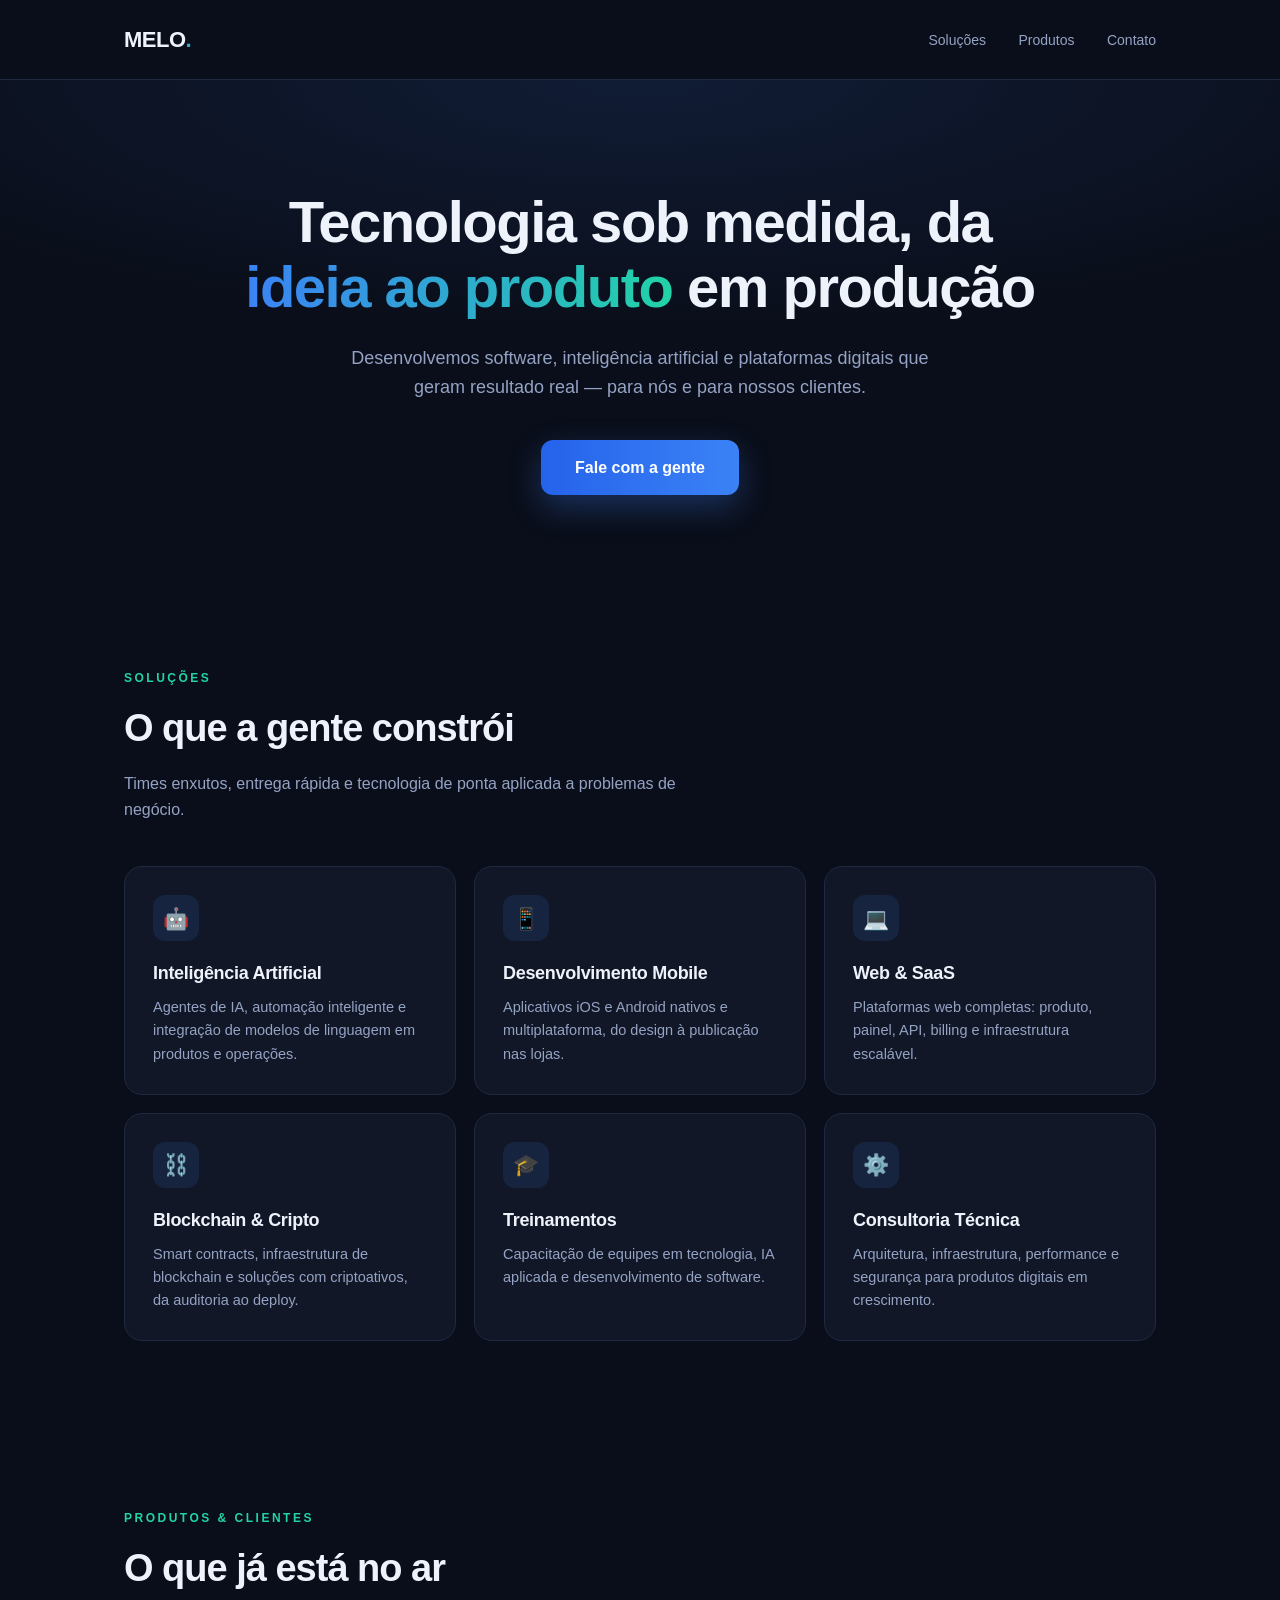
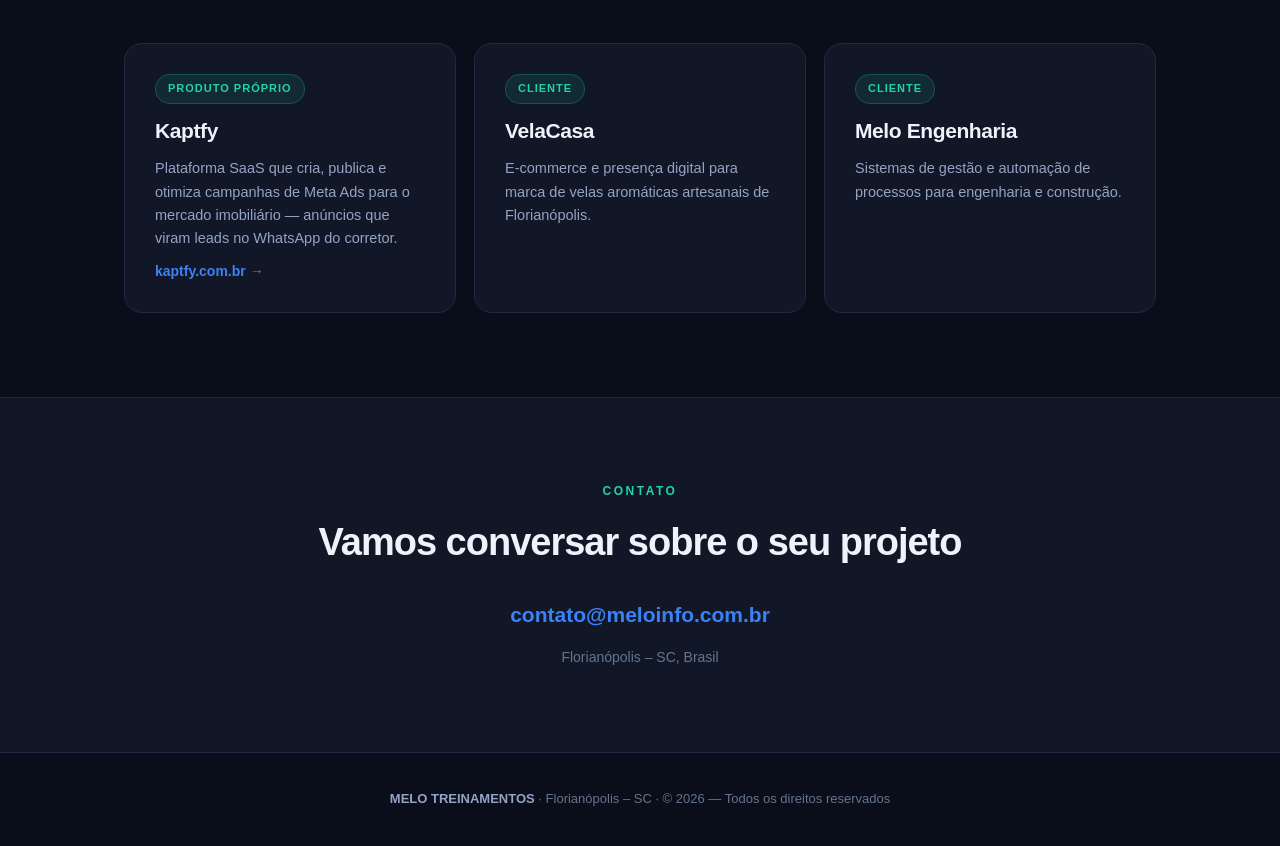
==== index.html @ 76530ec5 "site institucional Melo" ====
<!DOCTYPE html>
<html lang="pt-BR">
<head>
<meta charset="UTF-8">
<meta name="viewport" content="width=device-width, initial-scale=1.0">
<title>Melo — Tecnologia, IA e Desenvolvimento de Software</title>
<meta name="description" content="MELO TREINAMENTOS — soluções em inteligência artificial, desenvolvimento mobile e web, blockchain e treinamentos. Criadores da Kaptfy. Florianópolis – SC.">
<style>
  :root{
    --bg:#0a0e1a; --bg-card:#111726; --bg-subtle:#1a2235;
    --border:#1f2a42; --text:#eef2fb; --text-2:#94a3c4; --text-3:#64748f;
    --accent:#3b82f6; --accent-2:#22d3a7;
  }
  *{margin:0;padding:0;box-sizing:border-box}
  html{scroll-behavior:smooth}
  body{background:var(--bg);color:var(--text);font-family:-apple-system,BlinkMacSystemFont,'Segoe UI',Roboto,'Inter',sans-serif;-webkit-font-smoothing:antialiased;line-height:1.6}
  .wrap{max-width:1080px;margin:0 auto;padding:0 24px}

  header{padding:22px 0;border-bottom:1px solid var(--border)}
  header .wrap{display:flex;align-items:center;justify-content:space-between}
  .logo{font-size:22px;font-weight:800;letter-spacing:-0.5px}
  .logo span{background:linear-gradient(90deg,var(--accent),var(--accent-2));-webkit-background-clip:text;background-clip:text;color:transparent}
  nav a{color:var(--text-2);text-decoration:none;font-size:14px;margin-left:28px;font-weight:500}
  nav a:hover{color:var(--text)}

  .hero{padding:110px 0 90px;text-align:center;background:radial-gradient(ellipse 70% 50% at 50% 0%,rgba(59,130,246,.12),transparent)}
  .hero h1{font-size:clamp(34px,5.5vw,58px);font-weight:800;letter-spacing:-1.5px;line-height:1.12;max-width:820px;margin:0 auto}
  .hero h1 em{font-style:normal;background:linear-gradient(90deg,var(--accent),var(--accent-2));-webkit-background-clip:text;background-clip:text;color:transparent}
  .hero p{color:var(--text-2);font-size:18px;max-width:600px;margin:24px auto 0}
  .hero .cta{display:inline-block;margin-top:38px;background:linear-gradient(90deg,#2563eb,#3b82f6);color:#fff;font-weight:700;padding:15px 34px;border-radius:12px;text-decoration:none;font-size:16px;box-shadow:0 12px 32px rgba(59,130,246,.3)}

  section{padding:84px 0}
  .sec-tag{color:var(--accent-2);font-size:12px;font-weight:800;letter-spacing:2.5px;text-transform:uppercase}
  h2{font-size:clamp(26px,3.4vw,38px);font-weight:800;letter-spacing:-1px;margin-top:10px}
  .sec-sub{color:var(--text-2);margin-top:12px;max-width:560px}

  .grid{display:grid;grid-template-columns:repeat(auto-fit,minmax(280px,1fr));gap:18px;margin-top:44px}
  .card{background:var(--bg-card);border:1px solid var(--border);border-radius:18px;padding:28px}
  .card .ic{width:46px;height:46px;border-radius:12px;display:flex;align-items:center;justify-content:center;font-size:21px;background:rgba(59,130,246,.12);margin-bottom:18px}
  .card h3{font-size:18px;font-weight:700;letter-spacing:-0.3px}
  .card p{color:var(--text-2);font-size:14.5px;margin-top:8px}

  .clients .grid{grid-template-columns:repeat(auto-fit,minmax(300px,1fr))}
  .client{background:var(--bg-card);border:1px solid var(--border);border-radius:18px;padding:30px;display:flex;flex-direction:column;gap:10px}
  .client .name{font-size:21px;font-weight:800;letter-spacing:-0.4px}
  .client .badge{align-self:flex-start;font-size:11px;font-weight:700;letter-spacing:1px;text-transform:uppercase;padding:5px 12px;border-radius:99px;background:rgba(34,211,167,.1);color:var(--accent-2);border:1px solid rgba(34,211,167,.25)}
  .client p{color:var(--text-2);font-size:14.5px}
  .client a{color:var(--accent);text-decoration:none;font-size:14px;font-weight:600;margin-top:auto}

  .contact{background:var(--bg-card);border-top:1px solid var(--border);border-bottom:1px solid var(--border);text-align:center}
  .contact a.mail{display:inline-block;margin-top:26px;font-size:21px;font-weight:700;color:var(--accent);text-decoration:none}
  .contact .loc{color:var(--text-3);margin-top:14px;font-size:14px}

  footer{padding:36px 0;text-align:center;color:var(--text-3);font-size:13px}
  footer b{color:var(--text-2)}

  @media(max-width:640px){
    nav a{margin-left:16px;font-size:13px}
    .hero{padding:70px 0 60px}
    section{padding:60px 0}
  }
</style>
</head>
<body>

<header>
  <div class="wrap">
    <div class="logo">MELO<span>.</span></div>
    <nav>
      <a href="#solucoes">Soluções</a>
      <a href="#produtos">Produtos</a>
      <a href="#contato">Contato</a>
    </nav>
  </div>
</header>

<section class="hero">
  <div class="wrap">
    <h1>Tecnologia sob medida, da <em>ideia ao produto</em> em produção</h1>
    <p>Desenvolvemos software, inteligência artificial e plataformas digitais que geram resultado real — para nós e para nossos clientes.</p>
    <a class="cta" href="#contato">Fale com a gente</a>
  </div>
</section>

<section id="solucoes">
  <div class="wrap">
    <div class="sec-tag">Soluções</div>
    <h2>O que a gente constrói</h2>
    <p class="sec-sub">Times enxutos, entrega rápida e tecnologia de ponta aplicada a problemas de negócio.</p>
    <div class="grid">
      <div class="card">
        <div class="ic">🤖</div>
        <h3>Inteligência Artificial</h3>
        <p>Agentes de IA, automação inteligente e integração de modelos de linguagem em produtos e operações.</p>
      </div>
      <div class="card">
        <div class="ic">📱</div>
        <h3>Desenvolvimento Mobile</h3>
        <p>Aplicativos iOS e Android nativos e multiplataforma, do design à publicação nas lojas.</p>
      </div>
      <div class="card">
        <div class="ic">💻</div>
        <h3>Web &amp; SaaS</h3>
        <p>Plataformas web completas: produto, painel, API, billing e infraestrutura escalável.</p>
      </div>
      <div class="card">
        <div class="ic">⛓️</div>
        <h3>Blockchain &amp; Cripto</h3>
        <p>Smart contracts, infraestrutura de blockchain e soluções com criptoativos, da auditoria ao deploy.</p>
      </div>
      <div class="card">
        <div class="ic">🎓</div>
        <h3>Treinamentos</h3>
        <p>Capacitação de equipes em tecnologia, IA aplicada e desenvolvimento de software.</p>
      </div>
      <div class="card">
        <div class="ic">⚙️</div>
        <h3>Consultoria Técnica</h3>
        <p>Arquitetura, infraestrutura, performance e segurança para produtos digitais em crescimento.</p>
      </div>
    </div>
  </div>
</section>

<section id="produtos" class="clients">
  <div class="wrap">
    <div class="sec-tag">Produtos &amp; Clientes</div>
    <h2>O que já está no ar</h2>
    <div class="grid">
      <div class="client">
        <span class="badge">Produto próprio</span>
        <div class="name">Kaptfy</div>
        <p>Plataforma SaaS que cria, publica e otimiza campanhas de Meta Ads para o mercado imobiliário — anúncios que viram leads no WhatsApp do corretor.</p>
        <a href="https://kaptfy.com.br" target="_blank" rel="noopener">kaptfy.com.br →</a>
      </div>
      <div class="client">
        <span class="badge">Cliente</span>
        <div class="name">VelaCasa</div>
        <p>E-commerce e presença digital para marca de velas aromáticas artesanais de Florianópolis.</p>
      </div>
      <div class="client">
        <span class="badge">Cliente</span>
        <div class="name">Melo Engenharia</div>
        <p>Sistemas de gestão e automação de processos para engenharia e construção.</p>
      </div>
    </div>
  </div>
</section>

<section id="contato" class="contact">
  <div class="wrap">
    <div class="sec-tag">Contato</div>
    <h2>Vamos conversar sobre o seu projeto</h2>
    <a class="mail" href="mailto:contato@meloinfo.com.br">contato@meloinfo.com.br</a>
    <div class="loc">Florianópolis – SC, Brasil</div>
  </div>
</section>

<footer>
  <div class="wrap">
    <b>MELO TREINAMENTOS</b> · Florianópolis – SC · © 2026 — Todos os direitos reservados
  </div>
</footer>

</body>
</html>
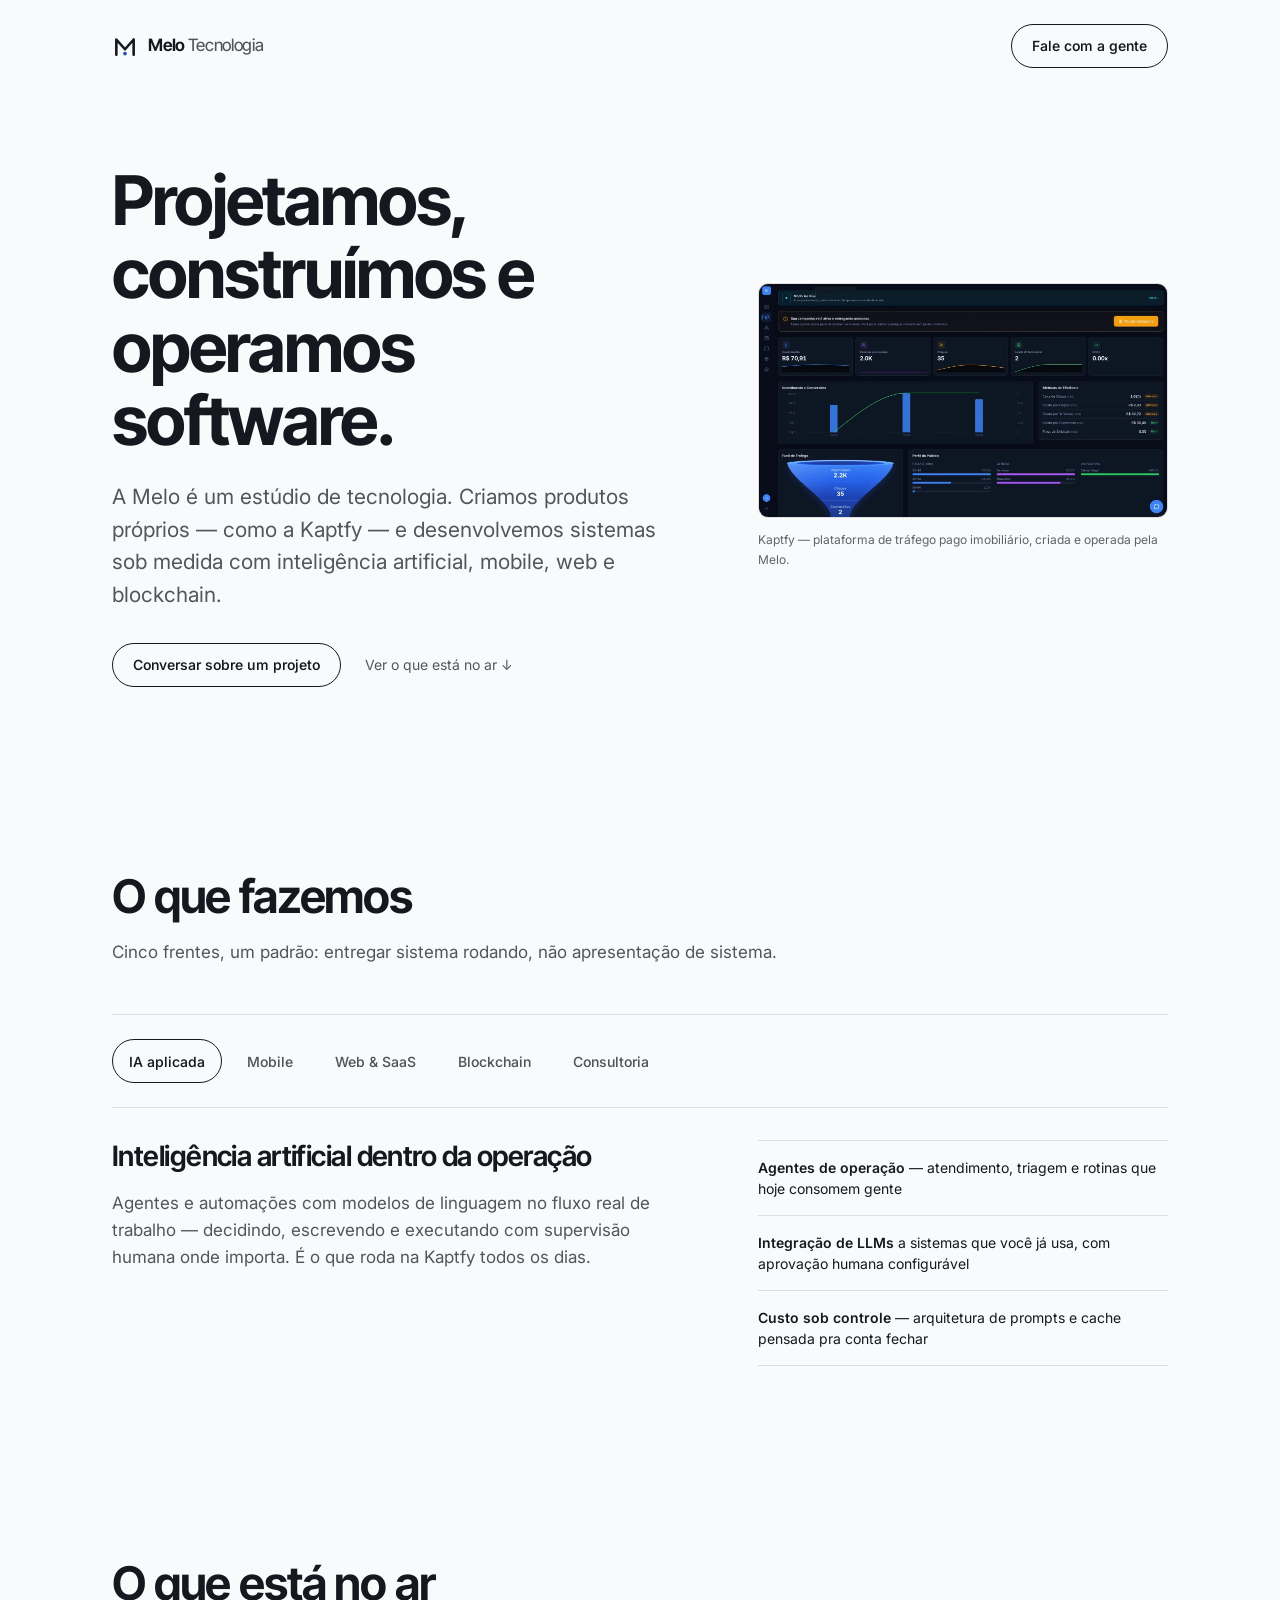
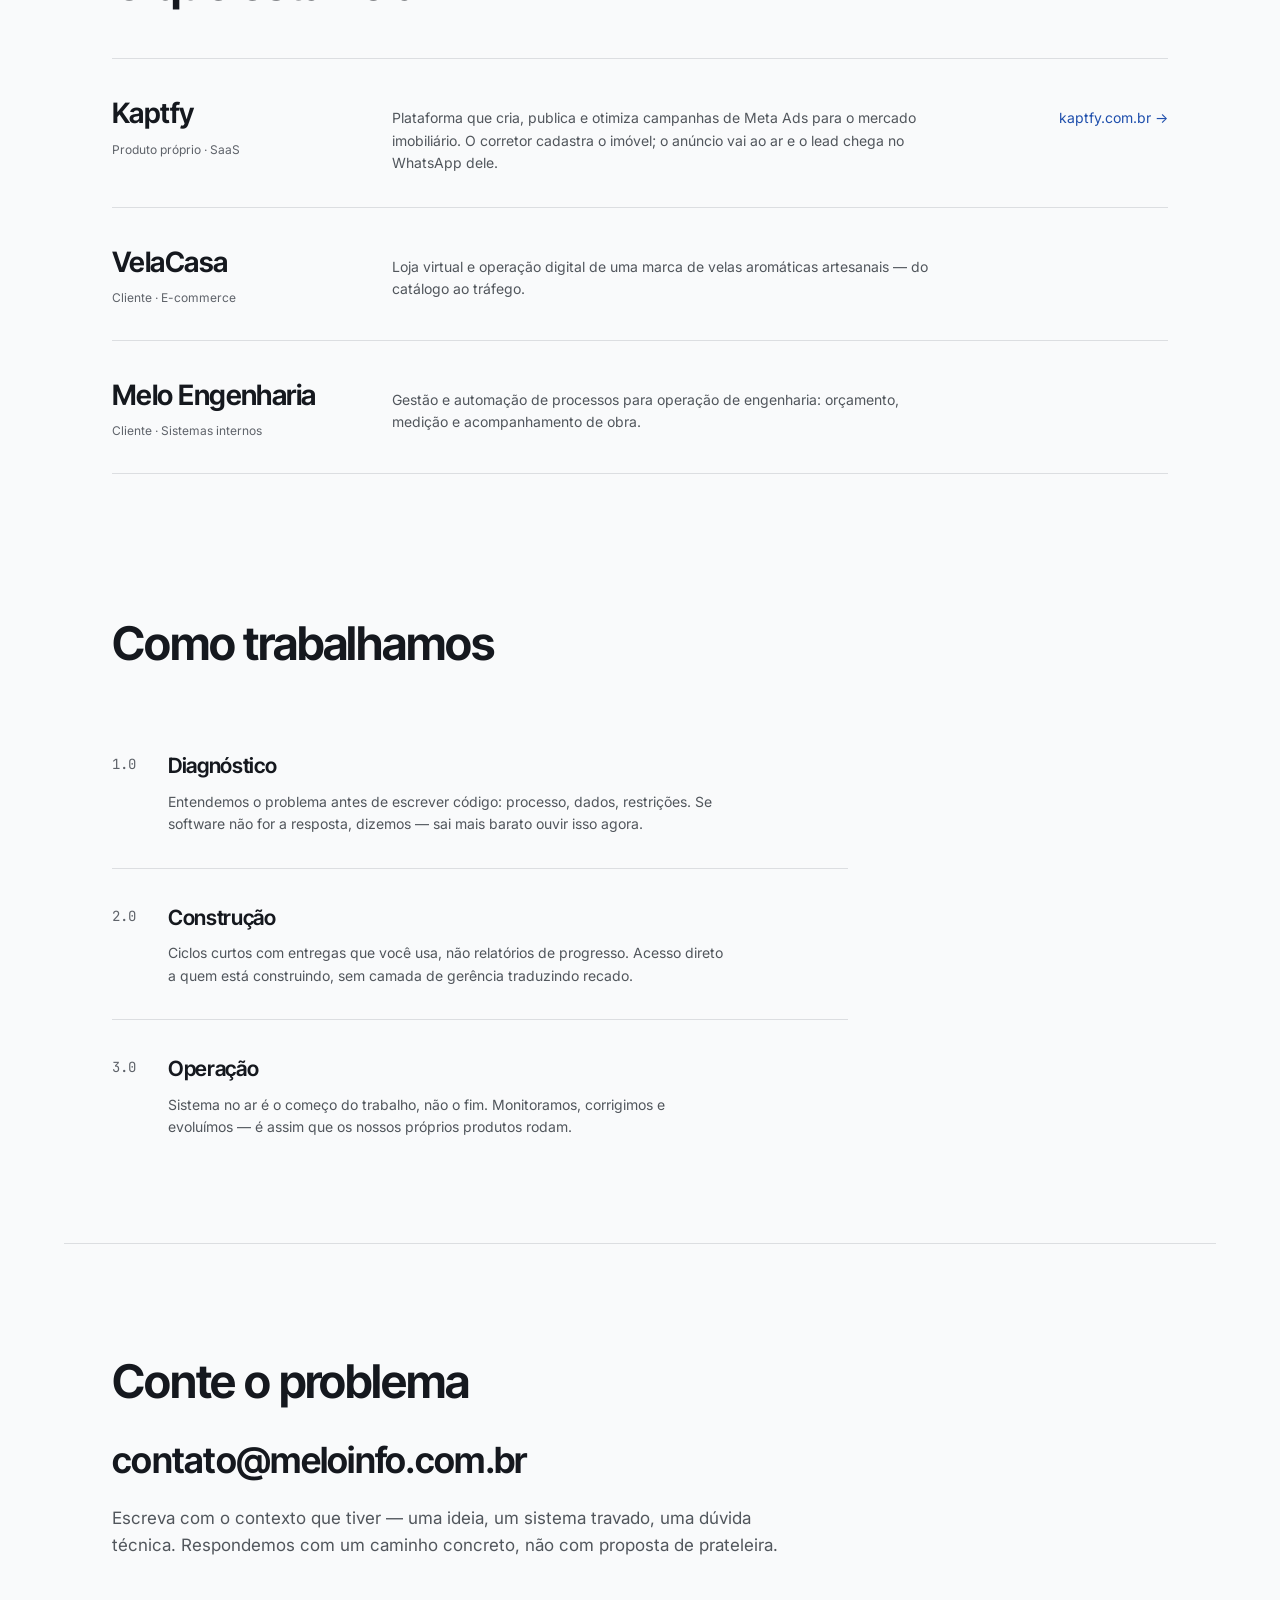
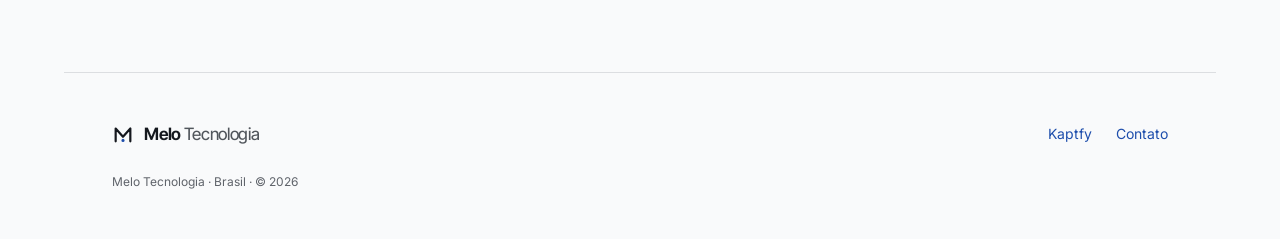
==== commit a29f3ecd: "redesign Hallmark: Split Studio/Quiet, logo M, tabs de soluções, deploy Vercel" ====
--- a/index.html
+++ b/index.html
@@ -3,164 +3,235 @@
 <head>
 <meta charset="UTF-8">
 <meta name="viewport" content="width=device-width, initial-scale=1.0">
-<title>Melo — Tecnologia, IA e Desenvolvimento de Software</title>
-<meta name="description" content="MELO TREINAMENTOS — soluções em inteligência artificial, desenvolvimento mobile e web, blockchain e treinamentos. Criadores da Kaptfy. Florianópolis – SC.">
-<style>
-  :root{
-    --bg:#0a0e1a; --bg-card:#111726; --bg-subtle:#1a2235;
-    --border:#1f2a42; --text:#eef2fb; --text-2:#94a3c4; --text-3:#64748f;
-    --accent:#3b82f6; --accent-2:#22d3a7;
-  }
-  *{margin:0;padding:0;box-sizing:border-box}
-  html{scroll-behavior:smooth}
-  body{background:var(--bg);color:var(--text);font-family:-apple-system,BlinkMacSystemFont,'Segoe UI',Roboto,'Inter',sans-serif;-webkit-font-smoothing:antialiased;line-height:1.6}
-  .wrap{max-width:1080px;margin:0 auto;padding:0 24px}
-
-  header{padding:22px 0;border-bottom:1px solid var(--border)}
-  header .wrap{display:flex;align-items:center;justify-content:space-between}
-  .logo{font-size:22px;font-weight:800;letter-spacing:-0.5px}
-  .logo span{background:linear-gradient(90deg,var(--accent),var(--accent-2));-webkit-background-clip:text;background-clip:text;color:transparent}
-  nav a{color:var(--text-2);text-decoration:none;font-size:14px;margin-left:28px;font-weight:500}
-  nav a:hover{color:var(--text)}
-
-  .hero{padding:110px 0 90px;text-align:center;background:radial-gradient(ellipse 70% 50% at 50% 0%,rgba(59,130,246,.12),transparent)}
-  .hero h1{font-size:clamp(34px,5.5vw,58px);font-weight:800;letter-spacing:-1.5px;line-height:1.12;max-width:820px;margin:0 auto}
-  .hero h1 em{font-style:normal;background:linear-gradient(90deg,var(--accent),var(--accent-2));-webkit-background-clip:text;background-clip:text;color:transparent}
-  .hero p{color:var(--text-2);font-size:18px;max-width:600px;margin:24px auto 0}
-  .hero .cta{display:inline-block;margin-top:38px;background:linear-gradient(90deg,#2563eb,#3b82f6);color:#fff;font-weight:700;padding:15px 34px;border-radius:12px;text-decoration:none;font-size:16px;box-shadow:0 12px 32px rgba(59,130,246,.3)}
-
-  section{padding:84px 0}
-  .sec-tag{color:var(--accent-2);font-size:12px;font-weight:800;letter-spacing:2.5px;text-transform:uppercase}
-  h2{font-size:clamp(26px,3.4vw,38px);font-weight:800;letter-spacing:-1px;margin-top:10px}
-  .sec-sub{color:var(--text-2);margin-top:12px;max-width:560px}
-
-  .grid{display:grid;grid-template-columns:repeat(auto-fit,minmax(280px,1fr));gap:18px;margin-top:44px}
-  .card{background:var(--bg-card);border:1px solid var(--border);border-radius:18px;padding:28px}
-  .card .ic{width:46px;height:46px;border-radius:12px;display:flex;align-items:center;justify-content:center;font-size:21px;background:rgba(59,130,246,.12);margin-bottom:18px}
-  .card h3{font-size:18px;font-weight:700;letter-spacing:-0.3px}
-  .card p{color:var(--text-2);font-size:14.5px;margin-top:8px}
-
-  .clients .grid{grid-template-columns:repeat(auto-fit,minmax(300px,1fr))}
-  .client{background:var(--bg-card);border:1px solid var(--border);border-radius:18px;padding:30px;display:flex;flex-direction:column;gap:10px}
-  .client .name{font-size:21px;font-weight:800;letter-spacing:-0.4px}
-  .client .badge{align-self:flex-start;font-size:11px;font-weight:700;letter-spacing:1px;text-transform:uppercase;padding:5px 12px;border-radius:99px;background:rgba(34,211,167,.1);color:var(--accent-2);border:1px solid rgba(34,211,167,.25)}
-  .client p{color:var(--text-2);font-size:14.5px}
-  .client a{color:var(--accent);text-decoration:none;font-size:14px;font-weight:600;margin-top:auto}
-
-  .contact{background:var(--bg-card);border-top:1px solid var(--border);border-bottom:1px solid var(--border);text-align:center}
-  .contact a.mail{display:inline-block;margin-top:26px;font-size:21px;font-weight:700;color:var(--accent);text-decoration:none}
-  .contact .loc{color:var(--text-3);margin-top:14px;font-size:14px}
-
-  footer{padding:36px 0;text-align:center;color:var(--text-3);font-size:13px}
-  footer b{color:var(--text-2)}
-
-  @media(max-width:640px){
-    nav a{margin-left:16px;font-size:13px}
-    .hero{padding:70px 0 60px}
-    section{padding:60px 0}
-  }
-</style>
+<title>Melo Tecnologia — estúdio de software, IA e produtos digitais</title>
+<meta name="description" content="Melo Tecnologia — estúdio de software: inteligência artificial aplicada, desenvolvimento mobile e web, blockchain e consultoria técnica.">
+<link rel="preconnect" href="https://fonts.googleapis.com">
+<link rel="preconnect" href="https://fonts.gstatic.com" crossorigin>
+<link rel="stylesheet" href="https://fonts.googleapis.com/css2?family=Inter+Tight:wght@450;620;680&family=Inter:wght@400;530;600&family=JetBrains+Mono:wght@400&display=swap">
+<link rel="stylesheet" href="styles.css">
+<link rel="icon" type="image/svg+xml" href="mark.svg">
 </head>
 <body>
 
-<header>
-  <div class="wrap">
-    <div class="logo">MELO<span>.</span></div>
-    <nav>
-      <a href="#solucoes">Soluções</a>
-      <a href="#produtos">Produtos</a>
-      <a href="#contato">Contato</a>
+<header class="wrap nav">
+  <a class="brand" href="#" aria-label="Melo Tecnologia — início">
+    <svg width="26" height="26" viewBox="0 0 24 24" fill="none" aria-hidden="true">
+      <path d="M4 20V6l8 9 8-9v14" stroke="currentColor" stroke-width="2.4" stroke-linecap="round" stroke-linejoin="round"/>
+      <circle class="mark-dot" cx="12" cy="19" r="1.7"/>
+    </svg>
+    <span class="word">Melo <span>Tecnologia</span></span>
+  </a>
+  <a class="cta-chip" href="mailto:contato@meloinfo.com.br">Fale com a gente</a>
+</header>
+
+<main>
+
+  <section class="wrap hero">
+    <div>
+      <h1>Projetamos, construímos e operamos software.</h1>
+      <p class="lede">A Melo é um estúdio de tecnologia. Criamos produtos próprios — como a Kaptfy — e desenvolvemos sistemas sob medida com inteligência artificial, mobile, web e blockchain.</p>
+      <div class="actions">
+        <a class="cta-chip" href="mailto:contato@meloinfo.com.br">Conversar sobre um projeto</a>
+        <a class="link-quiet" href="#trabalho">Ver o que está no ar ↓</a>
+      </div>
+    </div>
+    <figure>
+      <img src="kaptfy-painel.webp" alt="Painel da Kaptfy em produção: métricas de investimento, alcance e leads de uma campanha imobiliária" width="1600" height="917" fetchpriority="high">
+      <figcaption>Kaptfy — plataforma de tráfego pago imobiliário, criada e operada pela Melo.</figcaption>
+    </figure>
+  </section>
+
+  <section class="wrap" id="solucoes">
+    <header class="head-hang">
+      <h2>O que fazemos</h2>
+      <p>Cinco frentes, um padrão: entregar sistema rodando, não apresentação de sistema.</p>
+    </header>
+
+    <div class="tabs">
+      <div class="tablist" role="tablist" aria-label="Soluções">
+        <button class="tab" role="tab" id="tab-ia" aria-controls="panel-ia" aria-selected="true">IA aplicada</button>
+        <button class="tab" role="tab" id="tab-mobile" aria-controls="panel-mobile" aria-selected="false">Mobile</button>
+        <button class="tab" role="tab" id="tab-web" aria-controls="panel-web" aria-selected="false">Web &amp; SaaS</button>
+        <button class="tab" role="tab" id="tab-chain" aria-controls="panel-chain" aria-selected="false">Blockchain</button>
+        <button class="tab" role="tab" id="tab-consult" aria-controls="panel-consult" aria-selected="false">Consultoria</button>
+      </div>
+
+      <div class="panel is-open" role="tabpanel" id="panel-ia" aria-labelledby="tab-ia">
+        <div>
+          <h3>Inteligência artificial dentro da operação</h3>
+          <p class="desc">Agentes e automações com modelos de linguagem no fluxo real de trabalho — decidindo, escrevendo e executando com supervisão humana onde importa. É o que roda na Kaptfy todos os dias.</p>
+        </div>
+        <ul>
+          <li><strong>Agentes de operação</strong> — atendimento, triagem e rotinas que hoje consomem gente</li>
+          <li><strong>Integração de LLMs</strong> a sistemas que você já usa, com aprovação humana configurável</li>
+          <li><strong>Custo sob controle</strong> — arquitetura de prompts e cache pensada pra conta fechar</li>
+        </ul>
+      </div>
+
+      <div class="panel" role="tabpanel" id="panel-mobile" aria-labelledby="tab-mobile" hidden>
+        <div>
+          <h3>Aplicativos iOS e Android</h3>
+          <p class="desc">Da arquitetura à publicação nas lojas. Apps que conversam com o seu backend, recebem push e funcionam como o usuário espera — não adaptações de site.</p>
+        </div>
+        <ul>
+          <li><strong>React Native</strong> — uma base de código, duas plataformas, experiência nativa</li>
+          <li><strong>Publicação completa</strong> — App Store e Google Play, do cadastro à revisão</li>
+          <li><strong>Notificações push</strong> e integração com sistemas existentes</li>
+        </ul>
+      </div>
+
+      <div class="panel" role="tabpanel" id="panel-web" aria-labelledby="tab-web" hidden>
+        <div>
+          <h3>Plataformas web completas</h3>
+          <p class="desc">Produto, painel administrativo, API, cobrança recorrente e infraestrutura. O ciclo inteiro de um SaaS — que a gente conhece porque opera o nosso.</p>
+        </div>
+        <ul>
+          <li><strong>Aplicações multi-tenant</strong> com controle de acesso por workspace</li>
+          <li><strong>Billing com Stripe</strong> — assinatura, upgrade, inadimplência, nota</li>
+          <li><strong>Infraestrutura</strong> — deploy contínuo, monitoramento e backup desde o dia um</li>
+        </ul>
+      </div>
+
+      <div class="panel" role="tabpanel" id="panel-chain" aria-labelledby="tab-chain" hidden>
+        <div>
+          <h3>Blockchain e criptoativos</h3>
+          <p class="desc">Smart contracts escritos pra serem auditados, infraestrutura de chain e integração de pagamentos com cripto — engenharia, não especulação.</p>
+        </div>
+        <ul>
+          <li><strong>Smart contracts</strong> em Solidity, com suíte de testes e revisão de segurança</li>
+          <li><strong>Infraestrutura de rede</strong> — nós, RPC, indexação e monitoramento</li>
+          <li><strong>Integração de pagamentos</strong> e custódia em produtos existentes</li>
+        </ul>
+      </div>
+
+      <div class="panel" role="tabpanel" id="panel-consult" aria-labelledby="tab-consult" hidden>
+        <div>
+          <h3>Consultoria técnica</h3>
+          <p class="desc">Uma segunda opinião de quem constrói. Revisão de arquitetura, performance e segurança com recomendação executável — e a opção de implementar com você.</p>
+        </div>
+        <ul>
+          <li><strong>Revisão de arquitetura</strong> antes de decisões caras de reescrever</li>
+          <li><strong>Performance e custo</strong> — banco, consultas, infraestrutura e fatura de nuvem</li>
+          <li><strong>Capacitação do time</strong> — seu time aprende o que a gente faz, junto</li>
+        </ul>
+      </div>
+    </div>
+  </section>
+
+  <section class="wrap" id="trabalho">
+    <header class="head-hang">
+      <h2>O que está no ar</h2>
+    </header>
+
+    <div class="work-row">
+      <div>
+        <span class="name">Kaptfy</span>
+        <span class="kind">Produto próprio · SaaS</span>
+      </div>
+      <p class="about">Plataforma que cria, publica e otimiza campanhas de Meta Ads para o mercado imobiliário. O corretor cadastra o imóvel; o anúncio vai ao ar e o lead chega no WhatsApp dele.</p>
+      <a class="go" href="https://kaptfy.com.br" target="_blank" rel="noopener">kaptfy.com.br →</a>
+    </div>
+
+    <div class="work-row">
+      <div>
+        <span class="name">VelaCasa</span>
+        <span class="kind">Cliente · E-commerce</span>
+      </div>
+      <p class="about">Loja virtual e operação digital de uma marca de velas aromáticas artesanais — do catálogo ao tráfego.</p>
+      <span class="go"></span>
+    </div>
+
+    <div class="work-row">
+      <div>
+        <span class="name">Melo Engenharia</span>
+        <span class="kind">Cliente · Sistemas internos</span>
+      </div>
+      <p class="about">Gestão e automação de processos para operação de engenharia: orçamento, medição e acompanhamento de obra.</p>
+      <span class="go"></span>
+    </div>
+  </section>
+
+  <section class="wrap" id="processo">
+    <header class="head-hang">
+      <h2>Como trabalhamos</h2>
+    </header>
+
+    <ol class="steps">
+      <li>
+        <span class="stage">1.0</span>
+        <div>
+          <h3>Diagnóstico</h3>
+          <p>Entendemos o problema antes de escrever código: processo, dados, restrições. Se software não for a resposta, dizemos — sai mais barato ouvir isso agora.</p>
+        </div>
+      </li>
+      <li>
+        <span class="stage">2.0</span>
+        <div>
+          <h3>Construção</h3>
+          <p>Ciclos curtos com entregas que você usa, não relatórios de progresso. Acesso direto a quem está construindo, sem camada de gerência traduzindo recado.</p>
+        </div>
+      </li>
+      <li>
+        <span class="stage">3.0</span>
+        <div>
+          <h3>Operação</h3>
+          <p>Sistema no ar é o começo do trabalho, não o fim. Monitoramos, corrigimos e evoluímos — é assim que os nossos próprios produtos rodam.</p>
+        </div>
+      </li>
+    </ol>
+  </section>
+
+  <section class="wrap contact" id="contato">
+    <header class="head-hang" style="margin-bottom: 0;">
+      <h2>Conte o problema</h2>
+    </header>
+    <a class="mail" href="mailto:contato@meloinfo.com.br">contato@meloinfo.com.br</a>
+    <p class="note">Escreva com o contexto que tiver — uma ideia, um sistema travado, uma dúvida técnica. Respondemos com um caminho concreto, não com proposta de prateleira.</p>
+  </section>
+
+</main>
+
+<footer class="wrap foot">
+  <div class="row">
+    <a class="brand" href="#" aria-label="Melo Tecnologia — voltar ao topo">
+      <svg width="22" height="22" viewBox="0 0 24 24" fill="none" aria-hidden="true">
+        <path d="M4 20V6l8 9 8-9v14" stroke="currentColor" stroke-width="2.4" stroke-linecap="round" stroke-linejoin="round"/>
+        <circle class="mark-dot" cx="12" cy="19" r="1.7"/>
+      </svg>
+      <span class="word">Melo <span>Tecnologia</span></span>
+    </a>
+    <nav class="links" aria-label="Links do rodapé">
+      <a href="https://kaptfy.com.br" target="_blank" rel="noopener">Kaptfy</a>
+      <a href="mailto:contato@meloinfo.com.br">Contato</a>
     </nav>
   </div>
-</header>
-
-<section class="hero">
-  <div class="wrap">
-    <h1>Tecnologia sob medida, da <em>ideia ao produto</em> em produção</h1>
-    <p>Desenvolvemos software, inteligência artificial e plataformas digitais que geram resultado real — para nós e para nossos clientes.</p>
-    <a class="cta" href="#contato">Fale com a gente</a>
-  </div>
-</section>
-
-<section id="solucoes">
-  <div class="wrap">
-    <div class="sec-tag">Soluções</div>
-    <h2>O que a gente constrói</h2>
-    <p class="sec-sub">Times enxutos, entrega rápida e tecnologia de ponta aplicada a problemas de negócio.</p>
-    <div class="grid">
-      <div class="card">
-        <div class="ic">🤖</div>
-        <h3>Inteligência Artificial</h3>
-        <p>Agentes de IA, automação inteligente e integração de modelos de linguagem em produtos e operações.</p>
-      </div>
-      <div class="card">
-        <div class="ic">📱</div>
-        <h3>Desenvolvimento Mobile</h3>
-        <p>Aplicativos iOS e Android nativos e multiplataforma, do design à publicação nas lojas.</p>
-      </div>
-      <div class="card">
-        <div class="ic">💻</div>
-        <h3>Web &amp; SaaS</h3>
-        <p>Plataformas web completas: produto, painel, API, billing e infraestrutura escalável.</p>
-      </div>
-      <div class="card">
-        <div class="ic">⛓️</div>
-        <h3>Blockchain &amp; Cripto</h3>
-        <p>Smart contracts, infraestrutura de blockchain e soluções com criptoativos, da auditoria ao deploy.</p>
-      </div>
-      <div class="card">
-        <div class="ic">🎓</div>
-        <h3>Treinamentos</h3>
-        <p>Capacitação de equipes em tecnologia, IA aplicada e desenvolvimento de software.</p>
-      </div>
-      <div class="card">
-        <div class="ic">⚙️</div>
-        <h3>Consultoria Técnica</h3>
-        <p>Arquitetura, infraestrutura, performance e segurança para produtos digitais em crescimento.</p>
-      </div>
-    </div>
-  </div>
-</section>
-
-<section id="produtos" class="clients">
-  <div class="wrap">
-    <div class="sec-tag">Produtos &amp; Clientes</div>
-    <h2>O que já está no ar</h2>
-    <div class="grid">
-      <div class="client">
-        <span class="badge">Produto próprio</span>
-        <div class="name">Kaptfy</div>
-        <p>Plataforma SaaS que cria, publica e otimiza campanhas de Meta Ads para o mercado imobiliário — anúncios que viram leads no WhatsApp do corretor.</p>
-        <a href="https://kaptfy.com.br" target="_blank" rel="noopener">kaptfy.com.br →</a>
-      </div>
-      <div class="client">
-        <span class="badge">Cliente</span>
-        <div class="name">VelaCasa</div>
-        <p>E-commerce e presença digital para marca de velas aromáticas artesanais de Florianópolis.</p>
-      </div>
-      <div class="client">
-        <span class="badge">Cliente</span>
-        <div class="name">Melo Engenharia</div>
-        <p>Sistemas de gestão e automação de processos para engenharia e construção.</p>
-      </div>
-    </div>
-  </div>
-</section>
-
-<section id="contato" class="contact">
-  <div class="wrap">
-    <div class="sec-tag">Contato</div>
-    <h2>Vamos conversar sobre o seu projeto</h2>
-    <a class="mail" href="mailto:contato@meloinfo.com.br">contato@meloinfo.com.br</a>
-    <div class="loc">Florianópolis – SC, Brasil</div>
-  </div>
-</section>
-
-<footer>
-  <div class="wrap">
-    <b>MELO TREINAMENTOS</b> · Florianópolis – SC · © 2026 — Todos os direitos reservados
-  </div>
+  <p class="fine">Melo Tecnologia · Brasil · © 2026</p>
 </footer>
+
+<script>
+  const tabs = Array.from(document.querySelectorAll('[role="tab"]'));
+  const panels = Array.from(document.querySelectorAll('[role="tabpanel"]'));
+
+  function select(tab) {
+    tabs.forEach((t) => t.setAttribute('aria-selected', String(t === tab)));
+    panels.forEach((p) => {
+      const open = p.id === tab.getAttribute('aria-controls');
+      p.classList.toggle('is-open', open);
+      p.hidden = !open;
+    });
+  }
+
+  tabs.forEach((tab, i) => {
+    tab.addEventListener('click', () => select(tab));
+    tab.addEventListener('keydown', (e) => {
+      if (e.key !== 'ArrowRight' && e.key !== 'ArrowLeft') return;
+      e.preventDefault();
+      const next = e.key === 'ArrowRight' ? (i + 1) % tabs.length : (i - 1 + tabs.length) % tabs.length;
+      tabs[next].focus({ preventScroll: true });
+      select(tabs[next]);
+    });
+  });
+</script>
 
 </body>
 </html>
--- a/styles.css
+++ b/styles.css
@@ -0,0 +1,367 @@
+/* Hallmark · genre: modern-minimal · macrostructure: Split Studio · theme: Quiet · enrichment: Tier B (SVG monogram + real product capture) · nav: N9 · footer: Ft1 */
+/* Hallmark · pre-emit critique: P4 H5 E4 S4 R5 V4 */
+
+@import url("tokens.css");
+
+* { margin: 0; padding: 0; box-sizing: border-box; }
+
+html, body { overflow-x: clip; }
+
+html { scroll-behavior: smooth; }
+
+@media (prefers-reduced-motion: reduce) {
+  html { scroll-behavior: auto; }
+  *, *::before, *::after {
+    animation-duration: 0.01ms !important;
+    transition-duration: 0.01ms !important;
+  }
+}
+
+body {
+  background: var(--color-paper);
+  color: var(--color-ink);
+  font-family: var(--font-body);
+  font-size: var(--text-md);
+  line-height: 1.6;
+  -webkit-font-smoothing: antialiased;
+  text-rendering: optimizeLegibility;
+}
+
+.wrap {
+  max-width: 72rem;
+  margin-inline: auto;
+  padding-inline: var(--page-gutter);
+}
+
+a { color: var(--color-accent); text-decoration: none; }
+a:hover { text-decoration: underline; text-underline-offset: 0.2em; }
+a:focus-visible,
+button:focus-visible {
+  outline: 2px solid var(--color-focus);
+  outline-offset: 3px;
+  border-radius: 2px;
+}
+
+::selection { background: var(--color-ink); color: var(--color-paper); }
+
+/* ---------- nav · N9 edge-aligned ---------- */
+
+.nav {
+  display: flex;
+  justify-content: space-between;
+  align-items: center;
+  padding-block: var(--space-md);
+}
+
+.brand {
+  display: inline-flex;
+  align-items: center;
+  gap: 0.65rem;
+  color: var(--color-ink);
+}
+.brand:hover { text-decoration: none; }
+.brand svg { display: block; }
+.mark-dot { fill: var(--color-accent); }
+.brand .word {
+  font-family: var(--font-display);
+  font-weight: 650;
+  font-size: var(--text-md);
+  letter-spacing: -0.02em;
+}
+.brand .word span { color: var(--color-ink-2); font-weight: 450; }
+
+.cta-chip {
+  display: inline-flex;
+  align-items: center;
+  gap: 0.5em;
+  min-height: 44px;
+  padding: 0.5rem 1.25rem;
+  white-space: nowrap;
+  border: 1px solid var(--color-ink);
+  border-radius: var(--radius-pill);
+  color: var(--color-ink);
+  font-weight: 550;
+  font-size: var(--text-sm);
+  transition: background-color var(--dur-short) var(--ease-out),
+              color var(--dur-short) var(--ease-out),
+              transform var(--dur-short) var(--ease-out);
+}
+.cta-chip:hover {
+  background: var(--color-ink);
+  color: var(--color-paper);
+  text-decoration: none;
+  transform: translateY(-1.5px);
+}
+.cta-chip:active { transform: translateY(0); transition-duration: 60ms; }
+.cta-chip:disabled, .tab:disabled {
+  opacity: 0.55;
+  cursor: not-allowed;
+}
+
+/* ---------- hero · H2 split diptych ---------- */
+
+.hero {
+  display: grid;
+  grid-template-columns: minmax(0, 7fr) minmax(0, 5fr);
+  gap: var(--space-2xl);
+  align-items: center;
+  padding-block: var(--space-2xl) var(--space-3xl);
+}
+
+.hero h1 {
+  font-family: var(--font-display);
+  font-weight: 680;
+  font-size: var(--text-display);
+  line-height: 1.07;
+  letter-spacing: -0.03em;
+  overflow-wrap: anywhere;
+  min-width: 0;
+}
+
+.hero .lede {
+  margin-top: var(--space-md);
+  max-width: var(--measure);
+  font-size: var(--text-lg);
+  line-height: 1.55;
+  color: var(--color-ink-2);
+}
+
+.hero .actions {
+  margin-top: var(--space-lg);
+  display: flex;
+  align-items: center;
+  gap: var(--space-md);
+  flex-wrap: wrap;
+}
+
+.link-quiet {
+  color: var(--color-ink-2);
+  font-size: var(--text-sm);
+}
+
+.hero figure { min-width: 0; }
+.hero figure img {
+  width: 100%;
+  height: auto;
+  display: block;
+  border: 1px solid var(--color-rule);
+  border-radius: var(--radius-card);
+}
+.hero figcaption {
+  margin-top: var(--space-xs);
+  font-size: var(--text-xs);
+  color: var(--color-muted);
+}
+
+/* ---------- section heads · S2 hanging ---------- */
+
+section { padding-block: var(--space-2xl); }
+
+.head-hang { margin-bottom: var(--space-xl); max-width: var(--measure); }
+.head-hang h2 {
+  font-family: var(--font-display);
+  font-weight: 650;
+  font-size: var(--text-display-s);
+  line-height: 1.12;
+  letter-spacing: -0.025em;
+  overflow-wrap: anywhere;
+  min-width: 0;
+}
+.head-hang p {
+  margin-top: var(--space-sm);
+  color: var(--color-ink-2);
+}
+
+/* ---------- soluções · tabs ---------- */
+
+.tabs { border-top: 1px solid var(--color-rule); }
+
+.tablist {
+  display: flex;
+  gap: var(--space-2xs);
+  flex-wrap: wrap;
+  padding-block: var(--space-md);
+}
+
+.tab {
+  appearance: none;
+  background: none;
+  border: 1px solid transparent;
+  border-radius: var(--radius-pill);
+  min-height: 44px;
+  padding: 0.5rem 1rem;
+  font-family: var(--font-body);
+  font-size: var(--text-sm);
+  font-weight: 530;
+  color: var(--color-ink-2);
+  cursor: pointer;
+  white-space: nowrap;
+  transition: color var(--dur-short) var(--ease-out),
+              border-color var(--dur-short) var(--ease-out),
+              background-color var(--dur-short) var(--ease-out);
+}
+.tab:hover { color: var(--color-ink); }
+.tab:active { background: var(--color-paper-2); transition-duration: 60ms; }
+.tab[aria-selected="true"] {
+  color: var(--color-ink);
+  border-color: var(--color-ink);
+}
+
+.panel {
+  display: none;
+  grid-template-columns: minmax(0, 7fr) minmax(0, 5fr);
+  gap: var(--space-2xl);
+  padding-block: var(--space-lg) var(--space-xl);
+  border-top: 1px solid var(--color-rule);
+}
+.panel.is-open { display: grid; animation: panel-in var(--dur-short) var(--ease-out); }
+
+@keyframes panel-in {
+  from { opacity: 0; }
+  to   { opacity: 1; }
+}
+
+.panel h3 {
+  font-family: var(--font-display);
+  font-weight: 620;
+  font-size: var(--text-xl);
+  letter-spacing: -0.02em;
+  line-height: 1.2;
+}
+.panel .desc {
+  margin-top: var(--space-sm);
+  color: var(--color-ink-2);
+  max-width: var(--measure);
+}
+
+.panel ul { list-style: none; }
+.panel li {
+  padding-block: var(--space-sm);
+  border-bottom: 1px solid var(--color-rule);
+  font-size: var(--text-sm);
+  line-height: 1.5;
+}
+.panel li:first-child { border-top: 1px solid var(--color-rule); }
+.panel li strong { font-weight: 600; }
+
+/* ---------- trabalho · hairline rows ---------- */
+
+.work-row {
+  display: grid;
+  grid-template-columns: minmax(0, 3fr) minmax(0, 7fr) minmax(0, 2fr);
+  gap: var(--space-lg);
+  align-items: baseline;
+  padding-block: var(--space-lg);
+  border-top: 1px solid var(--color-rule);
+}
+.work-row:last-of-type { border-bottom: 1px solid var(--color-rule); }
+
+.work-row .name {
+  font-family: var(--font-display);
+  font-weight: 640;
+  font-size: var(--text-xl);
+  letter-spacing: -0.02em;
+}
+.work-row .kind {
+  display: block;
+  margin-top: var(--space-3xs);
+  font-size: var(--text-xs);
+  color: var(--color-muted);
+}
+.work-row .about { color: var(--color-ink-2); font-size: var(--text-sm); max-width: var(--measure); }
+.work-row .go { justify-self: end; font-size: var(--text-sm); white-space: nowrap; }
+
+/* ---------- como trabalhamos · F4 steps ---------- */
+
+.steps { list-style: none; max-width: 46rem; }
+.steps li {
+  display: grid;
+  grid-template-columns: minmax(0, auto) minmax(0, 1fr);
+  column-gap: var(--space-lg);
+  padding-block: var(--space-lg);
+}
+.steps li + li { border-top: 1px solid var(--color-rule); }
+
+.stage {
+  font-family: var(--font-outlier);
+  font-size: var(--text-sm);
+  color: var(--color-muted);
+  padding-top: 0.25rem;
+  min-width: 2.6ch;
+}
+.steps h3 {
+  font-family: var(--font-display);
+  font-weight: 620;
+  font-size: var(--text-lg);
+  letter-spacing: -0.015em;
+}
+.steps p {
+  margin-top: var(--space-2xs);
+  color: var(--color-ink-2);
+  font-size: var(--text-sm);
+  line-height: 1.6;
+  max-width: var(--measure);
+}
+
+/* ---------- contato ---------- */
+
+.contact {
+  border-top: 1px solid var(--color-rule);
+  padding-block: var(--space-3xl);
+}
+.contact .mail {
+  display: inline-block;
+  margin-top: var(--space-md);
+  font-family: var(--font-display);
+  font-weight: 640;
+  font-size: var(--text-2xl);
+  letter-spacing: -0.02em;
+  color: var(--color-ink);
+  overflow-wrap: anywhere;
+}
+.contact .mail:hover { color: var(--color-accent); text-decoration: none; }
+.contact .note {
+  margin-top: var(--space-sm);
+  color: var(--color-ink-2);
+  max-width: var(--measure);
+}
+.contact .actions { margin-top: var(--space-lg); }
+
+/* ---------- footer · Ft1 mast-headed ---------- */
+
+.foot {
+  border-top: 1px solid var(--color-rule);
+  padding-block: var(--space-xl);
+}
+.foot .row {
+  display: flex;
+  justify-content: space-between;
+  align-items: center;
+  gap: var(--space-md);
+  flex-wrap: wrap;
+}
+.foot .tagline { color: var(--color-ink-2); font-size: var(--text-sm); }
+.foot .links { display: flex; gap: var(--space-md); font-size: var(--text-sm); }
+.foot .fine {
+  margin-top: var(--space-md);
+  font-size: var(--text-xs);
+  color: var(--color-muted);
+}
+
+/* ---------- mobile ---------- */
+
+@media (max-width: 56rem) {
+  .hero { grid-template-columns: 1fr; gap: var(--space-xl); padding-block: var(--space-xl) var(--space-2xl); }
+  .panel { grid-template-columns: 1fr; gap: var(--space-lg); }
+  .work-row { grid-template-columns: 1fr; gap: var(--space-2xs); }
+  .work-row .go { justify-self: start; }
+  section { padding-block: var(--space-xl); }
+  .contact { padding-block: var(--space-2xl); }
+}
+
+@media (max-width: 32rem) {
+  .tablist { gap: var(--space-3xs); }
+  .tab { padding: 0.5rem 0.75rem; }
+  .steps li { grid-template-columns: 1fr; row-gap: var(--space-3xs); }
+  .stage { padding-top: 0; }
+}
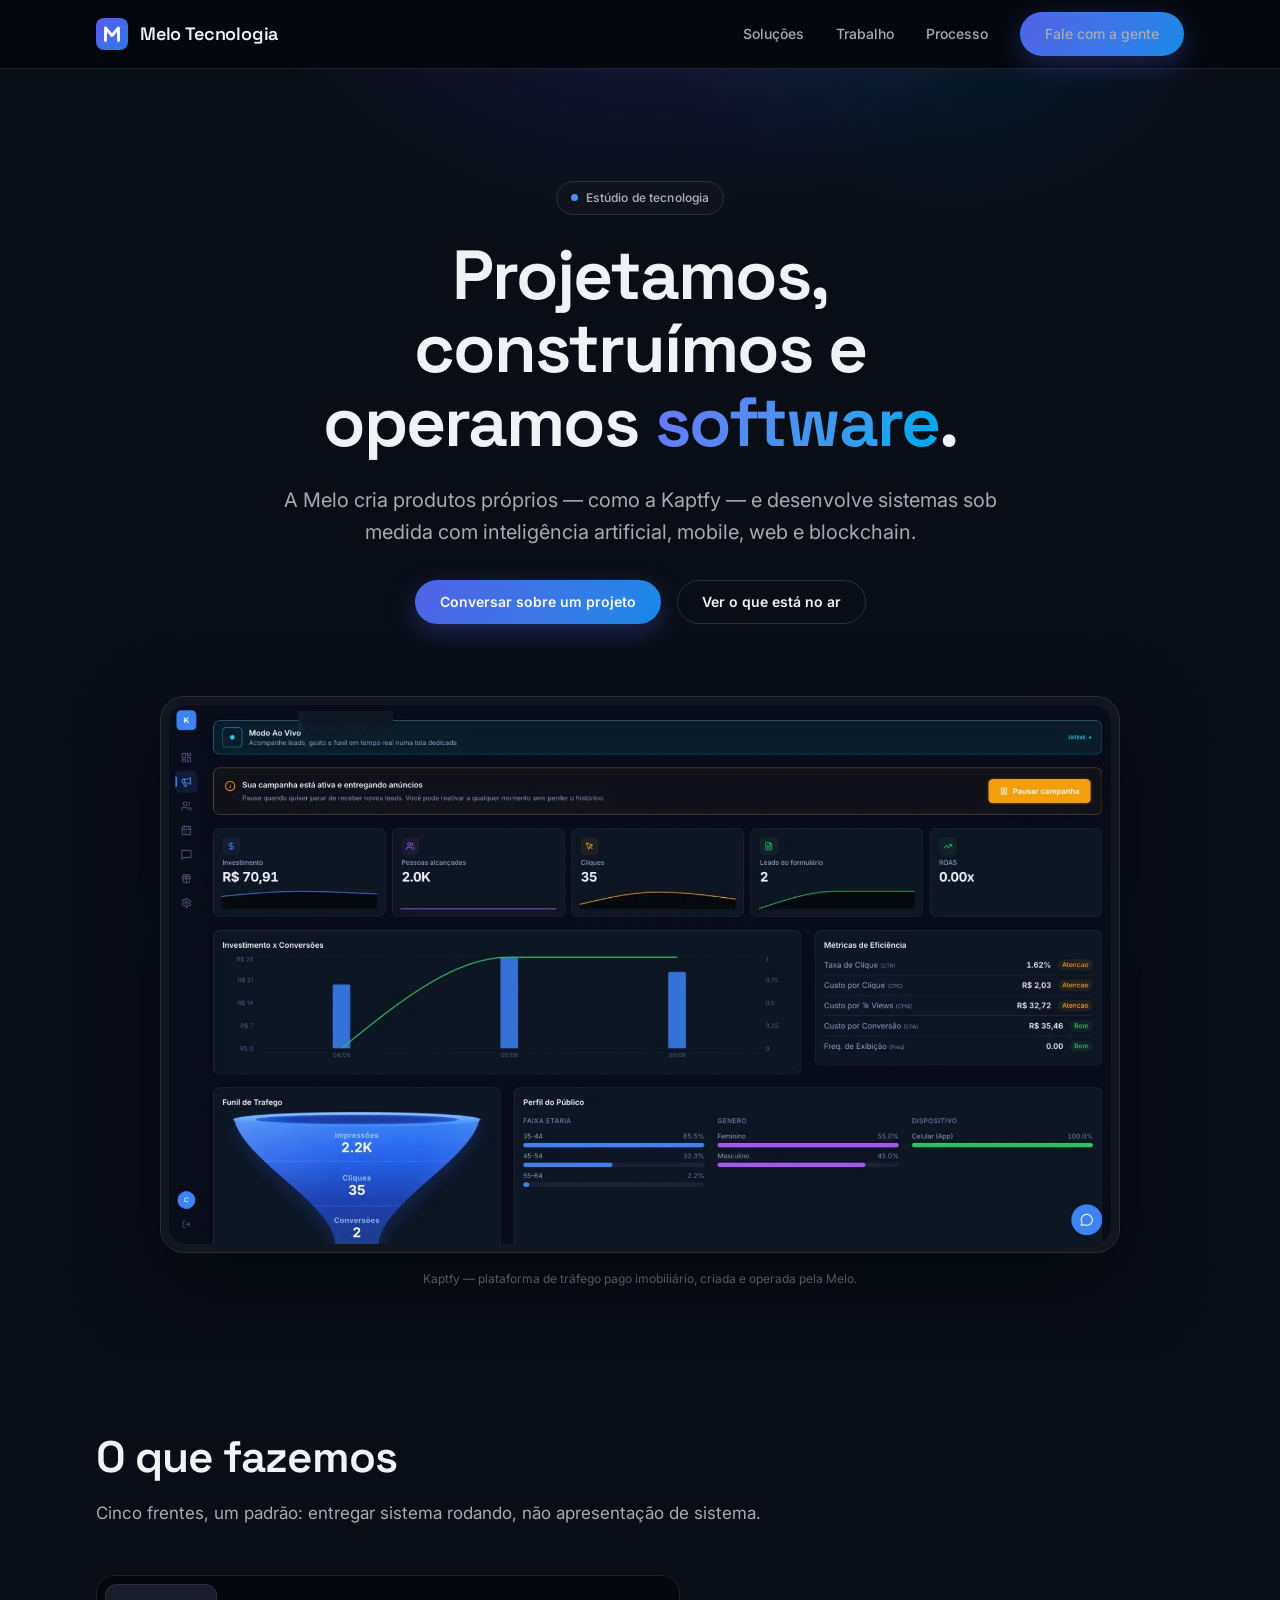
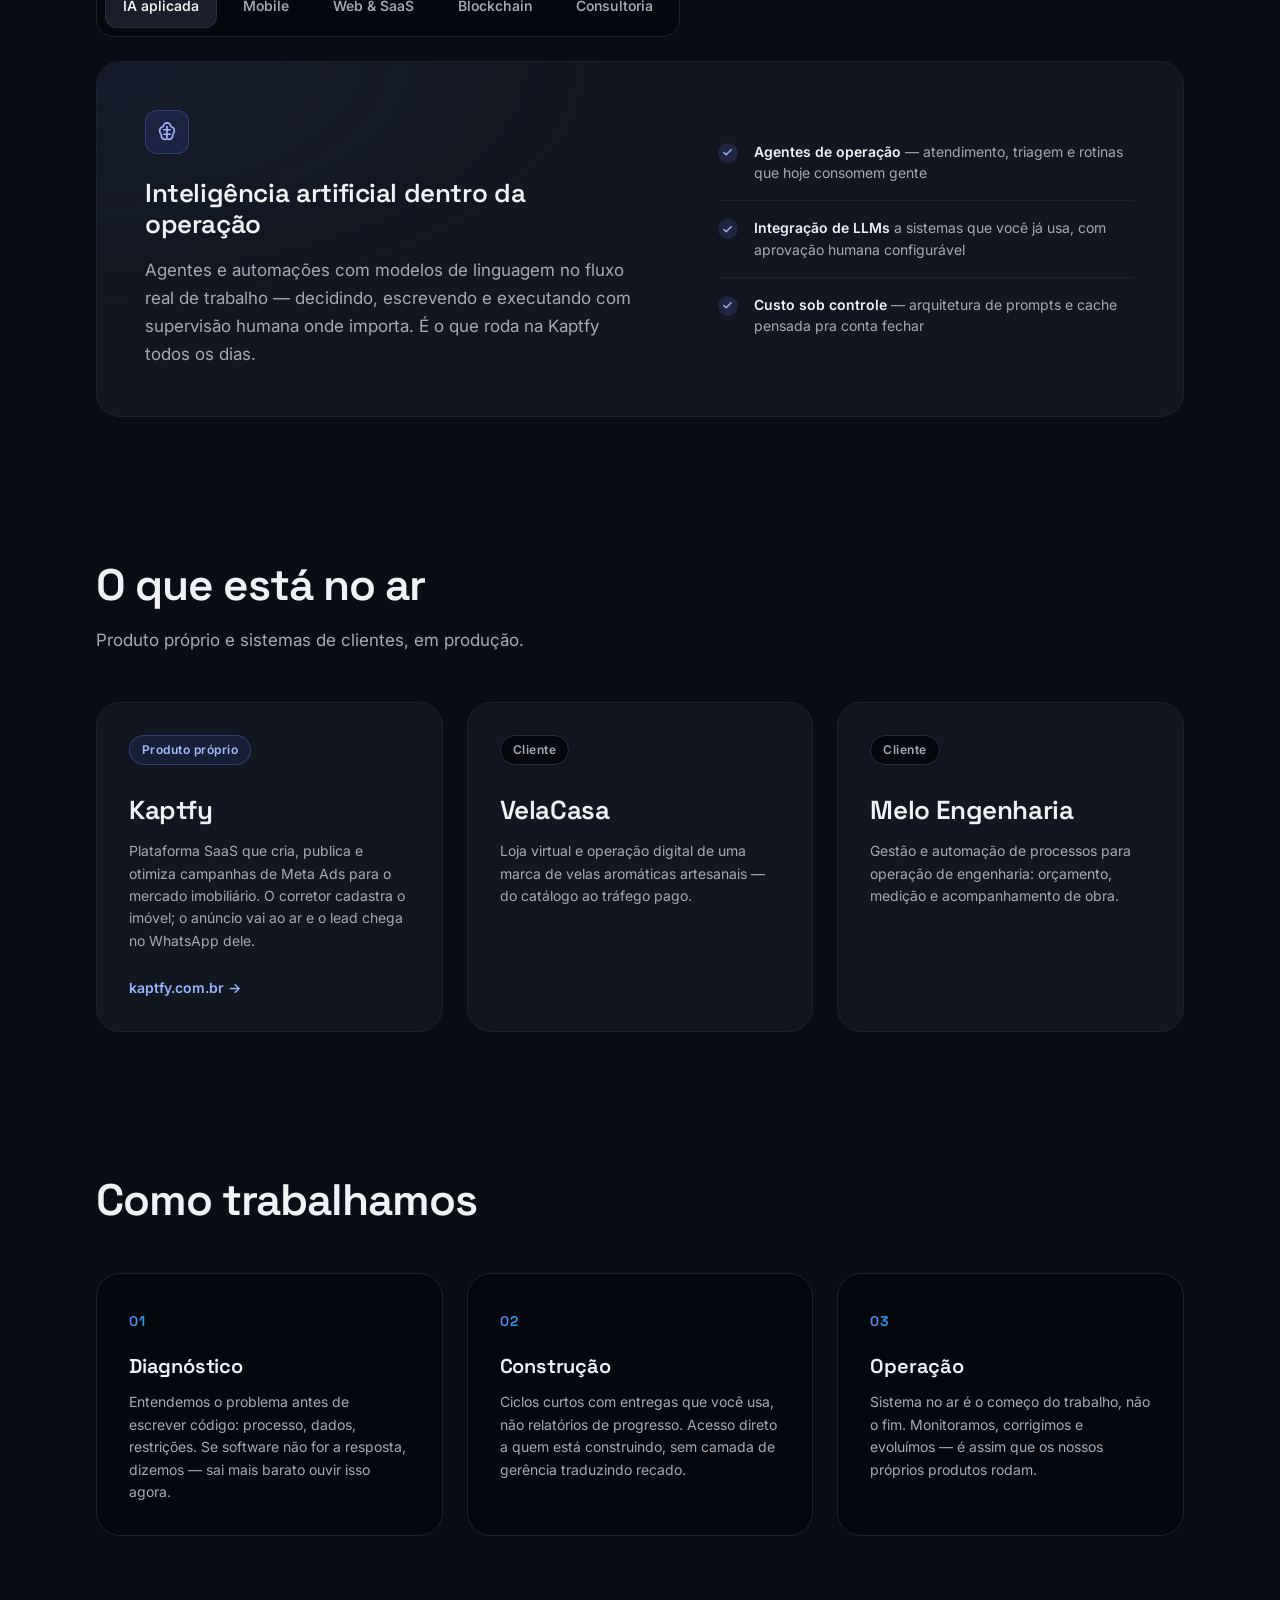
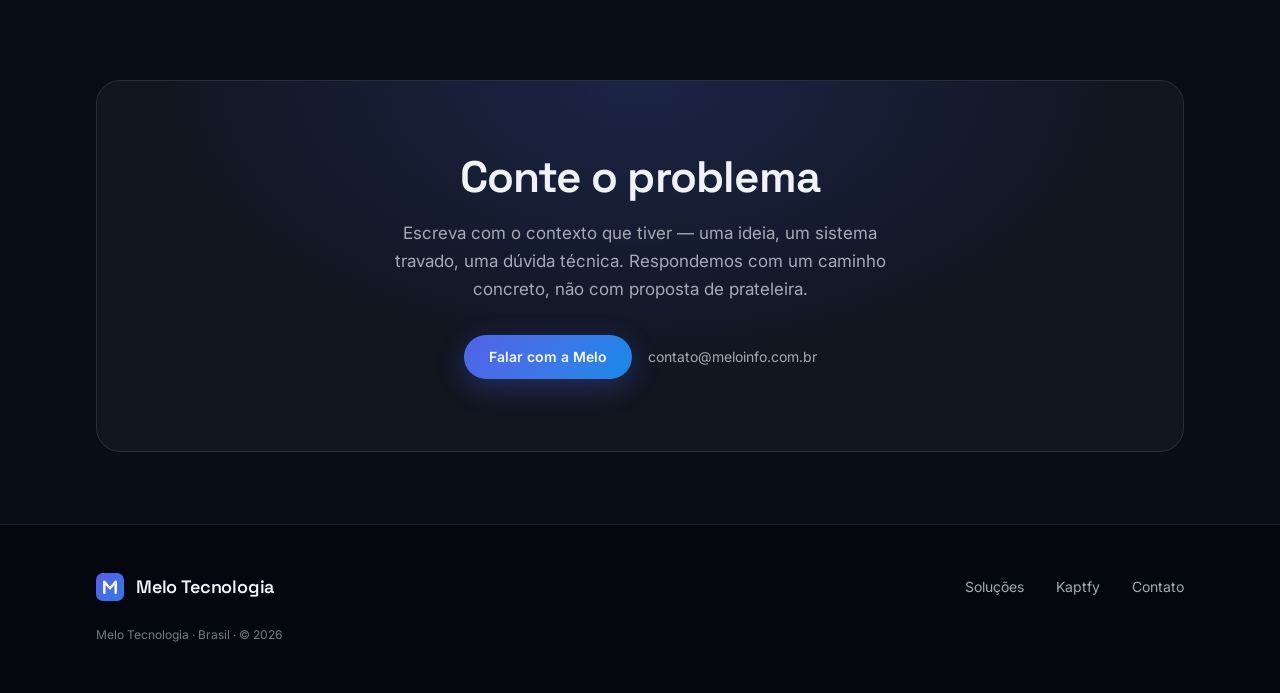
==== commit e8209ea0: "v2 dark premium: logo badge M, glow hero, tabs segmented, cards" ====
--- a/index.html
+++ b/index.html
@@ -7,205 +7,231 @@
 <meta name="description" content="Melo Tecnologia — estúdio de software: inteligência artificial aplicada, desenvolvimento mobile e web, blockchain e consultoria técnica.">
 <link rel="preconnect" href="https://fonts.googleapis.com">
 <link rel="preconnect" href="https://fonts.gstatic.com" crossorigin>
-<link rel="stylesheet" href="https://fonts.googleapis.com/css2?family=Inter+Tight:wght@450;620;680&family=Inter:wght@400;530;600&family=JetBrains+Mono:wght@400&display=swap">
+<link rel="stylesheet" href="https://fonts.googleapis.com/css2?family=Space+Grotesk:wght@500;600;700&family=Inter:wght@400;500;600&display=swap">
 <link rel="stylesheet" href="styles.css">
 <link rel="icon" type="image/svg+xml" href="mark.svg">
 </head>
 <body>
 
-<header class="wrap nav">
-  <a class="brand" href="#" aria-label="Melo Tecnologia — início">
-    <svg width="26" height="26" viewBox="0 0 24 24" fill="none" aria-hidden="true">
-      <path d="M4 20V6l8 9 8-9v14" stroke="currentColor" stroke-width="2.4" stroke-linecap="round" stroke-linejoin="round"/>
-      <circle class="mark-dot" cx="12" cy="19" r="1.7"/>
-    </svg>
-    <span class="word">Melo <span>Tecnologia</span></span>
-  </a>
-  <a class="cta-chip" href="mailto:contato@meloinfo.com.br">Fale com a gente</a>
-</header>
+<div class="nav-shell">
+  <header class="wrap nav">
+    <a class="brand" href="#" aria-label="Melo Tecnologia — início">
+      <svg width="32" height="32" viewBox="0 0 32 32" fill="none" aria-hidden="true">
+        <rect width="32" height="32" rx="8" fill="url(#bg)"/>
+        <path d="M9.5 22.5V10l6.5 7.5L22.5 10v12.5" stroke="white" stroke-width="2.8" stroke-linecap="round" stroke-linejoin="round"/>
+        <defs>
+          <linearGradient id="bg" x1="0" y1="0" x2="32" y2="32" gradientUnits="userSpaceOnUse">
+            <stop stop-color="#5B5BF0"/>
+            <stop offset="1" stop-color="#2E7BE6"/>
+          </linearGradient>
+        </defs>
+      </svg>
+      <span class="word">Melo Tecnologia</span>
+    </a>
+    <nav class="nav-links" aria-label="Navegação principal">
+      <a href="#solucoes">Soluções</a>
+      <a href="#trabalho">Trabalho</a>
+      <a href="#processo">Processo</a>
+      <a class="btn btn-primary" href="mailto:contato@meloinfo.com.br">Fale com a gente</a>
+    </nav>
+  </header>
+</div>
 
 <main>
 
   <section class="wrap hero">
-    <div>
-      <h1>Projetamos, construímos e operamos software.</h1>
-      <p class="lede">A Melo é um estúdio de tecnologia. Criamos produtos próprios — como a Kaptfy — e desenvolvemos sistemas sob medida com inteligência artificial, mobile, web e blockchain.</p>
-      <div class="actions">
-        <a class="cta-chip" href="mailto:contato@meloinfo.com.br">Conversar sobre um projeto</a>
-        <a class="link-quiet" href="#trabalho">Ver o que está no ar ↓</a>
-      </div>
-    </div>
-    <figure>
-      <img src="kaptfy-painel.webp" alt="Painel da Kaptfy em produção: métricas de investimento, alcance e leads de uma campanha imobiliária" width="1600" height="917" fetchpriority="high">
+    <span class="kicker"><span class="dot" aria-hidden="true"></span>Estúdio de tecnologia</span>
+    <h1>Projetamos, construímos e operamos <span class="grad">software</span>.</h1>
+    <p class="lede">A Melo cria produtos próprios — como a Kaptfy — e desenvolve sistemas sob medida com inteligência artificial, mobile, web e blockchain.</p>
+    <div class="actions">
+      <a class="btn btn-primary" href="mailto:contato@meloinfo.com.br">Conversar sobre um projeto</a>
+      <a class="btn btn-ghost" href="#trabalho">Ver o que está no ar</a>
+    </div>
+
+    <div class="hero-shot">
+      <figure>
+        <img src="kaptfy-painel.webp" alt="Painel da Kaptfy em produção: métricas de investimento, alcance e leads de uma campanha imobiliária" width="1600" height="917" fetchpriority="high">
+      </figure>
       <figcaption>Kaptfy — plataforma de tráfego pago imobiliário, criada e operada pela Melo.</figcaption>
-    </figure>
+    </div>
   </section>
 
   <section class="wrap" id="solucoes">
-    <header class="head-hang">
+    <header class="sec-head">
       <h2>O que fazemos</h2>
       <p>Cinco frentes, um padrão: entregar sistema rodando, não apresentação de sistema.</p>
     </header>
 
-    <div class="tabs">
-      <div class="tablist" role="tablist" aria-label="Soluções">
-        <button class="tab" role="tab" id="tab-ia" aria-controls="panel-ia" aria-selected="true">IA aplicada</button>
-        <button class="tab" role="tab" id="tab-mobile" aria-controls="panel-mobile" aria-selected="false">Mobile</button>
-        <button class="tab" role="tab" id="tab-web" aria-controls="panel-web" aria-selected="false">Web &amp; SaaS</button>
-        <button class="tab" role="tab" id="tab-chain" aria-controls="panel-chain" aria-selected="false">Blockchain</button>
-        <button class="tab" role="tab" id="tab-consult" aria-controls="panel-consult" aria-selected="false">Consultoria</button>
-      </div>
-
-      <div class="panel is-open" role="tabpanel" id="panel-ia" aria-labelledby="tab-ia">
-        <div>
-          <h3>Inteligência artificial dentro da operação</h3>
-          <p class="desc">Agentes e automações com modelos de linguagem no fluxo real de trabalho — decidindo, escrevendo e executando com supervisão humana onde importa. É o que roda na Kaptfy todos os dias.</p>
-        </div>
-        <ul>
-          <li><strong>Agentes de operação</strong> — atendimento, triagem e rotinas que hoje consomem gente</li>
-          <li><strong>Integração de LLMs</strong> a sistemas que você já usa, com aprovação humana configurável</li>
-          <li><strong>Custo sob controle</strong> — arquitetura de prompts e cache pensada pra conta fechar</li>
-        </ul>
-      </div>
-
-      <div class="panel" role="tabpanel" id="panel-mobile" aria-labelledby="tab-mobile" hidden>
-        <div>
-          <h3>Aplicativos iOS e Android</h3>
-          <p class="desc">Da arquitetura à publicação nas lojas. Apps que conversam com o seu backend, recebem push e funcionam como o usuário espera — não adaptações de site.</p>
-        </div>
-        <ul>
-          <li><strong>React Native</strong> — uma base de código, duas plataformas, experiência nativa</li>
-          <li><strong>Publicação completa</strong> — App Store e Google Play, do cadastro à revisão</li>
-          <li><strong>Notificações push</strong> e integração com sistemas existentes</li>
-        </ul>
-      </div>
-
-      <div class="panel" role="tabpanel" id="panel-web" aria-labelledby="tab-web" hidden>
-        <div>
-          <h3>Plataformas web completas</h3>
-          <p class="desc">Produto, painel administrativo, API, cobrança recorrente e infraestrutura. O ciclo inteiro de um SaaS — que a gente conhece porque opera o nosso.</p>
-        </div>
-        <ul>
-          <li><strong>Aplicações multi-tenant</strong> com controle de acesso por workspace</li>
-          <li><strong>Billing com Stripe</strong> — assinatura, upgrade, inadimplência, nota</li>
-          <li><strong>Infraestrutura</strong> — deploy contínuo, monitoramento e backup desde o dia um</li>
-        </ul>
-      </div>
-
-      <div class="panel" role="tabpanel" id="panel-chain" aria-labelledby="tab-chain" hidden>
-        <div>
-          <h3>Blockchain e criptoativos</h3>
-          <p class="desc">Smart contracts escritos pra serem auditados, infraestrutura de chain e integração de pagamentos com cripto — engenharia, não especulação.</p>
-        </div>
-        <ul>
-          <li><strong>Smart contracts</strong> em Solidity, com suíte de testes e revisão de segurança</li>
-          <li><strong>Infraestrutura de rede</strong> — nós, RPC, indexação e monitoramento</li>
-          <li><strong>Integração de pagamentos</strong> e custódia em produtos existentes</li>
-        </ul>
-      </div>
-
-      <div class="panel" role="tabpanel" id="panel-consult" aria-labelledby="tab-consult" hidden>
-        <div>
-          <h3>Consultoria técnica</h3>
-          <p class="desc">Uma segunda opinião de quem constrói. Revisão de arquitetura, performance e segurança com recomendação executável — e a opção de implementar com você.</p>
-        </div>
-        <ul>
-          <li><strong>Revisão de arquitetura</strong> antes de decisões caras de reescrever</li>
-          <li><strong>Performance e custo</strong> — banco, consultas, infraestrutura e fatura de nuvem</li>
-          <li><strong>Capacitação do time</strong> — seu time aprende o que a gente faz, junto</li>
-        </ul>
-      </div>
+    <div class="tablist" role="tablist" aria-label="Soluções">
+      <button class="tab" role="tab" id="tab-ia" aria-controls="panel-ia" aria-selected="true">IA aplicada</button>
+      <button class="tab" role="tab" id="tab-mobile" aria-controls="panel-mobile" aria-selected="false">Mobile</button>
+      <button class="tab" role="tab" id="tab-web" aria-controls="panel-web" aria-selected="false">Web &amp; SaaS</button>
+      <button class="tab" role="tab" id="tab-chain" aria-controls="panel-chain" aria-selected="false">Blockchain</button>
+      <button class="tab" role="tab" id="tab-consult" aria-controls="panel-consult" aria-selected="false">Consultoria</button>
+    </div>
+
+    <div class="panel is-open" role="tabpanel" id="panel-ia" aria-labelledby="tab-ia">
+      <div>
+        <span class="p-icon" aria-hidden="true">
+          <svg width="22" height="22" viewBox="0 0 24 24" fill="none" stroke="#a5b4fc" stroke-width="1.8" stroke-linecap="round" stroke-linejoin="round"><path d="M12 2a4 4 0 0 1 4 4c2.5.5 4 2.4 4 5 0 1.6-.7 3-1.8 4 .5 3-1.7 5-4.2 5-.8 0-1.5-.2-2-.6-.5.4-1.2.6-2 .6-2.5 0-4.7-2-4.2-5A5.2 5.2 0 0 1 4 11c0-2.6 1.5-4.5 4-5a4 4 0 0 1 4-4z"/><path d="M12 6v12M8.5 9.5h7M8.5 14.5h7"/></svg>
+        </span>
+        <h3>Inteligência artificial dentro da operação</h3>
+        <p class="desc">Agentes e automações com modelos de linguagem no fluxo real de trabalho — decidindo, escrevendo e executando com supervisão humana onde importa. É o que roda na Kaptfy todos os dias.</p>
+      </div>
+      <ul>
+        <li><span class="tick" aria-hidden="true"><svg width="11" height="11" viewBox="0 0 24 24" fill="none" stroke="#a5b4fc" stroke-width="3" stroke-linecap="round" stroke-linejoin="round"><path d="M20 6 9 17l-5-5"/></svg></span><span><strong>Agentes de operação</strong> — atendimento, triagem e rotinas que hoje consomem gente</span></li>
+        <li><span class="tick" aria-hidden="true"><svg width="11" height="11" viewBox="0 0 24 24" fill="none" stroke="#a5b4fc" stroke-width="3" stroke-linecap="round" stroke-linejoin="round"><path d="M20 6 9 17l-5-5"/></svg></span><span><strong>Integração de LLMs</strong> a sistemas que você já usa, com aprovação humana configurável</span></li>
+        <li><span class="tick" aria-hidden="true"><svg width="11" height="11" viewBox="0 0 24 24" fill="none" stroke="#a5b4fc" stroke-width="3" stroke-linecap="round" stroke-linejoin="round"><path d="M20 6 9 17l-5-5"/></svg></span><span><strong>Custo sob controle</strong> — arquitetura de prompts e cache pensada pra conta fechar</span></li>
+      </ul>
+    </div>
+
+    <div class="panel" role="tabpanel" id="panel-mobile" aria-labelledby="tab-mobile" hidden>
+      <div>
+        <span class="p-icon" aria-hidden="true">
+          <svg width="22" height="22" viewBox="0 0 24 24" fill="none" stroke="#a5b4fc" stroke-width="1.8" stroke-linecap="round" stroke-linejoin="round"><rect x="6" y="2.5" width="12" height="19" rx="3"/><path d="M10.5 18.5h3"/></svg>
+        </span>
+        <h3>Aplicativos iOS e Android</h3>
+        <p class="desc">Da arquitetura à publicação nas lojas. Apps que conversam com o seu backend, recebem push e funcionam como o usuário espera — não adaptações de site.</p>
+      </div>
+      <ul>
+        <li><span class="tick" aria-hidden="true"><svg width="11" height="11" viewBox="0 0 24 24" fill="none" stroke="#a5b4fc" stroke-width="3" stroke-linecap="round" stroke-linejoin="round"><path d="M20 6 9 17l-5-5"/></svg></span><span><strong>React Native</strong> — uma base de código, duas plataformas, experiência nativa</span></li>
+        <li><span class="tick" aria-hidden="true"><svg width="11" height="11" viewBox="0 0 24 24" fill="none" stroke="#a5b4fc" stroke-width="3" stroke-linecap="round" stroke-linejoin="round"><path d="M20 6 9 17l-5-5"/></svg></span><span><strong>Publicação completa</strong> — App Store e Google Play, do cadastro à revisão</span></li>
+        <li><span class="tick" aria-hidden="true"><svg width="11" height="11" viewBox="0 0 24 24" fill="none" stroke="#a5b4fc" stroke-width="3" stroke-linecap="round" stroke-linejoin="round"><path d="M20 6 9 17l-5-5"/></svg></span><span><strong>Notificações push</strong> e integração com sistemas existentes</span></li>
+      </ul>
+    </div>
+
+    <div class="panel" role="tabpanel" id="panel-web" aria-labelledby="tab-web" hidden>
+      <div>
+        <span class="p-icon" aria-hidden="true">
+          <svg width="22" height="22" viewBox="0 0 24 24" fill="none" stroke="#a5b4fc" stroke-width="1.8" stroke-linecap="round" stroke-linejoin="round"><rect x="2.5" y="4" width="19" height="15" rx="2.5"/><path d="M2.5 9h19M7 6.5h.01"/></svg>
+        </span>
+        <h3>Plataformas web completas</h3>
+        <p class="desc">Produto, painel administrativo, API, cobrança recorrente e infraestrutura. O ciclo inteiro de um SaaS — que a gente conhece porque opera o nosso.</p>
+      </div>
+      <ul>
+        <li><span class="tick" aria-hidden="true"><svg width="11" height="11" viewBox="0 0 24 24" fill="none" stroke="#a5b4fc" stroke-width="3" stroke-linecap="round" stroke-linejoin="round"><path d="M20 6 9 17l-5-5"/></svg></span><span><strong>Aplicações multi-tenant</strong> com controle de acesso por workspace</span></li>
+        <li><span class="tick" aria-hidden="true"><svg width="11" height="11" viewBox="0 0 24 24" fill="none" stroke="#a5b4fc" stroke-width="3" stroke-linecap="round" stroke-linejoin="round"><path d="M20 6 9 17l-5-5"/></svg></span><span><strong>Billing com Stripe</strong> — assinatura, upgrade, inadimplência, nota</span></li>
+        <li><span class="tick" aria-hidden="true"><svg width="11" height="11" viewBox="0 0 24 24" fill="none" stroke="#a5b4fc" stroke-width="3" stroke-linecap="round" stroke-linejoin="round"><path d="M20 6 9 17l-5-5"/></svg></span><span><strong>Infraestrutura</strong> — deploy contínuo, monitoramento e backup desde o dia um</span></li>
+      </ul>
+    </div>
+
+    <div class="panel" role="tabpanel" id="panel-chain" aria-labelledby="tab-chain" hidden>
+      <div>
+        <span class="p-icon" aria-hidden="true">
+          <svg width="22" height="22" viewBox="0 0 24 24" fill="none" stroke="#a5b4fc" stroke-width="1.8" stroke-linecap="round" stroke-linejoin="round"><rect x="3" y="3" width="7" height="7" rx="1.5"/><rect x="14" y="14" width="7" height="7" rx="1.5"/><path d="M10 6.5h2.5A1.5 1.5 0 0 1 14 8v2.5M14 17.5h-2.5A1.5 1.5 0 0 1 10 16v-2.5"/></svg>
+        </span>
+        <h3>Blockchain e criptoativos</h3>
+        <p class="desc">Smart contracts escritos pra serem auditados, infraestrutura de chain e integração de pagamentos com cripto — engenharia, não especulação.</p>
+      </div>
+      <ul>
+        <li><span class="tick" aria-hidden="true"><svg width="11" height="11" viewBox="0 0 24 24" fill="none" stroke="#a5b4fc" stroke-width="3" stroke-linecap="round" stroke-linejoin="round"><path d="M20 6 9 17l-5-5"/></svg></span><span><strong>Smart contracts</strong> em Solidity, com suíte de testes e revisão de segurança</span></li>
+        <li><span class="tick" aria-hidden="true"><svg width="11" height="11" viewBox="0 0 24 24" fill="none" stroke="#a5b4fc" stroke-width="3" stroke-linecap="round" stroke-linejoin="round"><path d="M20 6 9 17l-5-5"/></svg></span><span><strong>Infraestrutura de rede</strong> — nós, RPC, indexação e monitoramento</span></li>
+        <li><span class="tick" aria-hidden="true"><svg width="11" height="11" viewBox="0 0 24 24" fill="none" stroke="#a5b4fc" stroke-width="3" stroke-linecap="round" stroke-linejoin="round"><path d="M20 6 9 17l-5-5"/></svg></span><span><strong>Integração de pagamentos</strong> e custódia em produtos existentes</span></li>
+      </ul>
+    </div>
+
+    <div class="panel" role="tabpanel" id="panel-consult" aria-labelledby="tab-consult" hidden>
+      <div>
+        <span class="p-icon" aria-hidden="true">
+          <svg width="22" height="22" viewBox="0 0 24 24" fill="none" stroke="#a5b4fc" stroke-width="1.8" stroke-linecap="round" stroke-linejoin="round"><circle cx="12" cy="12" r="3"/><path d="M19.4 15a1.65 1.65 0 0 0 .33 1.82l.06.06a2 2 0 1 1-2.83 2.83l-.06-.06a1.65 1.65 0 0 0-1.82-.33 1.65 1.65 0 0 0-1 1.51V21a2 2 0 1 1-4 0v-.09A1.65 1.65 0 0 0 9 19.4a1.65 1.65 0 0 0-1.82.33l-.06.06a2 2 0 1 1-2.83-2.83l.06-.06a1.65 1.65 0 0 0 .33-1.82 1.65 1.65 0 0 0-1.51-1H3a2 2 0 1 1 0-4h.09A1.65 1.65 0 0 0 4.6 9a1.65 1.65 0 0 0-.33-1.82l-.06-.06a2 2 0 1 1 2.83-2.83l.06.06a1.65 1.65 0 0 0 1.82.33H9a1.65 1.65 0 0 0 1-1.51V3a2 2 0 1 1 4 0v.09a1.65 1.65 0 0 0 1 1.51 1.65 1.65 0 0 0 1.82-.33l.06-.06a2 2 0 1 1 2.83 2.83l-.06.06a1.65 1.65 0 0 0-.33 1.82V9c0 .66.39 1.26 1 1.51h.09a2 2 0 1 1 0 4h-.09a1.65 1.65 0 0 0-1.51 1z"/></svg>
+        </span>
+        <h3>Consultoria técnica</h3>
+        <p class="desc">Uma segunda opinião de quem constrói. Revisão de arquitetura, performance e segurança com recomendação executável — e a opção de implementar com você.</p>
+      </div>
+      <ul>
+        <li><span class="tick" aria-hidden="true"><svg width="11" height="11" viewBox="0 0 24 24" fill="none" stroke="#a5b4fc" stroke-width="3" stroke-linecap="round" stroke-linejoin="round"><path d="M20 6 9 17l-5-5"/></svg></span><span><strong>Revisão de arquitetura</strong> antes de decisões caras de reescrever</span></li>
+        <li><span class="tick" aria-hidden="true"><svg width="11" height="11" viewBox="0 0 24 24" fill="none" stroke="#a5b4fc" stroke-width="3" stroke-linecap="round" stroke-linejoin="round"><path d="M20 6 9 17l-5-5"/></svg></span><span><strong>Performance e custo</strong> — banco, consultas, infraestrutura e fatura de nuvem</span></li>
+        <li><span class="tick" aria-hidden="true"><svg width="11" height="11" viewBox="0 0 24 24" fill="none" stroke="#a5b4fc" stroke-width="3" stroke-linecap="round" stroke-linejoin="round"><path d="M20 6 9 17l-5-5"/></svg></span><span><strong>Capacitação do time</strong> — seu time aprende o que a gente faz, junto</span></li>
+      </ul>
     </div>
   </section>
 
   <section class="wrap" id="trabalho">
-    <header class="head-hang">
+    <header class="sec-head">
       <h2>O que está no ar</h2>
+      <p>Produto próprio e sistemas de clientes, em produção.</p>
     </header>
 
-    <div class="work-row">
-      <div>
-        <span class="name">Kaptfy</span>
-        <span class="kind">Produto próprio · SaaS</span>
-      </div>
-      <p class="about">Plataforma que cria, publica e otimiza campanhas de Meta Ads para o mercado imobiliário. O corretor cadastra o imóvel; o anúncio vai ao ar e o lead chega no WhatsApp dele.</p>
-      <a class="go" href="https://kaptfy.com.br" target="_blank" rel="noopener">kaptfy.com.br →</a>
-    </div>
-
-    <div class="work-row">
-      <div>
-        <span class="name">VelaCasa</span>
-        <span class="kind">Cliente · E-commerce</span>
-      </div>
-      <p class="about">Loja virtual e operação digital de uma marca de velas aromáticas artesanais — do catálogo ao tráfego.</p>
-      <span class="go"></span>
-    </div>
-
-    <div class="work-row">
-      <div>
-        <span class="name">Melo Engenharia</span>
-        <span class="kind">Cliente · Sistemas internos</span>
-      </div>
-      <p class="about">Gestão e automação de processos para operação de engenharia: orçamento, medição e acompanhamento de obra.</p>
-      <span class="go"></span>
+    <div class="work-grid">
+      <article class="work-card">
+        <span class="badge">Produto próprio</span>
+        <h3>Kaptfy</h3>
+        <p>Plataforma SaaS que cria, publica e otimiza campanhas de Meta Ads para o mercado imobiliário. O corretor cadastra o imóvel; o anúncio vai ao ar e o lead chega no WhatsApp dele.</p>
+        <a class="go" href="https://kaptfy.com.br" target="_blank" rel="noopener">kaptfy.com.br →</a>
+      </article>
+
+      <article class="work-card">
+        <span class="badge alt">Cliente</span>
+        <h3>VelaCasa</h3>
+        <p>Loja virtual e operação digital de uma marca de velas aromáticas artesanais — do catálogo ao tráfego pago.</p>
+      </article>
+
+      <article class="work-card">
+        <span class="badge alt">Cliente</span>
+        <h3>Melo Engenharia</h3>
+        <p>Gestão e automação de processos para operação de engenharia: orçamento, medição e acompanhamento de obra.</p>
+      </article>
     </div>
   </section>
 
   <section class="wrap" id="processo">
-    <header class="head-hang">
+    <header class="sec-head">
       <h2>Como trabalhamos</h2>
     </header>
 
     <ol class="steps">
       <li>
-        <span class="stage">1.0</span>
-        <div>
-          <h3>Diagnóstico</h3>
-          <p>Entendemos o problema antes de escrever código: processo, dados, restrições. Se software não for a resposta, dizemos — sai mais barato ouvir isso agora.</p>
-        </div>
+        <h3>Diagnóstico</h3>
+        <p>Entendemos o problema antes de escrever código: processo, dados, restrições. Se software não for a resposta, dizemos — sai mais barato ouvir isso agora.</p>
       </li>
       <li>
-        <span class="stage">2.0</span>
-        <div>
-          <h3>Construção</h3>
-          <p>Ciclos curtos com entregas que você usa, não relatórios de progresso. Acesso direto a quem está construindo, sem camada de gerência traduzindo recado.</p>
-        </div>
+        <h3>Construção</h3>
+        <p>Ciclos curtos com entregas que você usa, não relatórios de progresso. Acesso direto a quem está construindo, sem camada de gerência traduzindo recado.</p>
       </li>
       <li>
-        <span class="stage">3.0</span>
-        <div>
-          <h3>Operação</h3>
-          <p>Sistema no ar é o começo do trabalho, não o fim. Monitoramos, corrigimos e evoluímos — é assim que os nossos próprios produtos rodam.</p>
-        </div>
+        <h3>Operação</h3>
+        <p>Sistema no ar é o começo do trabalho, não o fim. Monitoramos, corrigimos e evoluímos — é assim que os nossos próprios produtos rodam.</p>
       </li>
     </ol>
   </section>
 
-  <section class="wrap contact" id="contato">
-    <header class="head-hang" style="margin-bottom: 0;">
+  <section class="wrap" id="contato">
+    <div class="contact-card">
       <h2>Conte o problema</h2>
-    </header>
-    <a class="mail" href="mailto:contato@meloinfo.com.br">contato@meloinfo.com.br</a>
-    <p class="note">Escreva com o contexto que tiver — uma ideia, um sistema travado, uma dúvida técnica. Respondemos com um caminho concreto, não com proposta de prateleira.</p>
+      <p>Escreva com o contexto que tiver — uma ideia, um sistema travado, uma dúvida técnica. Respondemos com um caminho concreto, não com proposta de prateleira.</p>
+      <div class="actions">
+        <a class="btn btn-primary" href="mailto:contato@meloinfo.com.br">Falar com a Melo</a>
+        <a class="mailto" href="mailto:contato@meloinfo.com.br">contato@meloinfo.com.br</a>
+      </div>
+    </div>
   </section>
 
 </main>
 
-<footer class="wrap foot">
-  <div class="row">
-    <a class="brand" href="#" aria-label="Melo Tecnologia — voltar ao topo">
-      <svg width="22" height="22" viewBox="0 0 24 24" fill="none" aria-hidden="true">
-        <path d="M4 20V6l8 9 8-9v14" stroke="currentColor" stroke-width="2.4" stroke-linecap="round" stroke-linejoin="round"/>
-        <circle class="mark-dot" cx="12" cy="19" r="1.7"/>
-      </svg>
-      <span class="word">Melo <span>Tecnologia</span></span>
-    </a>
-    <nav class="links" aria-label="Links do rodapé">
-      <a href="https://kaptfy.com.br" target="_blank" rel="noopener">Kaptfy</a>
-      <a href="mailto:contato@meloinfo.com.br">Contato</a>
-    </nav>
+<footer class="foot">
+  <div class="wrap">
+    <div class="row">
+      <a class="brand" href="#" aria-label="Melo Tecnologia — voltar ao topo">
+        <svg width="28" height="28" viewBox="0 0 32 32" fill="none" aria-hidden="true">
+          <rect width="32" height="32" rx="8" fill="url(#bgf)"/>
+          <path d="M9.5 22.5V10l6.5 7.5L22.5 10v12.5" stroke="white" stroke-width="2.8" stroke-linecap="round" stroke-linejoin="round"/>
+          <defs>
+            <linearGradient id="bgf" x1="0" y1="0" x2="32" y2="32" gradientUnits="userSpaceOnUse">
+              <stop stop-color="#5B5BF0"/>
+              <stop offset="1" stop-color="#2E7BE6"/>
+            </linearGradient>
+          </defs>
+        </svg>
+        <span class="word">Melo Tecnologia</span>
+      </a>
+      <nav class="links" aria-label="Links do rodapé">
+        <a href="#solucoes">Soluções</a>
+        <a href="https://kaptfy.com.br" target="_blank" rel="noopener">Kaptfy</a>
+        <a href="mailto:contato@meloinfo.com.br">Contato</a>
+      </nav>
+    </div>
+    <p class="fine">Melo Tecnologia · Brasil · © 2026</p>
   </div>
-  <p class="fine">Melo Tecnologia · Brasil · © 2026</p>
 </footer>
 
 <script>
--- a/styles.css
+++ b/styles.css
@@ -1,12 +1,10 @@
-/* Hallmark · genre: modern-minimal · macrostructure: Split Studio · theme: Quiet · enrichment: Tier B (SVG monogram + real product capture) · nav: N9 · footer: Ft1 */
-/* Hallmark · pre-emit critique: P4 H5 E4 S4 R5 V4 */
+/* Melo Tecnologia · institucional · dark premium v2 */
 
 @import url("tokens.css");
 
 * { margin: 0; padding: 0; box-sizing: border-box; }
 
 html, body { overflow-x: clip; }
-
 html { scroll-behavior: smooth; }
 
 @media (prefers-reduced-motion: reduce) {
@@ -18,320 +16,481 @@
 }
 
 body {
-  background: var(--color-paper);
-  color: var(--color-ink);
+  background: var(--color-bg);
+  color: var(--color-text);
   font-family: var(--font-body);
   font-size: var(--text-md);
-  line-height: 1.6;
+  line-height: 1.65;
   -webkit-font-smoothing: antialiased;
-  text-rendering: optimizeLegibility;
 }
 
 .wrap {
-  max-width: 72rem;
+  max-width: 74rem;
   margin-inline: auto;
   padding-inline: var(--page-gutter);
 }
 
-a { color: var(--color-accent); text-decoration: none; }
-a:hover { text-decoration: underline; text-underline-offset: 0.2em; }
-a:focus-visible,
-button:focus-visible {
+a { color: var(--color-text); text-decoration: none; }
+
+a:focus-visible, button:focus-visible {
   outline: 2px solid var(--color-focus);
   outline-offset: 3px;
-  border-radius: 2px;
-}
-
-::selection { background: var(--color-ink); color: var(--color-paper); }
-
-/* ---------- nav · N9 edge-aligned ---------- */
+  border-radius: 4px;
+}
+
+::selection { background: var(--color-accent); color: var(--color-accent-ink); }
+
+/* ---------- nav ---------- */
+
+.nav-shell {
+  position: sticky;
+  top: 0;
+  z-index: 50;
+  background: color-mix(in oklch, var(--color-bg-deep) 78%, transparent);
+  backdrop-filter: blur(14px);
+  -webkit-backdrop-filter: blur(14px);
+  border-bottom: 1px solid var(--color-line-soft);
+}
 
 .nav {
   display: flex;
+  align-items: center;
   justify-content: space-between;
-  align-items: center;
-  padding-block: var(--space-md);
-}
-
-.brand {
+  gap: var(--space-md);
+  height: 4.25rem;
+}
+
+.brand { display: inline-flex; align-items: center; gap: 0.75rem; }
+.brand svg { display: block; }
+.brand .word {
+  font-family: var(--font-display);
+  font-weight: 600;
+  font-size: 1.125rem;
+  letter-spacing: -0.01em;
+  line-height: 1;
+  white-space: nowrap;
+}
+
+.nav-links {
+  display: flex;
+  align-items: center;
+  gap: var(--space-lg);
+}
+.nav-links a {
+  font-size: var(--text-sm);
+  font-weight: 500;
+  color: var(--color-text-2);
+  white-space: nowrap;
+  transition: color var(--dur-short) var(--ease-out);
+}
+.nav-links a:hover { color: var(--color-text); }
+
+.btn {
   display: inline-flex;
   align-items: center;
-  gap: 0.65rem;
-  color: var(--color-ink);
-}
-.brand:hover { text-decoration: none; }
-.brand svg { display: block; }
-.mark-dot { fill: var(--color-accent); }
-.brand .word {
-  font-family: var(--font-display);
-  font-weight: 650;
-  font-size: var(--text-md);
-  letter-spacing: -0.02em;
-}
-.brand .word span { color: var(--color-ink-2); font-weight: 450; }
-
-.cta-chip {
-  display: inline-flex;
-  align-items: center;
+  justify-content: center;
   gap: 0.5em;
   min-height: 44px;
-  padding: 0.5rem 1.25rem;
+  padding: 0.625rem 1.5rem;
+  border-radius: var(--radius-pill);
+  font-weight: 600;
+  font-size: var(--text-sm);
+  line-height: 1;
   white-space: nowrap;
-  border: 1px solid var(--color-ink);
+  cursor: pointer;
+  border: 1px solid transparent;
+  transition: transform var(--dur-short) var(--ease-out),
+              box-shadow var(--dur-short) var(--ease-out),
+              border-color var(--dur-short) var(--ease-out),
+              background-color var(--dur-short) var(--ease-out);
+}
+.btn-primary {
+  background: var(--grad-btn);
+  color: var(--color-accent-ink);
+  box-shadow: 0 8px 28px oklch(56% 0.2 272 / 0.32);
+}
+.btn-primary:hover { transform: translateY(-1.5px); box-shadow: 0 12px 34px oklch(56% 0.2 272 / 0.42); }
+.btn-primary:active { transform: translateY(0); transition-duration: 60ms; }
+.btn-ghost {
+  border-color: var(--color-line);
+  color: var(--color-text);
+  background: transparent;
+}
+.btn-ghost:hover { border-color: var(--color-text-3); background: var(--color-card); }
+.btn-ghost:active { background: var(--color-card-2); transition-duration: 60ms; }
+.btn:disabled { opacity: 0.55; cursor: not-allowed; }
+
+/* ---------- hero ---------- */
+
+.hero {
+  position: relative;
+  padding-block: var(--space-3xl) var(--space-2xl);
+  text-align: center;
+  overflow: clip;
+}
+.hero::before {
+  content: "";
+  position: absolute;
+  inset: -20% -10% auto -10%;
+  height: 70%;
+  background:
+    radial-gradient(42% 55% at 50% 8%, oklch(45% 0.16 275 / 0.34), transparent 70%),
+    radial-gradient(30% 40% at 72% 20%, oklch(50% 0.13 235 / 0.18), transparent 70%);
+  pointer-events: none;
+}
+.hero > * { position: relative; }
+
+.hero .kicker {
+  display: inline-flex;
+  align-items: center;
+  gap: 0.5rem;
+  padding: 0.375rem 0.875rem;
+  border: 1px solid var(--color-line);
   border-radius: var(--radius-pill);
-  color: var(--color-ink);
+  background: color-mix(in oklch, var(--color-card) 70%, transparent);
+  font-size: var(--text-xs);
   font-weight: 550;
-  font-size: var(--text-sm);
-  transition: background-color var(--dur-short) var(--ease-out),
-              color var(--dur-short) var(--ease-out),
-              transform var(--dur-short) var(--ease-out);
-}
-.cta-chip:hover {
-  background: var(--color-ink);
-  color: var(--color-paper);
-  text-decoration: none;
-  transform: translateY(-1.5px);
-}
-.cta-chip:active { transform: translateY(0); transition-duration: 60ms; }
-.cta-chip:disabled, .tab:disabled {
-  opacity: 0.55;
-  cursor: not-allowed;
-}
-
-/* ---------- hero · H2 split diptych ---------- */
-
-.hero {
-  display: grid;
-  grid-template-columns: minmax(0, 7fr) minmax(0, 5fr);
-  gap: var(--space-2xl);
-  align-items: center;
-  padding-block: var(--space-2xl) var(--space-3xl);
+  color: var(--color-text-2);
+  letter-spacing: 0.01em;
+}
+.hero .kicker .dot {
+  width: 7px; height: 7px; border-radius: 50%;
+  background: var(--grad-brand);
 }
 
 .hero h1 {
-  font-family: var(--font-display);
-  font-weight: 680;
+  margin-top: var(--space-md);
+  margin-inline: auto;
+  max-width: 17ch;
+  font-family: var(--font-display);
+  font-weight: 640;
   font-size: var(--text-display);
-  line-height: 1.07;
-  letter-spacing: -0.03em;
+  line-height: 1.06;
+  letter-spacing: -0.028em;
   overflow-wrap: anywhere;
   min-width: 0;
 }
+.hero h1 .grad {
+  background: var(--grad-brand);
+  -webkit-background-clip: text;
+  background-clip: text;
+  color: transparent;
+}
 
 .hero .lede {
   margin-top: var(--space-md);
-  max-width: var(--measure);
+  margin-inline: auto;
+  max-width: 56ch;
   font-size: var(--text-lg);
-  line-height: 1.55;
-  color: var(--color-ink-2);
+  line-height: 1.6;
+  color: var(--color-text-2);
 }
 
 .hero .actions {
   margin-top: var(--space-lg);
   display: flex;
   align-items: center;
-  gap: var(--space-md);
+  justify-content: center;
+  gap: var(--space-sm);
   flex-wrap: wrap;
 }
 
-.link-quiet {
-  color: var(--color-ink-2);
-  font-size: var(--text-sm);
-}
-
-.hero figure { min-width: 0; }
-.hero figure img {
+.hero-shot {
+  margin-top: var(--space-2xl);
+  position: relative;
+}
+.hero-shot::before {
+  content: "";
+  position: absolute;
+  inset: 8% -4% -10% -4%;
+  background: radial-gradient(60% 70% at 50% 30%, oklch(50% 0.17 270 / 0.25), transparent 72%);
+  pointer-events: none;
+}
+.hero-shot figure {
+  position: relative;
+  margin-inline: auto;
+  max-width: 60rem;
+  border-radius: var(--radius-xl);
+  border: 1px solid var(--color-line);
+  background: var(--color-card);
+  padding: var(--space-2xs);
+  box-shadow: 0 30px 80px oklch(10% 0.02 265 / 0.55);
+}
+.hero-shot img {
   width: 100%;
   height: auto;
   display: block;
-  border: 1px solid var(--color-rule);
-  border-radius: var(--radius-card);
-}
-.hero figcaption {
-  margin-top: var(--space-xs);
+  border-radius: var(--radius-lg);
+}
+.hero-shot figcaption {
+  margin-top: var(--space-sm);
   font-size: var(--text-xs);
-  color: var(--color-muted);
-}
-
-/* ---------- section heads · S2 hanging ---------- */
+  color: var(--color-text-3);
+}
+
+/* ---------- sections ---------- */
 
 section { padding-block: var(--space-2xl); }
 
-.head-hang { margin-bottom: var(--space-xl); max-width: var(--measure); }
-.head-hang h2 {
-  font-family: var(--font-display);
-  font-weight: 650;
+.sec-head { max-width: 44rem; margin-bottom: var(--space-xl); }
+.sec-head h2 {
+  font-family: var(--font-display);
+  font-weight: 620;
   font-size: var(--text-display-s);
   line-height: 1.12;
-  letter-spacing: -0.025em;
+  letter-spacing: -0.022em;
   overflow-wrap: anywhere;
   min-width: 0;
 }
-.head-hang p {
-  margin-top: var(--space-sm);
-  color: var(--color-ink-2);
-}
+.sec-head p { margin-top: var(--space-sm); color: var(--color-text-2); }
 
 /* ---------- soluções · tabs ---------- */
-
-.tabs { border-top: 1px solid var(--color-rule); }
 
 .tablist {
   display: flex;
   gap: var(--space-2xs);
   flex-wrap: wrap;
-  padding-block: var(--space-md);
+  padding: var(--space-2xs);
+  border: 1px solid var(--color-line-soft);
+  border-radius: var(--radius-lg);
+  background: var(--color-bg-deep);
+  width: fit-content;
+  max-width: 100%;
 }
 
 .tab {
   appearance: none;
-  background: none;
-  border: 1px solid transparent;
-  border-radius: var(--radius-pill);
+  background: transparent;
+  border: none;
+  border-radius: var(--radius-md);
   min-height: 44px;
-  padding: 0.5rem 1rem;
+  padding: 0.5rem 1.125rem;
   font-family: var(--font-body);
   font-size: var(--text-sm);
-  font-weight: 530;
-  color: var(--color-ink-2);
+  font-weight: 550;
+  color: var(--color-text-2);
   cursor: pointer;
   white-space: nowrap;
   transition: color var(--dur-short) var(--ease-out),
-              border-color var(--dur-short) var(--ease-out),
               background-color var(--dur-short) var(--ease-out);
 }
-.tab:hover { color: var(--color-ink); }
-.tab:active { background: var(--color-paper-2); transition-duration: 60ms; }
+.tab:hover { color: var(--color-text); }
+.tab:active { background: var(--color-card-2); transition-duration: 60ms; }
 .tab[aria-selected="true"] {
-  color: var(--color-ink);
-  border-color: var(--color-ink);
-}
+  color: var(--color-text);
+  background: var(--color-card-2);
+  box-shadow: inset 0 0 0 1px var(--color-line);
+}
+.tab:disabled { opacity: 0.55; cursor: not-allowed; }
 
 .panel {
   display: none;
-  grid-template-columns: minmax(0, 7fr) minmax(0, 5fr);
+  margin-top: var(--space-md);
+  border: 1px solid var(--color-line-soft);
+  border-radius: var(--radius-xl);
+  background:
+    radial-gradient(80% 120% at 0% 0%, oklch(30% 0.06 272 / 0.25), transparent 60%),
+    var(--color-card);
+  padding: var(--space-xl);
+  grid-template-columns: minmax(0, 6fr) minmax(0, 5fr);
   gap: var(--space-2xl);
-  padding-block: var(--space-lg) var(--space-xl);
-  border-top: 1px solid var(--color-rule);
-}
-.panel.is-open { display: grid; animation: panel-in var(--dur-short) var(--ease-out); }
-
-@keyframes panel-in {
-  from { opacity: 0; }
-  to   { opacity: 1; }
-}
+}
+.panel.is-open { display: grid; animation: panel-in var(--dur-medium) var(--ease-out); }
+
+@keyframes panel-in { from { opacity: 0; } to { opacity: 1; } }
+
+.panel .p-icon {
+  width: 44px; height: 44px;
+  border-radius: var(--radius-md);
+  display: flex; align-items: center; justify-content: center;
+  background: oklch(56% 0.2 272 / 0.14);
+  border: 1px solid oklch(62% 0.19 275 / 0.3);
+  margin-bottom: var(--space-md);
+}
+.panel .p-icon svg { display: block; }
 
 .panel h3 {
+  font-family: var(--font-display);
+  font-weight: 600;
+  font-size: var(--text-xl);
+  letter-spacing: -0.015em;
+  line-height: 1.2;
+}
+.panel .desc {
+  margin-top: var(--space-sm);
+  color: var(--color-text-2);
+  max-width: var(--measure);
+}
+
+.panel ul { list-style: none; align-self: center; }
+.panel li {
+  display: flex;
+  gap: var(--space-sm);
+  padding-block: var(--space-sm);
+  font-size: var(--text-sm);
+  line-height: 1.55;
+  color: var(--color-text-2);
+}
+.panel li + li { border-top: 1px solid var(--color-line-soft); }
+.panel li strong { color: var(--color-text); font-weight: 600; }
+.panel li .tick {
+  flex: none;
+  width: 20px; height: 20px;
+  margin-top: 2px;
+  border-radius: 50%;
+  display: flex; align-items: center; justify-content: center;
+  background: oklch(62% 0.19 275 / 0.16);
+}
+
+/* ---------- trabalho ---------- */
+
+.work-grid {
+  display: grid;
+  grid-template-columns: repeat(3, minmax(0, 1fr));
+  gap: var(--space-md);
+}
+
+.work-card {
+  display: flex;
+  flex-direction: column;
+  border: 1px solid var(--color-line-soft);
+  border-radius: var(--radius-xl);
+  background: var(--color-card);
+  padding: var(--space-lg);
+  transition: border-color var(--dur-short) var(--ease-out),
+              transform var(--dur-short) var(--ease-out);
+}
+.work-card:hover { border-color: var(--color-line); transform: translateY(-3px); }
+
+.work-card .badge {
+  align-self: flex-start;
+  font-size: var(--text-xs);
+  font-weight: 600;
+  letter-spacing: 0.04em;
+  padding: 0.25rem 0.75rem;
+  border-radius: var(--radius-pill);
+  border: 1px solid oklch(62% 0.19 275 / 0.35);
+  background: oklch(56% 0.2 272 / 0.12);
+  color: oklch(80% 0.1 270);
+}
+.work-card .badge.alt {
+  border-color: var(--color-line);
+  background: var(--color-bg-deep);
+  color: var(--color-text-2);
+}
+
+.work-card h3 {
+  margin-top: var(--space-md);
   font-family: var(--font-display);
   font-weight: 620;
   font-size: var(--text-xl);
-  letter-spacing: -0.02em;
-  line-height: 1.2;
-}
-.panel .desc {
+  letter-spacing: -0.015em;
+}
+.work-card p {
+  margin-top: var(--space-2xs);
+  font-size: var(--text-sm);
+  color: var(--color-text-2);
+  line-height: 1.6;
+}
+.work-card .go {
+  margin-top: auto;
+  padding-top: var(--space-md);
+  font-size: var(--text-sm);
+  font-weight: 600;
+  color: oklch(78% 0.12 268);
+  white-space: nowrap;
+}
+.work-card .go:hover { text-decoration: underline; text-underline-offset: 0.25em; }
+
+/* ---------- processo ---------- */
+
+.steps {
+  list-style: none;
+  display: grid;
+  grid-template-columns: repeat(3, minmax(0, 1fr));
+  gap: var(--space-md);
+  counter-reset: step;
+}
+.steps li {
+  counter-increment: step;
+  border: 1px solid var(--color-line-soft);
+  border-radius: var(--radius-xl);
+  background: var(--color-bg-deep);
+  padding: var(--space-lg);
+}
+.steps li::before {
+  content: "0" counter(step);
+  font-family: var(--font-display);
+  font-weight: 600;
+  font-size: var(--text-sm);
+  letter-spacing: 0.06em;
+  background: var(--grad-brand);
+  -webkit-background-clip: text;
+  background-clip: text;
+  color: transparent;
+}
+.steps h3 {
   margin-top: var(--space-sm);
-  color: var(--color-ink-2);
-  max-width: var(--measure);
-}
-
-.panel ul { list-style: none; }
-.panel li {
-  padding-block: var(--space-sm);
-  border-bottom: 1px solid var(--color-rule);
-  font-size: var(--text-sm);
-  line-height: 1.5;
-}
-.panel li:first-child { border-top: 1px solid var(--color-rule); }
-.panel li strong { font-weight: 600; }
-
-/* ---------- trabalho · hairline rows ---------- */
-
-.work-row {
-  display: grid;
-  grid-template-columns: minmax(0, 3fr) minmax(0, 7fr) minmax(0, 2fr);
-  gap: var(--space-lg);
-  align-items: baseline;
-  padding-block: var(--space-lg);
-  border-top: 1px solid var(--color-rule);
-}
-.work-row:last-of-type { border-bottom: 1px solid var(--color-rule); }
-
-.work-row .name {
-  font-family: var(--font-display);
-  font-weight: 640;
-  font-size: var(--text-xl);
-  letter-spacing: -0.02em;
-}
-.work-row .kind {
-  display: block;
-  margin-top: var(--space-3xs);
-  font-size: var(--text-xs);
-  color: var(--color-muted);
-}
-.work-row .about { color: var(--color-ink-2); font-size: var(--text-sm); max-width: var(--measure); }
-.work-row .go { justify-self: end; font-size: var(--text-sm); white-space: nowrap; }
-
-/* ---------- como trabalhamos · F4 steps ---------- */
-
-.steps { list-style: none; max-width: 46rem; }
-.steps li {
-  display: grid;
-  grid-template-columns: minmax(0, auto) minmax(0, 1fr);
-  column-gap: var(--space-lg);
-  padding-block: var(--space-lg);
-}
-.steps li + li { border-top: 1px solid var(--color-rule); }
-
-.stage {
-  font-family: var(--font-outlier);
-  font-size: var(--text-sm);
-  color: var(--color-muted);
-  padding-top: 0.25rem;
-  min-width: 2.6ch;
-}
-.steps h3 {
   font-family: var(--font-display);
   font-weight: 620;
   font-size: var(--text-lg);
-  letter-spacing: -0.015em;
+  letter-spacing: -0.01em;
 }
 .steps p {
   margin-top: var(--space-2xs);
-  color: var(--color-ink-2);
-  font-size: var(--text-sm);
+  font-size: var(--text-sm);
+  color: var(--color-text-2);
   line-height: 1.6;
-  max-width: var(--measure);
 }
 
 /* ---------- contato ---------- */
 
-.contact {
-  border-top: 1px solid var(--color-rule);
-  padding-block: var(--space-3xl);
-}
-.contact .mail {
-  display: inline-block;
-  margin-top: var(--space-md);
-  font-family: var(--font-display);
-  font-weight: 640;
-  font-size: var(--text-2xl);
-  letter-spacing: -0.02em;
-  color: var(--color-ink);
+.contact-card {
+  position: relative;
+  overflow: clip;
+  border: 1px solid var(--color-line);
+  border-radius: var(--radius-xl);
+  background:
+    radial-gradient(70% 120% at 50% 0%, oklch(40% 0.13 272 / 0.35), transparent 65%),
+    var(--color-card);
+  padding: var(--space-2xl) var(--space-xl);
+  text-align: center;
+}
+.contact-card h2 {
+  font-family: var(--font-display);
+  font-weight: 630;
+  font-size: var(--text-display-s);
+  letter-spacing: -0.022em;
+  line-height: 1.12;
   overflow-wrap: anywhere;
-}
-.contact .mail:hover { color: var(--color-accent); text-decoration: none; }
-.contact .note {
+  min-width: 0;
+}
+.contact-card p {
   margin-top: var(--space-sm);
-  color: var(--color-ink-2);
-  max-width: var(--measure);
-}
-.contact .actions { margin-top: var(--space-lg); }
-
-/* ---------- footer · Ft1 mast-headed ---------- */
+  margin-inline: auto;
+  max-width: 48ch;
+  color: var(--color-text-2);
+}
+.contact-card .actions {
+  margin-top: var(--space-lg);
+  display: flex;
+  justify-content: center;
+  align-items: center;
+  gap: var(--space-sm);
+  flex-wrap: wrap;
+}
+.contact-card .mailto {
+  font-size: var(--text-sm);
+  color: var(--color-text-2);
+}
+.contact-card .mailto:hover { color: var(--color-text); }
+
+/* ---------- footer ---------- */
 
 .foot {
-  border-top: 1px solid var(--color-rule);
+  border-top: 1px solid var(--color-line-soft);
   padding-block: var(--space-xl);
+  background: var(--color-bg-deep);
 }
 .foot .row {
   display: flex;
@@ -340,28 +499,32 @@
   gap: var(--space-md);
   flex-wrap: wrap;
 }
-.foot .tagline { color: var(--color-ink-2); font-size: var(--text-sm); }
-.foot .links { display: flex; gap: var(--space-md); font-size: var(--text-sm); }
+.foot .links { display: flex; gap: var(--space-lg); }
+.foot .links a {
+  font-size: var(--text-sm);
+  color: var(--color-text-2);
+  white-space: nowrap;
+}
+.foot .links a:hover { color: var(--color-text); }
 .foot .fine {
   margin-top: var(--space-md);
   font-size: var(--text-xs);
-  color: var(--color-muted);
+  color: var(--color-text-3);
 }
 
 /* ---------- mobile ---------- */
 
 @media (max-width: 56rem) {
-  .hero { grid-template-columns: 1fr; gap: var(--space-xl); padding-block: var(--space-xl) var(--space-2xl); }
-  .panel { grid-template-columns: 1fr; gap: var(--space-lg); }
-  .work-row { grid-template-columns: 1fr; gap: var(--space-2xs); }
-  .work-row .go { justify-self: start; }
+  .nav-links a:not(.btn) { display: none; }
+  .hero { padding-block: var(--space-2xl) var(--space-xl); }
+  .panel { grid-template-columns: 1fr; gap: var(--space-lg); padding: var(--space-lg); }
+  .work-grid { grid-template-columns: 1fr; }
+  .steps { grid-template-columns: 1fr; }
   section { padding-block: var(--space-xl); }
-  .contact { padding-block: var(--space-2xl); }
 }
 
 @media (max-width: 32rem) {
-  .tablist { gap: var(--space-3xs); }
-  .tab { padding: 0.5rem 0.75rem; }
-  .steps li { grid-template-columns: 1fr; row-gap: var(--space-3xs); }
-  .stage { padding-top: 0; }
-}
+  .tablist { width: 100%; }
+  .tab { padding: 0.5rem 0.875rem; }
+  .contact-card { padding: var(--space-xl) var(--space-md); }
+}
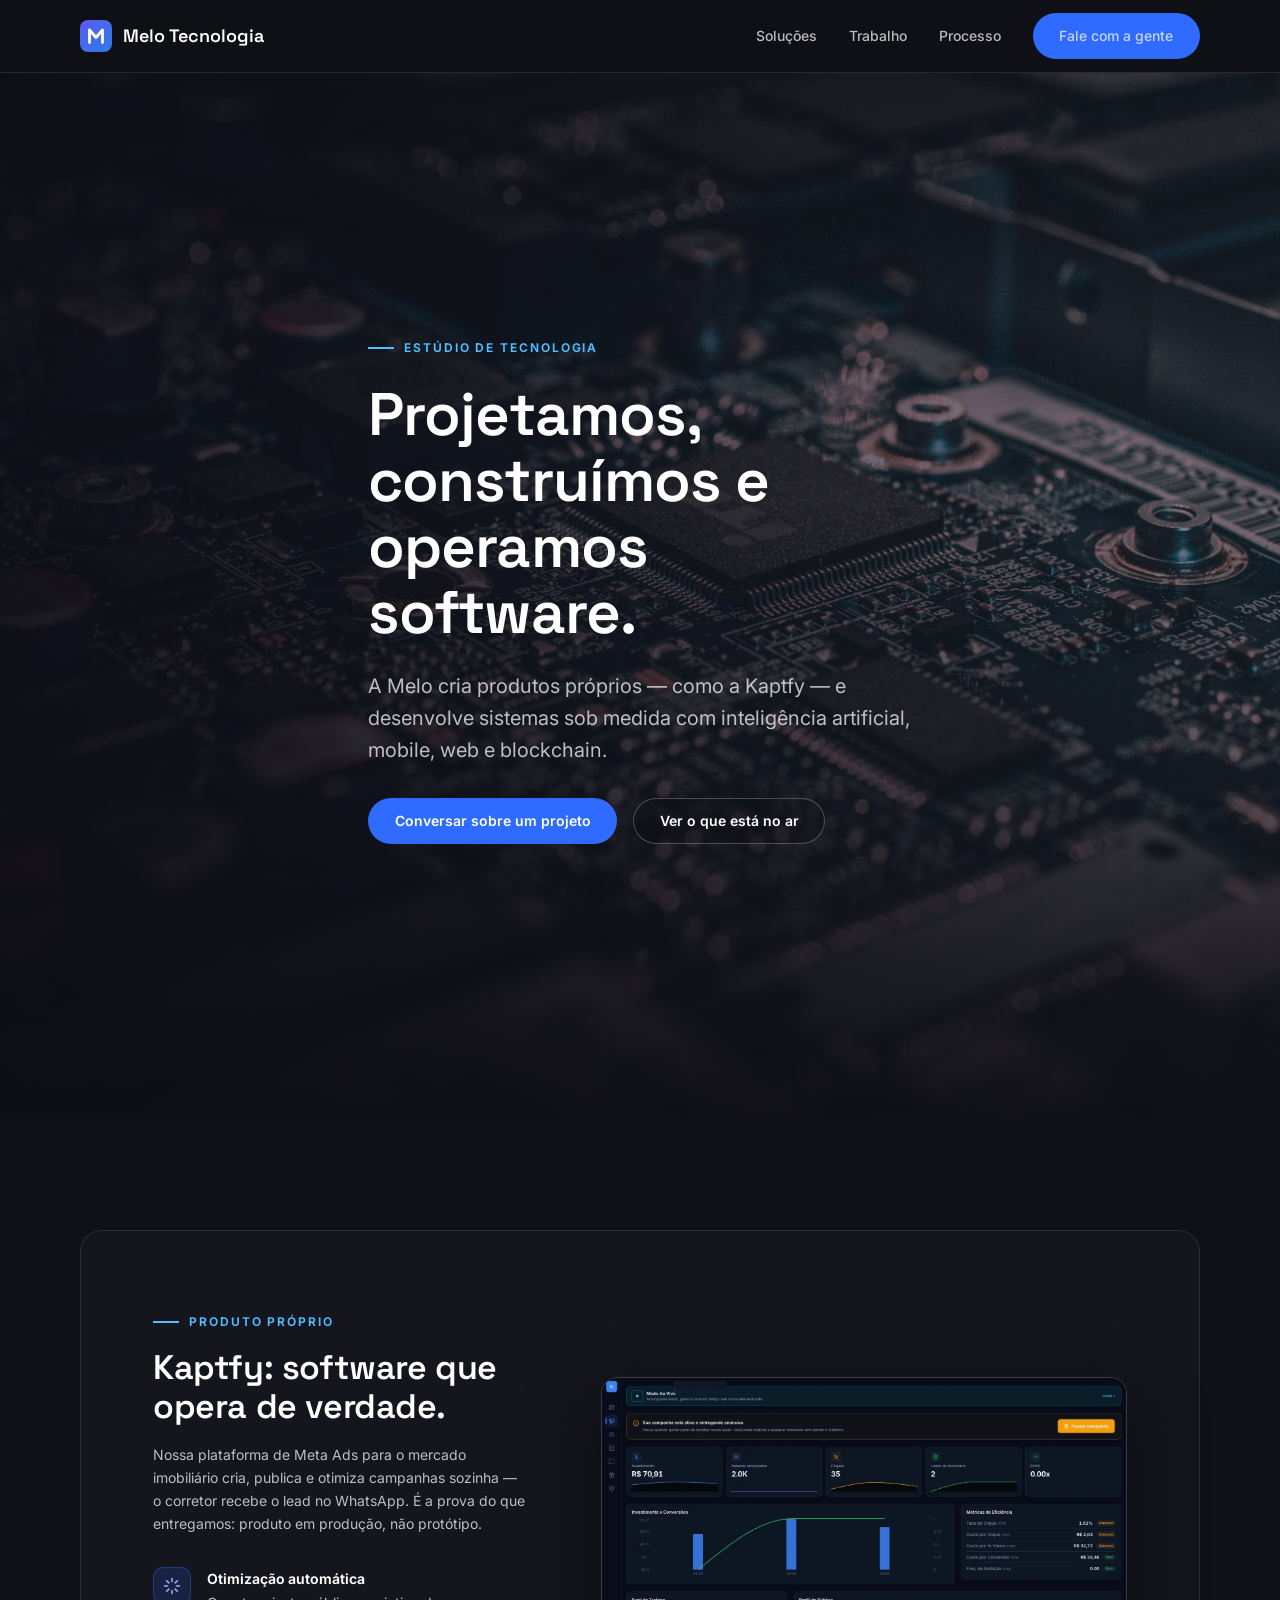
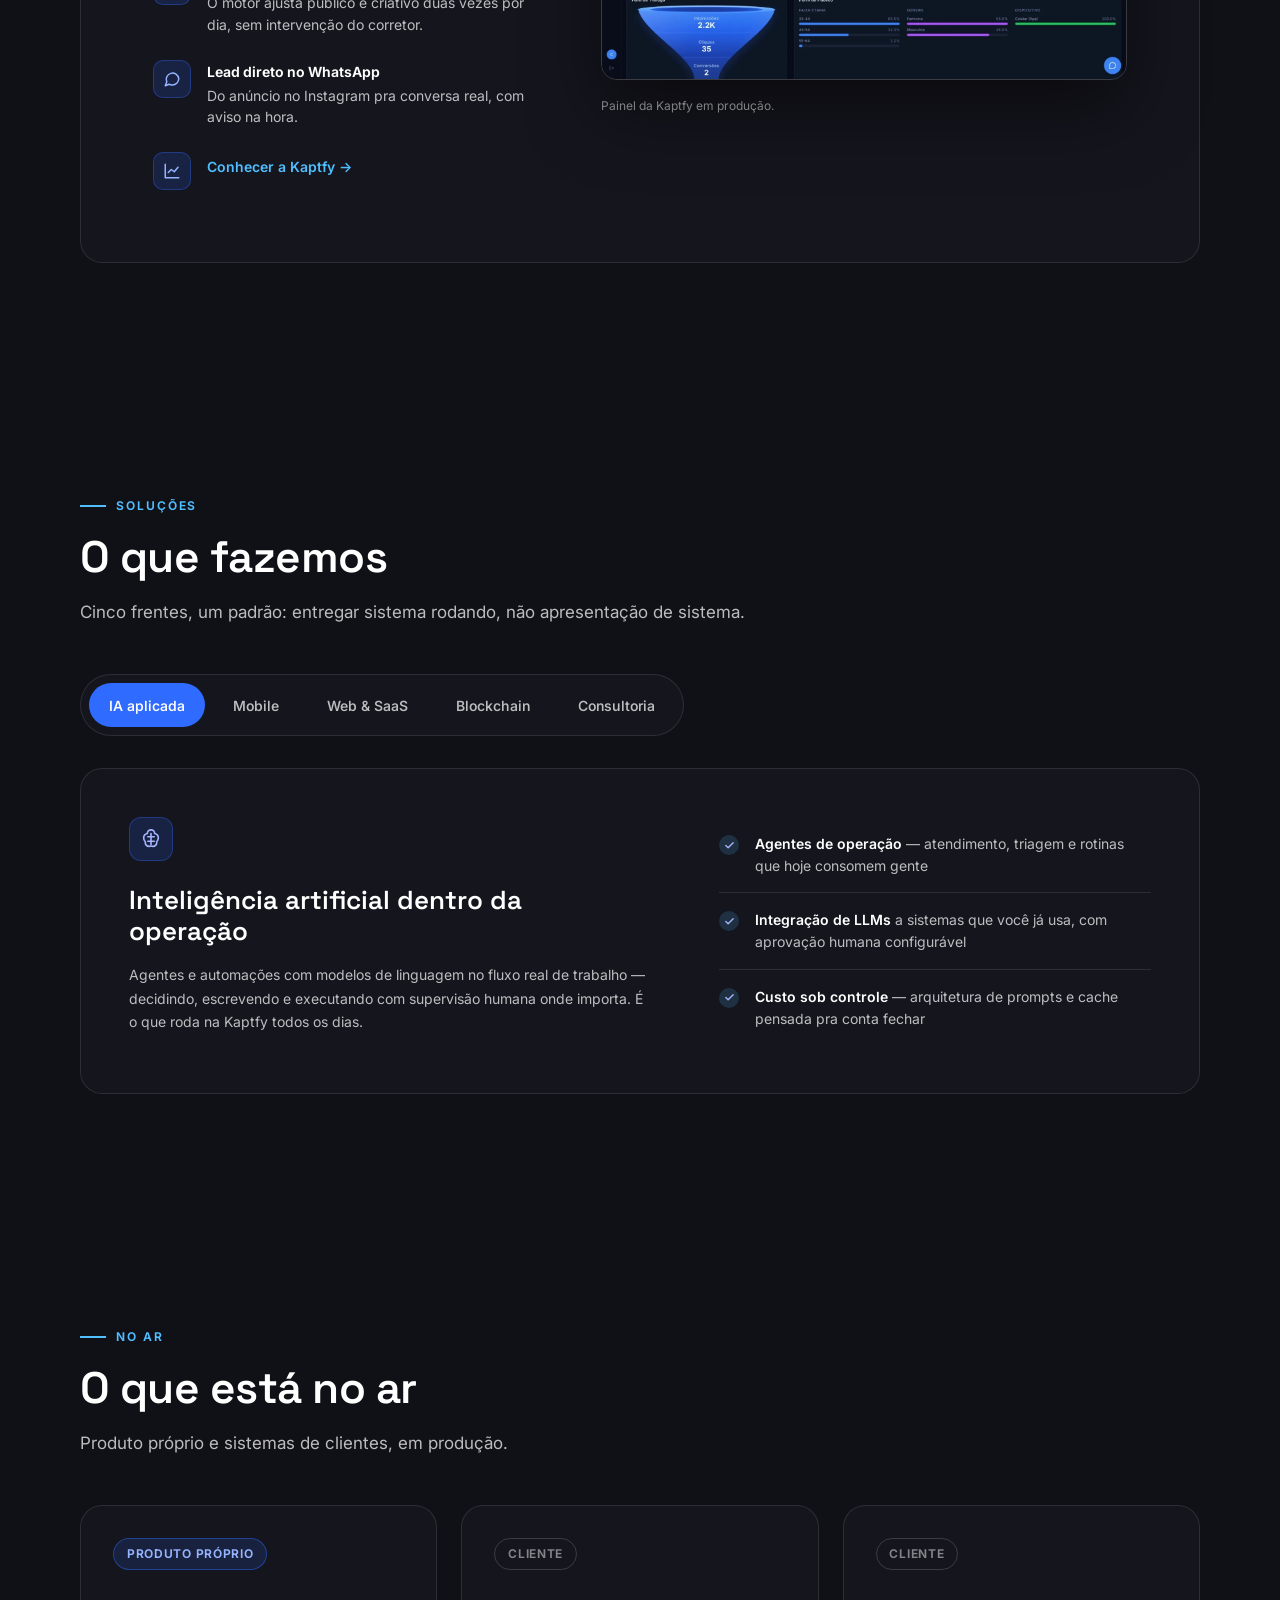
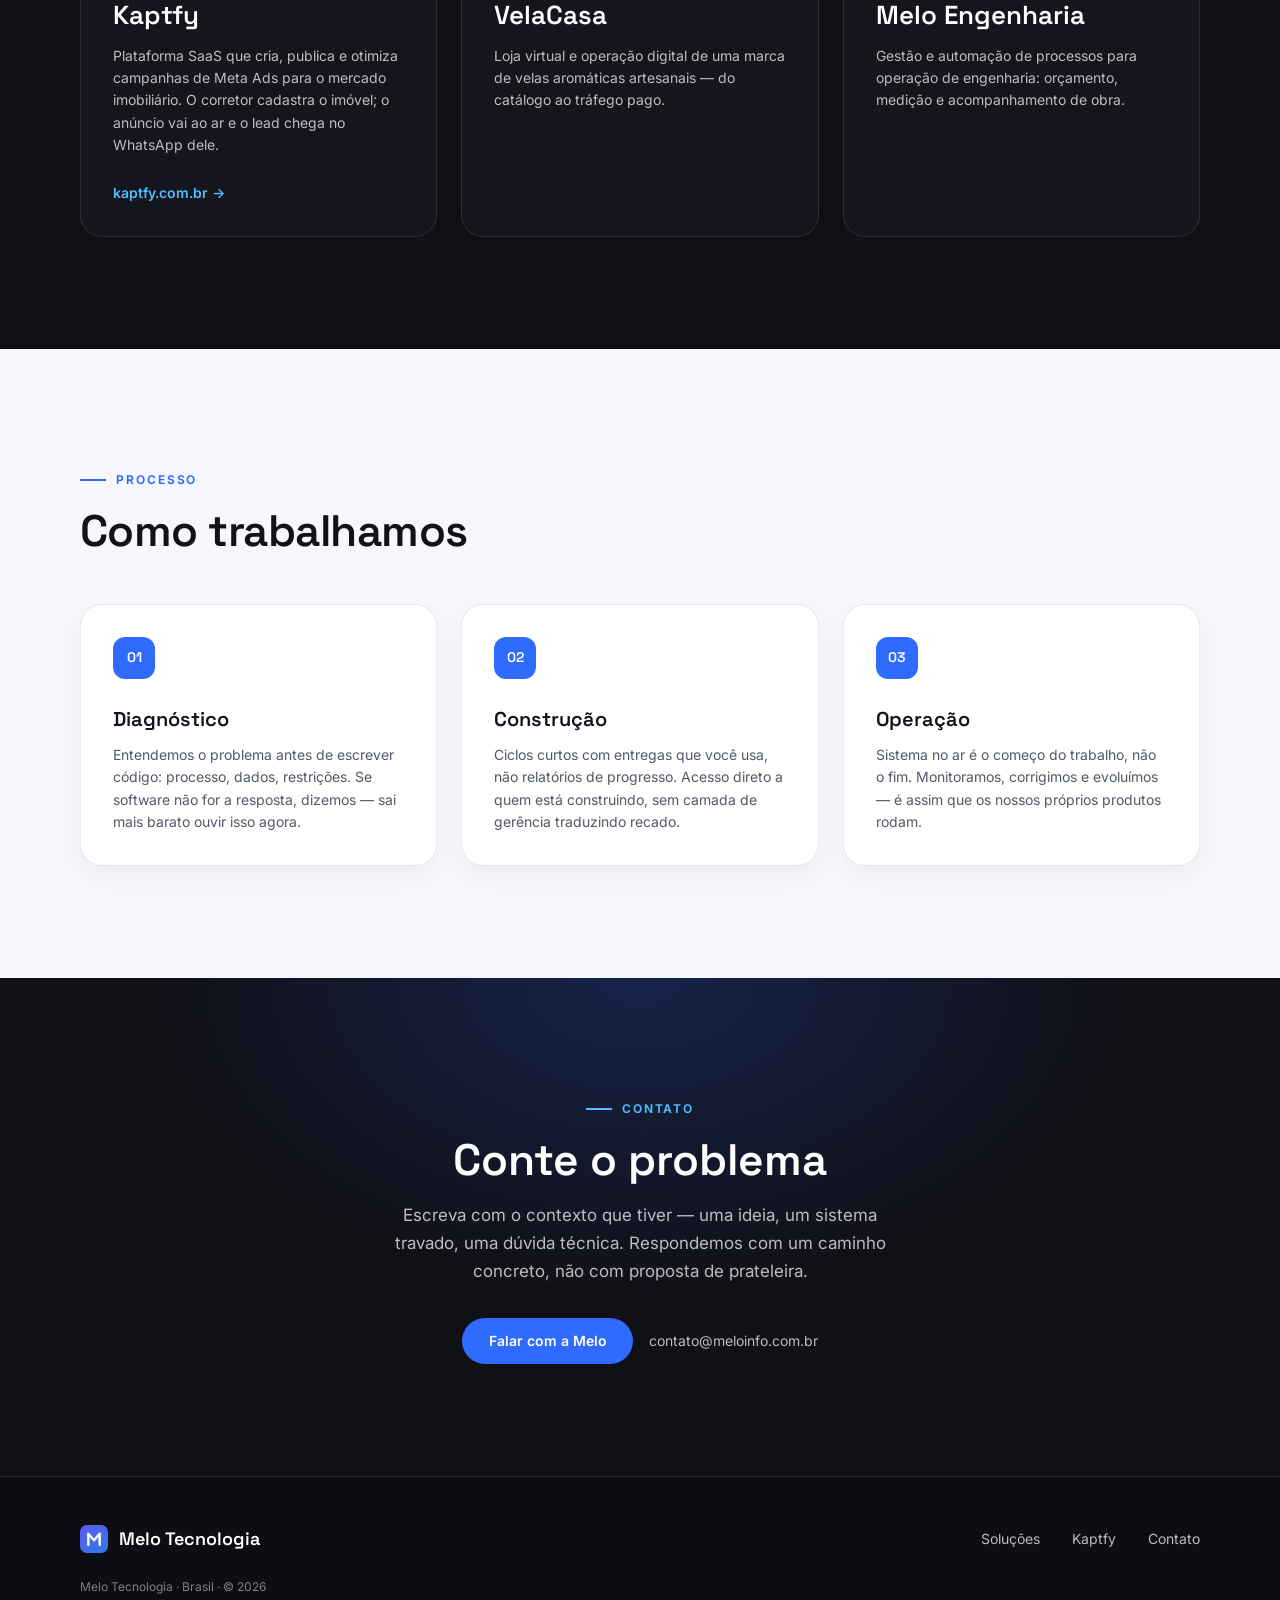
==== commit e215edb0: "v3: redesign based on zedai.dev DNA — photographic hero, eyebrows, light-band, pill CTAs Co-Authored" ====
--- a/index.html
+++ b/index.html
@@ -4,6 +4,7 @@
 <meta charset="UTF-8">
 <meta name="viewport" content="width=device-width, initial-scale=1.0">
 <title>Melo Tecnologia — estúdio de software, IA e produtos digitais</title>
+<meta name="google-site-verification" content="KXXx572q6Wb_3n2NCiqBeyx_y5jrbizCKg4ETqwavfs" />
 <meta name="description" content="Melo Tecnologia — estúdio de software: inteligência artificial aplicada, desenvolvimento mobile e web, blockchain e consultoria técnica.">
 <link rel="preconnect" href="https://fonts.googleapis.com">
 <link rel="preconnect" href="https://fonts.gstatic.com" crossorigin>
@@ -39,25 +40,50 @@
 
 <main>
 
-  <section class="wrap hero">
-    <span class="kicker"><span class="dot" aria-hidden="true"></span>Estúdio de tecnologia</span>
-    <h1>Projetamos, construímos e operamos <span class="grad">software</span>.</h1>
-    <p class="lede">A Melo cria produtos próprios — como a Kaptfy — e desenvolve sistemas sob medida com inteligência artificial, mobile, web e blockchain.</p>
-    <div class="actions">
-      <a class="btn btn-primary" href="mailto:contato@meloinfo.com.br">Conversar sobre um projeto</a>
-      <a class="btn btn-ghost" href="#trabalho">Ver o que está no ar</a>
-    </div>
-
-    <div class="hero-shot">
+  <section class="hero">
+    <div class="bg" aria-hidden="true"><img src="hero-bg.jpg" alt="" fetchpriority="high"></div>
+    <div class="wrap hero-inner">
+      <span class="eyebrow">Estúdio de tecnologia</span>
+      <h1>Projetamos, construímos e operamos software.</h1>
+      <p class="lede">A Melo cria produtos próprios — como a Kaptfy — e desenvolve sistemas sob medida com inteligência artificial, mobile, web e blockchain.</p>
+      <div class="actions">
+        <a class="btn btn-primary" href="mailto:contato@meloinfo.com.br">Conversar sobre um projeto</a>
+        <a class="btn btn-outline" href="#trabalho">Ver o que está no ar</a>
+      </div>
+    </div>
+  </section>
+
+  <section class="wrap" id="produto">
+    <div class="product">
+      <div>
+        <span class="eyebrow">Produto próprio</span>
+        <h2>Kaptfy: software que opera de verdade.</h2>
+        <p>Nossa plataforma de Meta Ads para o mercado imobiliário cria, publica e otimiza campanhas sozinha — o corretor recebe o lead no WhatsApp. É a prova do que entregamos: produto em produção, não protótipo.</p>
+        <ul class="mini-feats">
+          <li>
+            <span class="mf-icon" aria-hidden="true"><svg width="18" height="18" viewBox="0 0 24 24" fill="none" stroke="rgb(150,180,255)" stroke-width="2" stroke-linecap="round" stroke-linejoin="round"><path d="M12 2v4M12 18v4M4.9 4.9l2.9 2.9M16.2 16.2l2.9 2.9M2 12h4M18 12h4M4.9 19.1l2.9-2.9M16.2 7.8l2.9-2.9"/></svg></span>
+            <div><h3>Otimização automática</h3><p>O motor ajusta público e criativo duas vezes por dia, sem intervenção do corretor.</p></div>
+          </li>
+          <li>
+            <span class="mf-icon" aria-hidden="true"><svg width="18" height="18" viewBox="0 0 24 24" fill="none" stroke="rgb(150,180,255)" stroke-width="2" stroke-linecap="round" stroke-linejoin="round"><path d="M21 11.5a8.4 8.4 0 0 1-9 8.4 8.6 8.6 0 0 1-3.9-.9L3 21l2-5a8.4 8.4 0 1 1 16-4.5z"/></svg></span>
+            <div><h3>Lead direto no WhatsApp</h3><p>Do anúncio no Instagram pra conversa real, com aviso na hora.</p></div>
+          </li>
+          <li>
+            <span class="mf-icon" aria-hidden="true"><svg width="18" height="18" viewBox="0 0 24 24" fill="none" stroke="rgb(150,180,255)" stroke-width="2" stroke-linecap="round" stroke-linejoin="round"><path d="M3 3v18h18"/><path d="M7 14l4-4 4 3 5-6"/></svg></span>
+            <div><a href="https://kaptfy.com.br" target="_blank" rel="noopener">Conhecer a Kaptfy →</a></div>
+          </li>
+        </ul>
+      </div>
       <figure>
-        <img src="kaptfy-painel.webp" alt="Painel da Kaptfy em produção: métricas de investimento, alcance e leads de uma campanha imobiliária" width="1600" height="917" fetchpriority="high">
+        <img src="kaptfy-painel.webp" alt="Painel da Kaptfy em produção: métricas de investimento, alcance e leads de uma campanha imobiliária" width="1600" height="917" loading="lazy">
+        <figcaption>Painel da Kaptfy em produção.</figcaption>
       </figure>
-      <figcaption>Kaptfy — plataforma de tráfego pago imobiliário, criada e operada pela Melo.</figcaption>
     </div>
   </section>
 
   <section class="wrap" id="solucoes">
     <header class="sec-head">
+      <span class="eyebrow">Soluções</span>
       <h2>O que fazemos</h2>
       <p>Cinco frentes, um padrão: entregar sistema rodando, não apresentação de sistema.</p>
     </header>
@@ -148,6 +174,7 @@
 
   <section class="wrap" id="trabalho">
     <header class="sec-head">
+      <span class="eyebrow">No ar</span>
       <h2>O que está no ar</h2>
       <p>Produto próprio e sistemas de clientes, em produção.</p>
     </header>
@@ -174,29 +201,32 @@
     </div>
   </section>
 
-  <section class="wrap" id="processo">
-    <header class="sec-head">
-      <h2>Como trabalhamos</h2>
-    </header>
-
-    <ol class="steps">
-      <li>
-        <h3>Diagnóstico</h3>
-        <p>Entendemos o problema antes de escrever código: processo, dados, restrições. Se software não for a resposta, dizemos — sai mais barato ouvir isso agora.</p>
-      </li>
-      <li>
-        <h3>Construção</h3>
-        <p>Ciclos curtos com entregas que você usa, não relatórios de progresso. Acesso direto a quem está construindo, sem camada de gerência traduzindo recado.</p>
-      </li>
-      <li>
-        <h3>Operação</h3>
-        <p>Sistema no ar é o começo do trabalho, não o fim. Monitoramos, corrigimos e evoluímos — é assim que os nossos próprios produtos rodam.</p>
-      </li>
-    </ol>
-  </section>
-
-  <section class="wrap" id="contato">
-    <div class="contact-card">
+  <section class="light-band" id="processo">
+    <div class="wrap">
+      <header class="sec-head">
+        <span class="eyebrow">Processo</span>
+        <h2>Como trabalhamos</h2>
+      </header>
+      <ol class="steps">
+        <li>
+          <h3>Diagnóstico</h3>
+          <p>Entendemos o problema antes de escrever código: processo, dados, restrições. Se software não for a resposta, dizemos — sai mais barato ouvir isso agora.</p>
+        </li>
+        <li>
+          <h3>Construção</h3>
+          <p>Ciclos curtos com entregas que você usa, não relatórios de progresso. Acesso direto a quem está construindo, sem camada de gerência traduzindo recado.</p>
+        </li>
+        <li>
+          <h3>Operação</h3>
+          <p>Sistema no ar é o começo do trabalho, não o fim. Monitoramos, corrigimos e evoluímos — é assim que os nossos próprios produtos rodam.</p>
+        </li>
+      </ol>
+    </div>
+  </section>
+
+  <section class="cta-final" id="contato">
+    <div class="wrap">
+      <span class="eyebrow">Contato</span>
       <h2>Conte o problema</h2>
       <p>Escreva com o contexto que tiver — uma ideia, um sistema travado, uma dúvida técnica. Respondemos com um caminho concreto, não com proposta de prateleira.</p>
       <div class="actions">
--- a/styles.css
+++ b/styles.css
@@ -1,4 +1,4 @@
-/* Melo Tecnologia · institucional · dark premium v2 */
+/* Melo Tecnologia · v3 · studied-DNA: zedai.dev (hero fotográfico, eyebrows, banda clara) */
 
 @import url("tokens.css");
 
@@ -25,7 +25,7 @@
 }
 
 .wrap {
-  max-width: 74rem;
+  max-width: 76rem;
   margin-inline: auto;
   padding-inline: var(--page-gutter);
 }
@@ -40,16 +40,33 @@
 
 ::selection { background: var(--color-accent); color: var(--color-accent-ink); }
 
+.eyebrow {
+  display: inline-flex;
+  align-items: center;
+  gap: 0.625rem;
+  font-size: var(--text-xs);
+  font-weight: 650;
+  letter-spacing: 0.16em;
+  text-transform: uppercase;
+  color: var(--color-cyan);
+}
+.eyebrow::before {
+  content: "";
+  width: 26px;
+  height: 2px;
+  background: var(--color-cyan);
+}
+
 /* ---------- nav ---------- */
 
 .nav-shell {
   position: sticky;
   top: 0;
   z-index: 50;
-  background: color-mix(in oklch, var(--color-bg-deep) 78%, transparent);
+  background: rgba(16, 16, 23, 0.82);
   backdrop-filter: blur(14px);
   -webkit-backdrop-filter: blur(14px);
-  border-bottom: 1px solid var(--color-line-soft);
+  border-bottom: 1px solid var(--color-line);
 }
 
 .nav {
@@ -57,25 +74,20 @@
   align-items: center;
   justify-content: space-between;
   gap: var(--space-md);
-  height: 4.25rem;
-}
-
-.brand { display: inline-flex; align-items: center; gap: 0.75rem; }
+  height: 4.5rem;
+}
+
+.brand { display: inline-flex; align-items: center; gap: 0.7rem; }
 .brand svg { display: block; }
 .brand .word {
   font-family: var(--font-display);
   font-weight: 600;
   font-size: 1.125rem;
-  letter-spacing: -0.01em;
   line-height: 1;
   white-space: nowrap;
 }
 
-.nav-links {
-  display: flex;
-  align-items: center;
-  gap: var(--space-lg);
-}
+.nav-links { display: flex; align-items: center; gap: var(--space-lg); }
 .nav-links a {
   font-size: var(--text-sm);
   font-weight: 500;
@@ -90,8 +102,8 @@
   align-items: center;
   justify-content: center;
   gap: 0.5em;
-  min-height: 44px;
-  padding: 0.625rem 1.5rem;
+  min-height: 46px;
+  padding: 0.7rem 1.6rem;
   border-radius: var(--radius-pill);
   font-weight: 600;
   font-size: var(--text-sm);
@@ -99,88 +111,68 @@
   white-space: nowrap;
   cursor: pointer;
   border: 1px solid transparent;
-  transition: transform var(--dur-short) var(--ease-out),
-              box-shadow var(--dur-short) var(--ease-out),
+  transition: background-color var(--dur-short) var(--ease-out),
               border-color var(--dur-short) var(--ease-out),
-              background-color var(--dur-short) var(--ease-out);
-}
-.btn-primary {
-  background: var(--grad-btn);
-  color: var(--color-accent-ink);
-  box-shadow: 0 8px 28px oklch(56% 0.2 272 / 0.32);
-}
-.btn-primary:hover { transform: translateY(-1.5px); box-shadow: 0 12px 34px oklch(56% 0.2 272 / 0.42); }
+              transform var(--dur-short) var(--ease-out);
+}
+.btn-primary { background: var(--color-accent); color: var(--color-accent-ink); }
+.btn-primary:hover { background: var(--color-accent-hover); transform: translateY(-1px); }
 .btn-primary:active { transform: translateY(0); transition-duration: 60ms; }
-.btn-ghost {
-  border-color: var(--color-line);
+.btn-outline {
+  border-color: rgba(255, 255, 255, 0.25);
+  background: rgba(16, 16, 23, 0.4);
   color: var(--color-text);
-  background: transparent;
-}
-.btn-ghost:hover { border-color: var(--color-text-3); background: var(--color-card); }
-.btn-ghost:active { background: var(--color-card-2); transition-duration: 60ms; }
+}
+.btn-outline:hover { border-color: rgba(255, 255, 255, 0.5); }
+.btn-outline:active { background: rgba(255, 255, 255, 0.08); transition-duration: 60ms; }
 .btn:disabled { opacity: 0.55; cursor: not-allowed; }
 
-/* ---------- hero ---------- */
+/* ---------- hero fotográfico ---------- */
 
 .hero {
   position: relative;
-  padding-block: var(--space-3xl) var(--space-2xl);
-  text-align: center;
+  isolation: isolate;
   overflow: clip;
 }
-.hero::before {
+.hero .bg {
+  position: absolute;
+  inset: 0;
+  z-index: -1;
+}
+.hero .bg img {
+  width: 100%;
+  height: 100%;
+  object-fit: cover;
+  object-position: center;
+}
+.hero .bg::after {
   content: "";
   position: absolute;
-  inset: -20% -10% auto -10%;
-  height: 70%;
+  inset: 0;
   background:
-    radial-gradient(42% 55% at 50% 8%, oklch(45% 0.16 275 / 0.34), transparent 70%),
-    radial-gradient(30% 40% at 72% 20%, oklch(50% 0.13 235 / 0.18), transparent 70%);
-  pointer-events: none;
-}
-.hero > * { position: relative; }
-
-.hero .kicker {
-  display: inline-flex;
-  align-items: center;
-  gap: 0.5rem;
-  padding: 0.375rem 0.875rem;
-  border: 1px solid var(--color-line);
-  border-radius: var(--radius-pill);
-  background: color-mix(in oklch, var(--color-card) 70%, transparent);
-  font-size: var(--text-xs);
-  font-weight: 550;
-  color: var(--color-text-2);
-  letter-spacing: 0.01em;
-}
-.hero .kicker .dot {
-  width: 7px; height: 7px; border-radius: 50%;
-  background: var(--grad-brand);
+    linear-gradient(90deg, rgba(13, 13, 22, 0.92) 0%, rgba(13, 13, 22, 0.72) 42%, rgba(13, 13, 22, 0.3) 100%),
+    linear-gradient(180deg, rgba(16, 16, 23, 0.55) 0%, rgba(16, 16, 23, 0.1) 35%, rgba(16, 16, 23, 0.96) 100%);
+}
+
+.hero-inner {
+  padding-block: clamp(7rem, 16vh, 11rem) clamp(8rem, 18vh, 12rem);
+  max-width: 40rem;
 }
 
 .hero h1 {
   margin-top: var(--space-md);
-  margin-inline: auto;
-  max-width: 17ch;
-  font-family: var(--font-display);
-  font-weight: 640;
+  font-family: var(--font-display);
+  font-weight: 600;
   font-size: var(--text-display);
-  line-height: 1.06;
-  letter-spacing: -0.028em;
+  line-height: 1.1;
+  letter-spacing: -0.015em;
   overflow-wrap: anywhere;
   min-width: 0;
 }
-.hero h1 .grad {
-  background: var(--grad-brand);
-  -webkit-background-clip: text;
-  background-clip: text;
-  color: transparent;
-}
 
 .hero .lede {
   margin-top: var(--space-md);
-  margin-inline: auto;
-  max-width: 56ch;
+  max-width: 34rem;
   font-size: var(--text-lg);
   line-height: 1.6;
   color: var(--color-text-2);
@@ -190,59 +182,84 @@
   margin-top: var(--space-lg);
   display: flex;
   align-items: center;
-  justify-content: center;
   gap: var(--space-sm);
   flex-wrap: wrap;
 }
 
-.hero-shot {
-  margin-top: var(--space-2xl);
-  position: relative;
-}
-.hero-shot::before {
-  content: "";
-  position: absolute;
-  inset: 8% -4% -10% -4%;
-  background: radial-gradient(60% 70% at 50% 30%, oklch(50% 0.17 270 / 0.25), transparent 72%);
-  pointer-events: none;
-}
-.hero-shot figure {
-  position: relative;
-  margin-inline: auto;
-  max-width: 60rem;
+/* ---------- sections ---------- */
+
+section { padding-block: var(--space-3xl); }
+
+.sec-head { max-width: 46rem; margin-bottom: var(--space-xl); }
+.sec-head h2 {
+  margin-top: var(--space-sm);
+  font-family: var(--font-display);
+  font-weight: 600;
+  font-size: var(--text-display-s);
+  line-height: 1.14;
+  letter-spacing: -0.012em;
+  overflow-wrap: anywhere;
+  min-width: 0;
+}
+.sec-head p { margin-top: var(--space-sm); color: var(--color-text-2); }
+
+/* ---------- bloco produto (Kaptfy) ---------- */
+
+.product {
+  display: grid;
+  grid-template-columns: minmax(0, 5fr) minmax(0, 7fr);
+  gap: var(--space-2xl);
+  align-items: center;
+  border: 1px solid var(--color-line);
   border-radius: var(--radius-xl);
-  border: 1px solid var(--color-line);
-  background: var(--color-card);
-  padding: var(--space-2xs);
-  box-shadow: 0 30px 80px oklch(10% 0.02 265 / 0.55);
-}
-.hero-shot img {
+  background: var(--color-bg-2);
+  padding: var(--space-2xl);
+}
+
+.product h2 {
+  margin-top: var(--space-sm);
+  font-family: var(--font-display);
+  font-weight: 600;
+  font-size: var(--text-2xl);
+  line-height: 1.16;
+  letter-spacing: -0.012em;
+}
+.product > div > p {
+  margin-top: var(--space-sm);
+  color: var(--color-text-2);
+  font-size: var(--text-sm);
+  line-height: 1.65;
+}
+
+.mini-feats { list-style: none; margin-top: var(--space-lg); display: grid; gap: var(--space-md); }
+.mini-feats li { display: flex; gap: var(--space-sm); align-items: flex-start; }
+.mini-feats .mf-icon {
+  flex: none;
+  width: 38px; height: 38px;
+  border-radius: 10px;
+  display: flex; align-items: center; justify-content: center;
+  background: rgba(47, 107, 255, 0.16);
+  border: 1px solid rgba(47, 107, 255, 0.35);
+}
+.mini-feats h3 { font-size: var(--text-sm); font-weight: 650; font-family: var(--font-body); }
+.mini-feats p { font-size: var(--text-sm); color: var(--color-text-2); margin-top: 2px; line-height: 1.55; }
+.mini-feats a { color: var(--color-cyan); font-weight: 600; font-size: var(--text-sm); }
+.mini-feats a:hover { text-decoration: underline; text-underline-offset: 0.25em; }
+
+.product figure { min-width: 0; }
+.product figure img {
   width: 100%;
   height: auto;
   display: block;
   border-radius: var(--radius-lg);
-}
-.hero-shot figcaption {
+  border: 1px solid var(--color-line-2);
+  box-shadow: 0 30px 70px rgba(0, 0, 0, 0.5);
+}
+.product figcaption {
   margin-top: var(--space-sm);
   font-size: var(--text-xs);
   color: var(--color-text-3);
 }
-
-/* ---------- sections ---------- */
-
-section { padding-block: var(--space-2xl); }
-
-.sec-head { max-width: 44rem; margin-bottom: var(--space-xl); }
-.sec-head h2 {
-  font-family: var(--font-display);
-  font-weight: 620;
-  font-size: var(--text-display-s);
-  line-height: 1.12;
-  letter-spacing: -0.022em;
-  overflow-wrap: anywhere;
-  min-width: 0;
-}
-.sec-head p { margin-top: var(--space-sm); color: var(--color-text-2); }
 
 /* ---------- soluções · tabs ---------- */
 
@@ -251,9 +268,9 @@
   gap: var(--space-2xs);
   flex-wrap: wrap;
   padding: var(--space-2xs);
-  border: 1px solid var(--color-line-soft);
-  border-radius: var(--radius-lg);
-  background: var(--color-bg-deep);
+  border: 1px solid var(--color-line);
+  border-radius: var(--radius-pill);
+  background: var(--color-bg-2);
   width: fit-content;
   max-width: 100%;
 }
@@ -262,9 +279,9 @@
   appearance: none;
   background: transparent;
   border: none;
-  border-radius: var(--radius-md);
+  border-radius: var(--radius-pill);
   min-height: 44px;
-  padding: 0.5rem 1.125rem;
+  padding: 0.5rem 1.25rem;
   font-family: var(--font-body);
   font-size: var(--text-sm);
   font-weight: 550;
@@ -276,21 +293,15 @@
 }
 .tab:hover { color: var(--color-text); }
 .tab:active { background: var(--color-card-2); transition-duration: 60ms; }
-.tab[aria-selected="true"] {
-  color: var(--color-text);
-  background: var(--color-card-2);
-  box-shadow: inset 0 0 0 1px var(--color-line);
-}
+.tab[aria-selected="true"] { color: var(--color-accent-ink); background: var(--color-accent); }
 .tab:disabled { opacity: 0.55; cursor: not-allowed; }
 
 .panel {
   display: none;
-  margin-top: var(--space-md);
-  border: 1px solid var(--color-line-soft);
+  margin-top: var(--space-lg);
+  border: 1px solid var(--color-line);
   border-radius: var(--radius-xl);
-  background:
-    radial-gradient(80% 120% at 0% 0%, oklch(30% 0.06 272 / 0.25), transparent 60%),
-    var(--color-card);
+  background: var(--color-bg-2);
   padding: var(--space-xl);
   grid-template-columns: minmax(0, 6fr) minmax(0, 5fr);
   gap: var(--space-2xl);
@@ -303,23 +314,22 @@
   width: 44px; height: 44px;
   border-radius: var(--radius-md);
   display: flex; align-items: center; justify-content: center;
-  background: oklch(56% 0.2 272 / 0.14);
-  border: 1px solid oklch(62% 0.19 275 / 0.3);
+  background: rgba(47, 107, 255, 0.16);
+  border: 1px solid rgba(47, 107, 255, 0.35);
   margin-bottom: var(--space-md);
 }
-.panel .p-icon svg { display: block; }
 
 .panel h3 {
   font-family: var(--font-display);
   font-weight: 600;
   font-size: var(--text-xl);
-  letter-spacing: -0.015em;
   line-height: 1.2;
 }
 .panel .desc {
   margin-top: var(--space-sm);
   color: var(--color-text-2);
-  max-width: var(--measure);
+  font-size: var(--text-sm);
+  line-height: 1.65;
 }
 
 .panel ul { list-style: none; align-self: center; }
@@ -331,7 +341,7 @@
   line-height: 1.55;
   color: var(--color-text-2);
 }
-.panel li + li { border-top: 1px solid var(--color-line-soft); }
+.panel li + li { border-top: 1px solid var(--color-line); }
 .panel li strong { color: var(--color-text); font-weight: 600; }
 .panel li .tick {
   flex: none;
@@ -339,7 +349,7 @@
   margin-top: 2px;
   border-radius: 50%;
   display: flex; align-items: center; justify-content: center;
-  background: oklch(62% 0.19 275 / 0.16);
+  background: rgba(80, 190, 255, 0.16);
 }
 
 /* ---------- trabalho ---------- */
@@ -353,38 +363,38 @@
 .work-card {
   display: flex;
   flex-direction: column;
-  border: 1px solid var(--color-line-soft);
+  border: 1px solid var(--color-line);
   border-radius: var(--radius-xl);
-  background: var(--color-card);
+  background: var(--color-bg-2);
   padding: var(--space-lg);
   transition: border-color var(--dur-short) var(--ease-out),
               transform var(--dur-short) var(--ease-out);
 }
-.work-card:hover { border-color: var(--color-line); transform: translateY(-3px); }
+.work-card:hover { border-color: var(--color-line-2); transform: translateY(-3px); }
 
 .work-card .badge {
   align-self: flex-start;
   font-size: var(--text-xs);
-  font-weight: 600;
-  letter-spacing: 0.04em;
-  padding: 0.25rem 0.75rem;
+  font-weight: 650;
+  letter-spacing: 0.06em;
+  text-transform: uppercase;
+  padding: 0.3rem 0.8rem;
   border-radius: var(--radius-pill);
-  border: 1px solid oklch(62% 0.19 275 / 0.35);
-  background: oklch(56% 0.2 272 / 0.12);
-  color: oklch(80% 0.1 270);
+  border: 1px solid rgba(47, 107, 255, 0.45);
+  background: rgba(47, 107, 255, 0.14);
+  color: rgb(150, 180, 255);
 }
 .work-card .badge.alt {
-  border-color: var(--color-line);
-  background: var(--color-bg-deep);
-  color: var(--color-text-2);
+  border-color: var(--color-line-2);
+  background: transparent;
+  color: var(--color-text-3);
 }
 
 .work-card h3 {
   margin-top: var(--space-md);
   font-family: var(--font-display);
-  font-weight: 620;
+  font-weight: 600;
   font-size: var(--text-xl);
-  letter-spacing: -0.015em;
 }
 .work-card p {
   margin-top: var(--space-2xs);
@@ -397,12 +407,20 @@
   padding-top: var(--space-md);
   font-size: var(--text-sm);
   font-weight: 600;
-  color: oklch(78% 0.12 268);
+  color: var(--color-cyan);
   white-space: nowrap;
 }
 .work-card .go:hover { text-decoration: underline; text-underline-offset: 0.25em; }
 
-/* ---------- processo ---------- */
+/* ---------- banda clara · processo ---------- */
+
+.light-band {
+  background: var(--light-bg);
+  color: var(--light-text);
+}
+.light-band .eyebrow { color: var(--color-accent); }
+.light-band .eyebrow::before { background: var(--color-accent); }
+.light-band .sec-head p { color: var(--light-text-2); }
 
 .steps {
   list-style: none;
@@ -413,65 +431,70 @@
 }
 .steps li {
   counter-increment: step;
-  border: 1px solid var(--color-line-soft);
+  border: 1px solid var(--light-line);
   border-radius: var(--radius-xl);
-  background: var(--color-bg-deep);
+  background: var(--light-card);
   padding: var(--space-lg);
+  box-shadow: 0 10px 30px rgba(18, 18, 28, 0.05);
 }
 .steps li::before {
   content: "0" counter(step);
-  font-family: var(--font-display);
-  font-weight: 600;
-  font-size: var(--text-sm);
-  letter-spacing: 0.06em;
-  background: var(--grad-brand);
-  -webkit-background-clip: text;
-  background-clip: text;
-  color: transparent;
+  display: inline-flex;
+  align-items: center;
+  justify-content: center;
+  width: 42px;
+  height: 42px;
+  border-radius: var(--radius-md);
+  background: var(--color-accent);
+  color: var(--color-accent-ink);
+  font-family: var(--font-display);
+  font-weight: 600;
+  font-size: var(--text-sm);
 }
 .steps h3 {
-  margin-top: var(--space-sm);
-  font-family: var(--font-display);
-  font-weight: 620;
+  margin-top: var(--space-md);
+  font-family: var(--font-display);
+  font-weight: 600;
   font-size: var(--text-lg);
-  letter-spacing: -0.01em;
 }
 .steps p {
   margin-top: var(--space-2xs);
   font-size: var(--text-sm);
-  color: var(--color-text-2);
+  color: var(--light-text-2);
   line-height: 1.6;
 }
 
-/* ---------- contato ---------- */
-
-.contact-card {
+/* ---------- CTA final ---------- */
+
+.cta-final {
   position: relative;
+  isolation: isolate;
   overflow: clip;
-  border: 1px solid var(--color-line);
-  border-radius: var(--radius-xl);
-  background:
-    radial-gradient(70% 120% at 50% 0%, oklch(40% 0.13 272 / 0.35), transparent 65%),
-    var(--color-card);
-  padding: var(--space-2xl) var(--space-xl);
   text-align: center;
 }
-.contact-card h2 {
-  font-family: var(--font-display);
-  font-weight: 630;
+.cta-final::before {
+  content: "";
+  position: absolute;
+  inset: 0;
+  z-index: -1;
+  background: radial-gradient(55% 90% at 50% 0%, rgba(47, 107, 255, 0.22), transparent 70%);
+}
+.cta-final h2 {
+  margin-top: var(--space-sm);
+  font-family: var(--font-display);
+  font-weight: 600;
   font-size: var(--text-display-s);
-  letter-spacing: -0.022em;
-  line-height: 1.12;
+  line-height: 1.14;
   overflow-wrap: anywhere;
   min-width: 0;
 }
-.contact-card p {
+.cta-final p {
   margin-top: var(--space-sm);
   margin-inline: auto;
   max-width: 48ch;
   color: var(--color-text-2);
 }
-.contact-card .actions {
+.cta-final .actions {
   margin-top: var(--space-lg);
   display: flex;
   justify-content: center;
@@ -479,18 +502,15 @@
   gap: var(--space-sm);
   flex-wrap: wrap;
 }
-.contact-card .mailto {
-  font-size: var(--text-sm);
-  color: var(--color-text-2);
-}
-.contact-card .mailto:hover { color: var(--color-text); }
+.cta-final .mailto { font-size: var(--text-sm); color: var(--color-text-2); }
+.cta-final .mailto:hover { color: var(--color-text); }
 
 /* ---------- footer ---------- */
 
 .foot {
-  border-top: 1px solid var(--color-line-soft);
+  border-top: 1px solid var(--color-line);
   padding-block: var(--space-xl);
-  background: var(--color-bg-deep);
+  background: rgb(13, 13, 19);
 }
 .foot .row {
   display: flex;
@@ -500,31 +520,23 @@
   flex-wrap: wrap;
 }
 .foot .links { display: flex; gap: var(--space-lg); }
-.foot .links a {
-  font-size: var(--text-sm);
-  color: var(--color-text-2);
-  white-space: nowrap;
-}
+.foot .links a { font-size: var(--text-sm); color: var(--color-text-2); white-space: nowrap; }
 .foot .links a:hover { color: var(--color-text); }
-.foot .fine {
-  margin-top: var(--space-md);
-  font-size: var(--text-xs);
-  color: var(--color-text-3);
-}
+.foot .fine { margin-top: var(--space-md); font-size: var(--text-xs); color: var(--color-text-3); }
 
 /* ---------- mobile ---------- */
 
 @media (max-width: 56rem) {
   .nav-links a:not(.btn) { display: none; }
-  .hero { padding-block: var(--space-2xl) var(--space-xl); }
+  .hero-inner { padding-block: 6rem 7rem; }
+  .product { grid-template-columns: 1fr; padding: var(--space-lg); gap: var(--space-lg); }
   .panel { grid-template-columns: 1fr; gap: var(--space-lg); padding: var(--space-lg); }
   .work-grid { grid-template-columns: 1fr; }
   .steps { grid-template-columns: 1fr; }
-  section { padding-block: var(--space-xl); }
+  section { padding-block: var(--space-2xl); }
 }
 
 @media (max-width: 32rem) {
-  .tablist { width: 100%; }
+  .tablist { width: 100%; border-radius: var(--radius-xl); }
   .tab { padding: 0.5rem 0.875rem; }
-  .contact-card { padding: var(--space-xl) var(--space-md); }
-}
+}
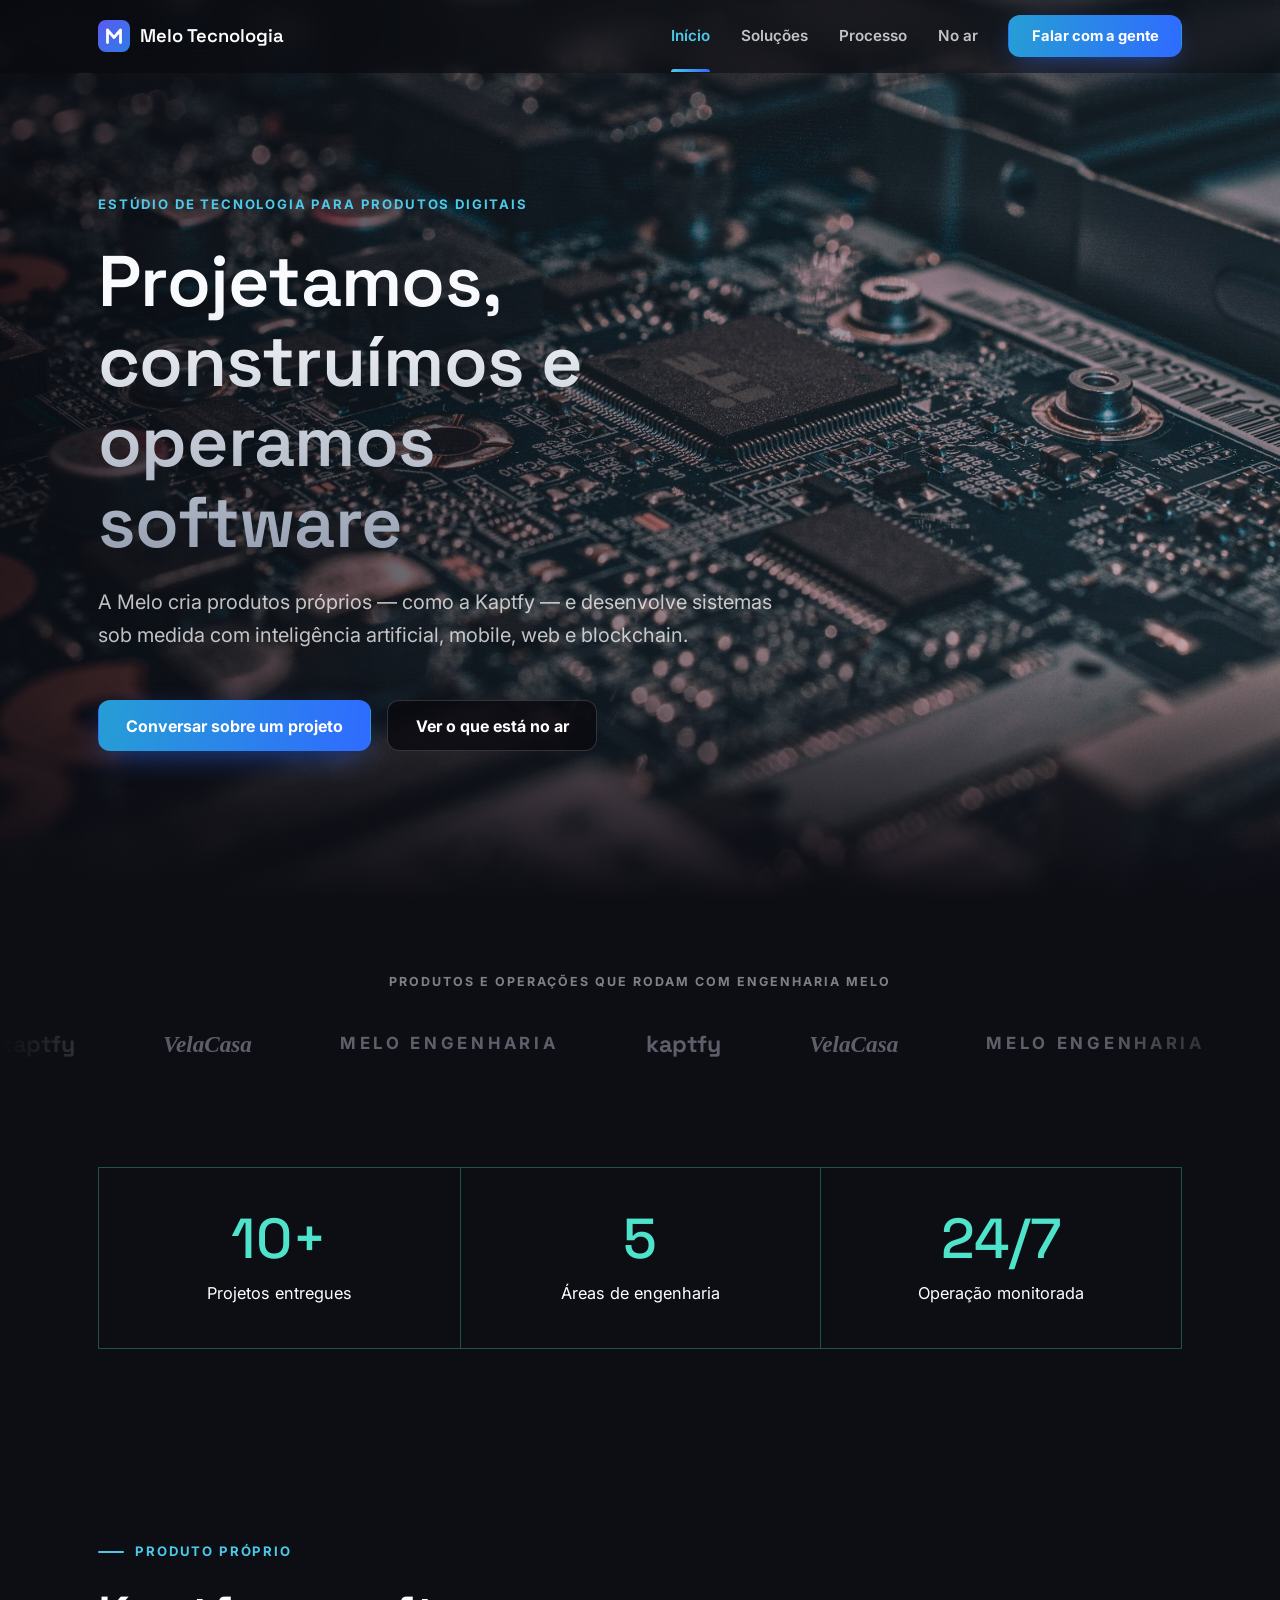
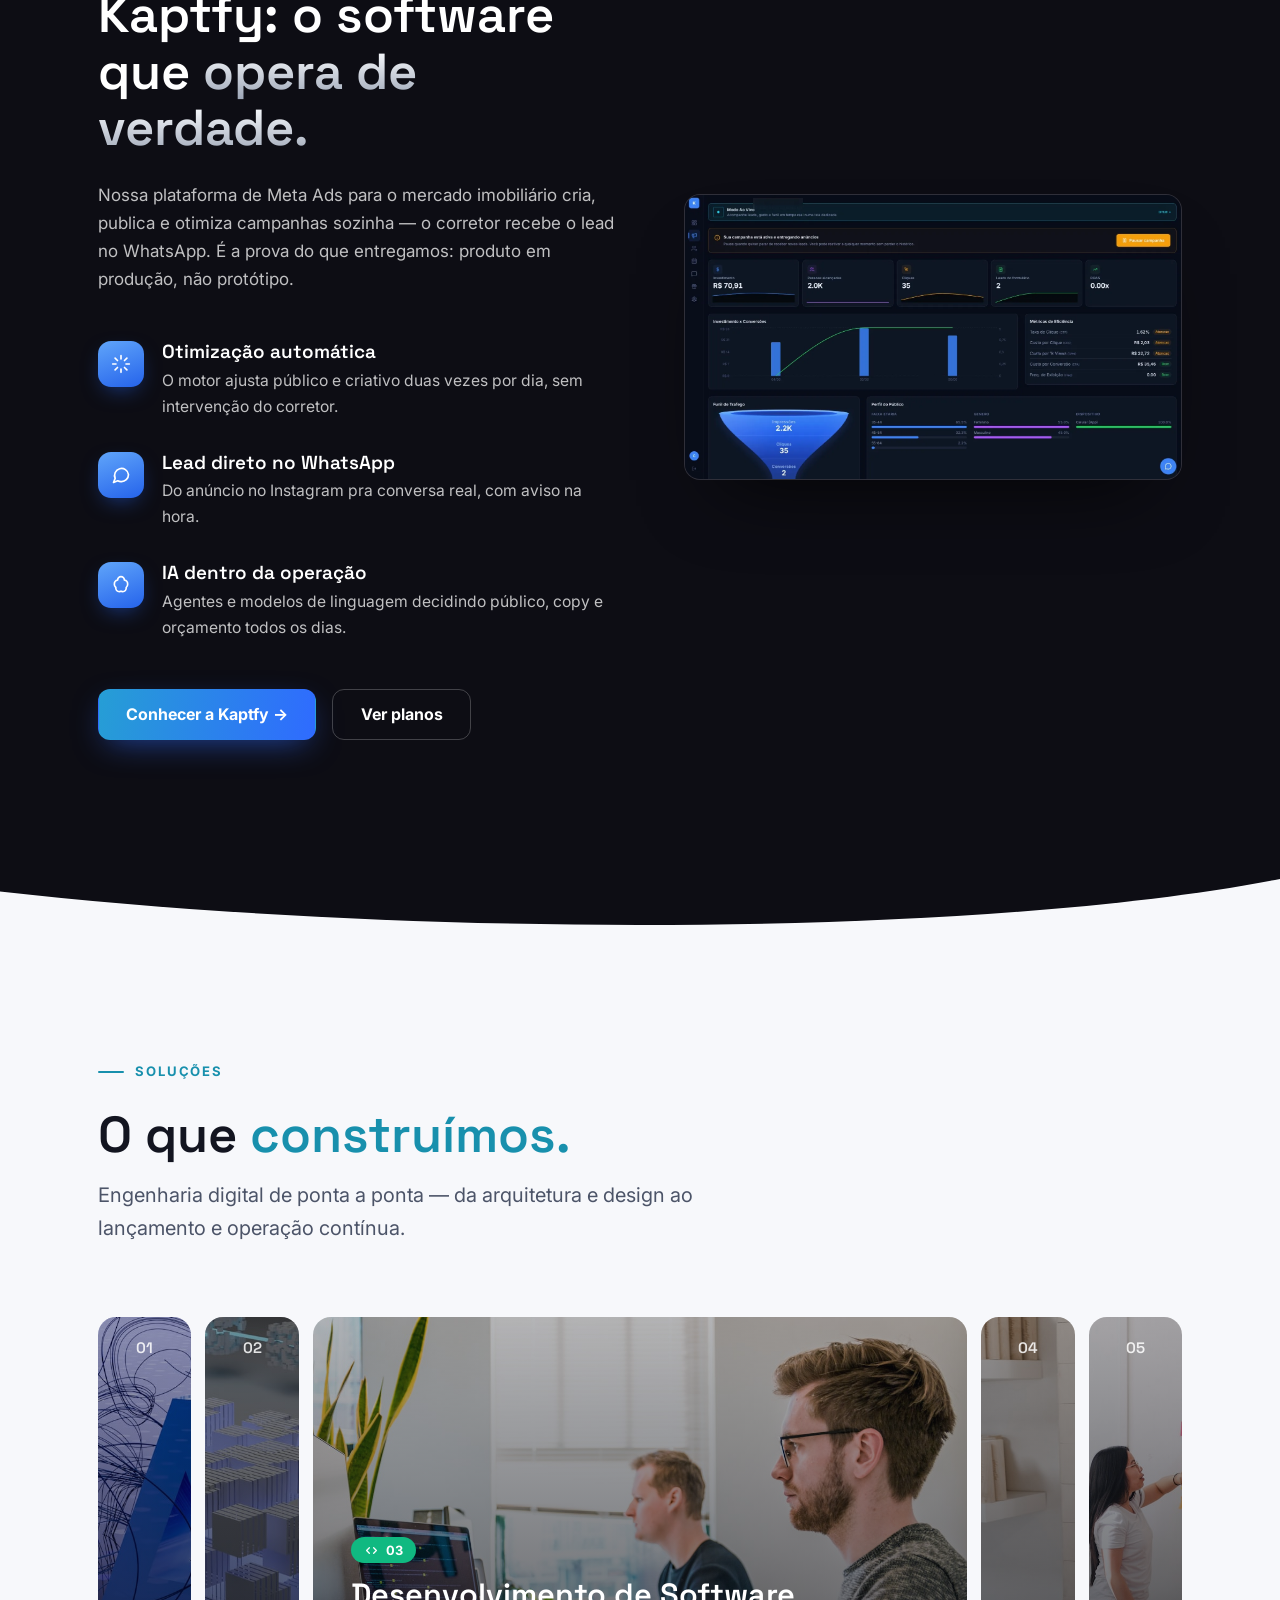
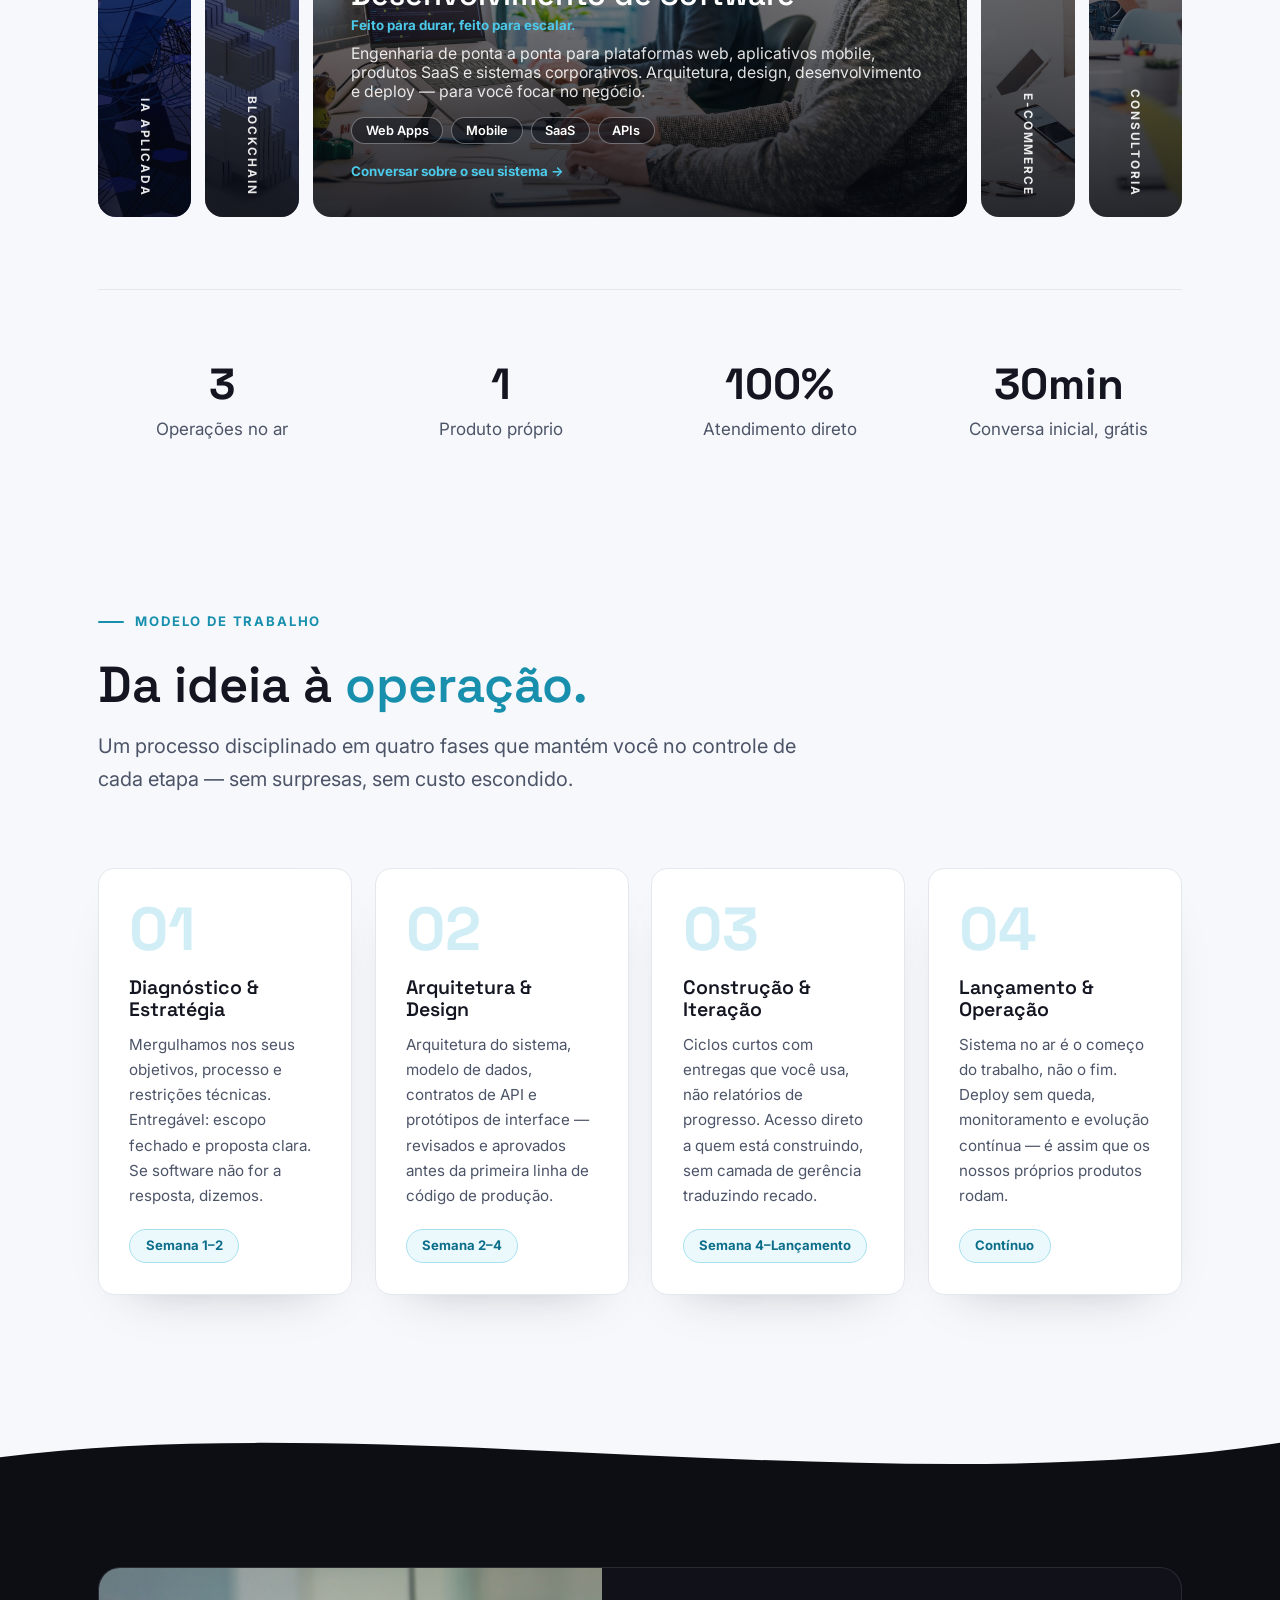
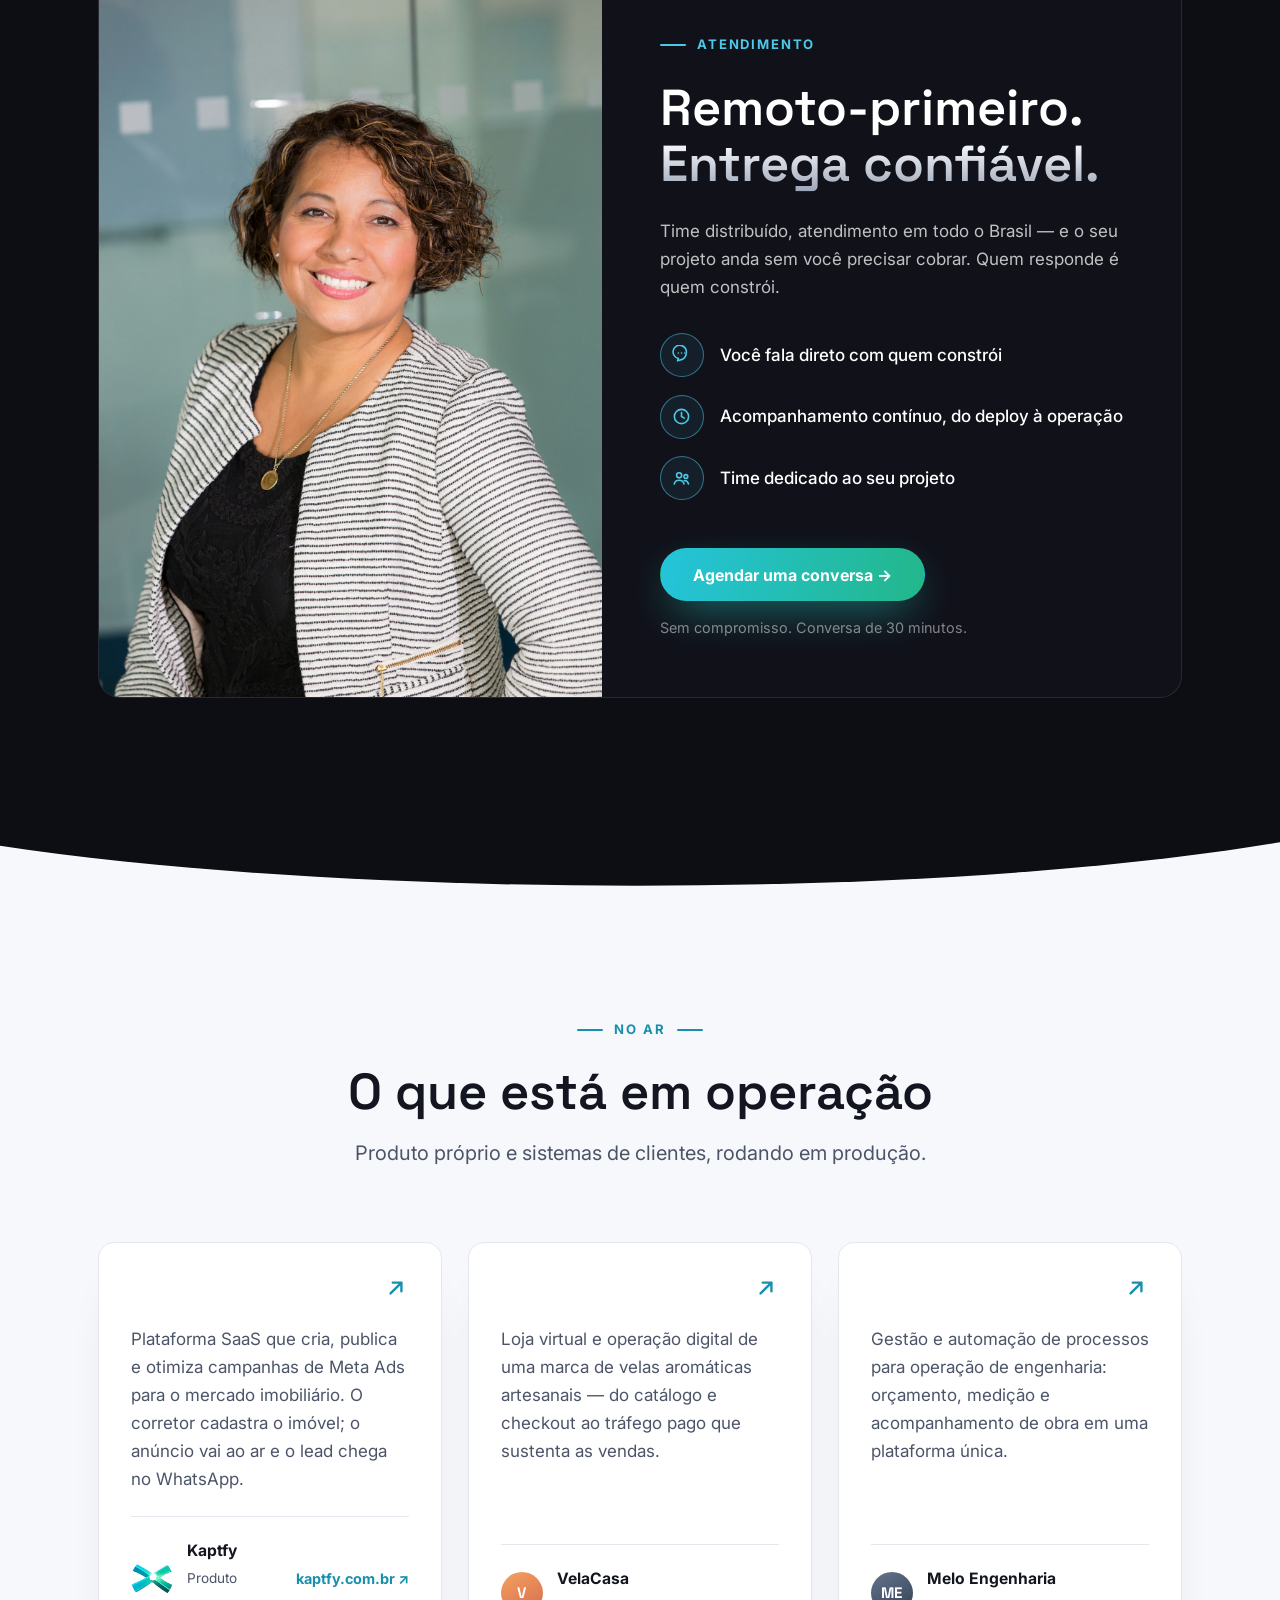
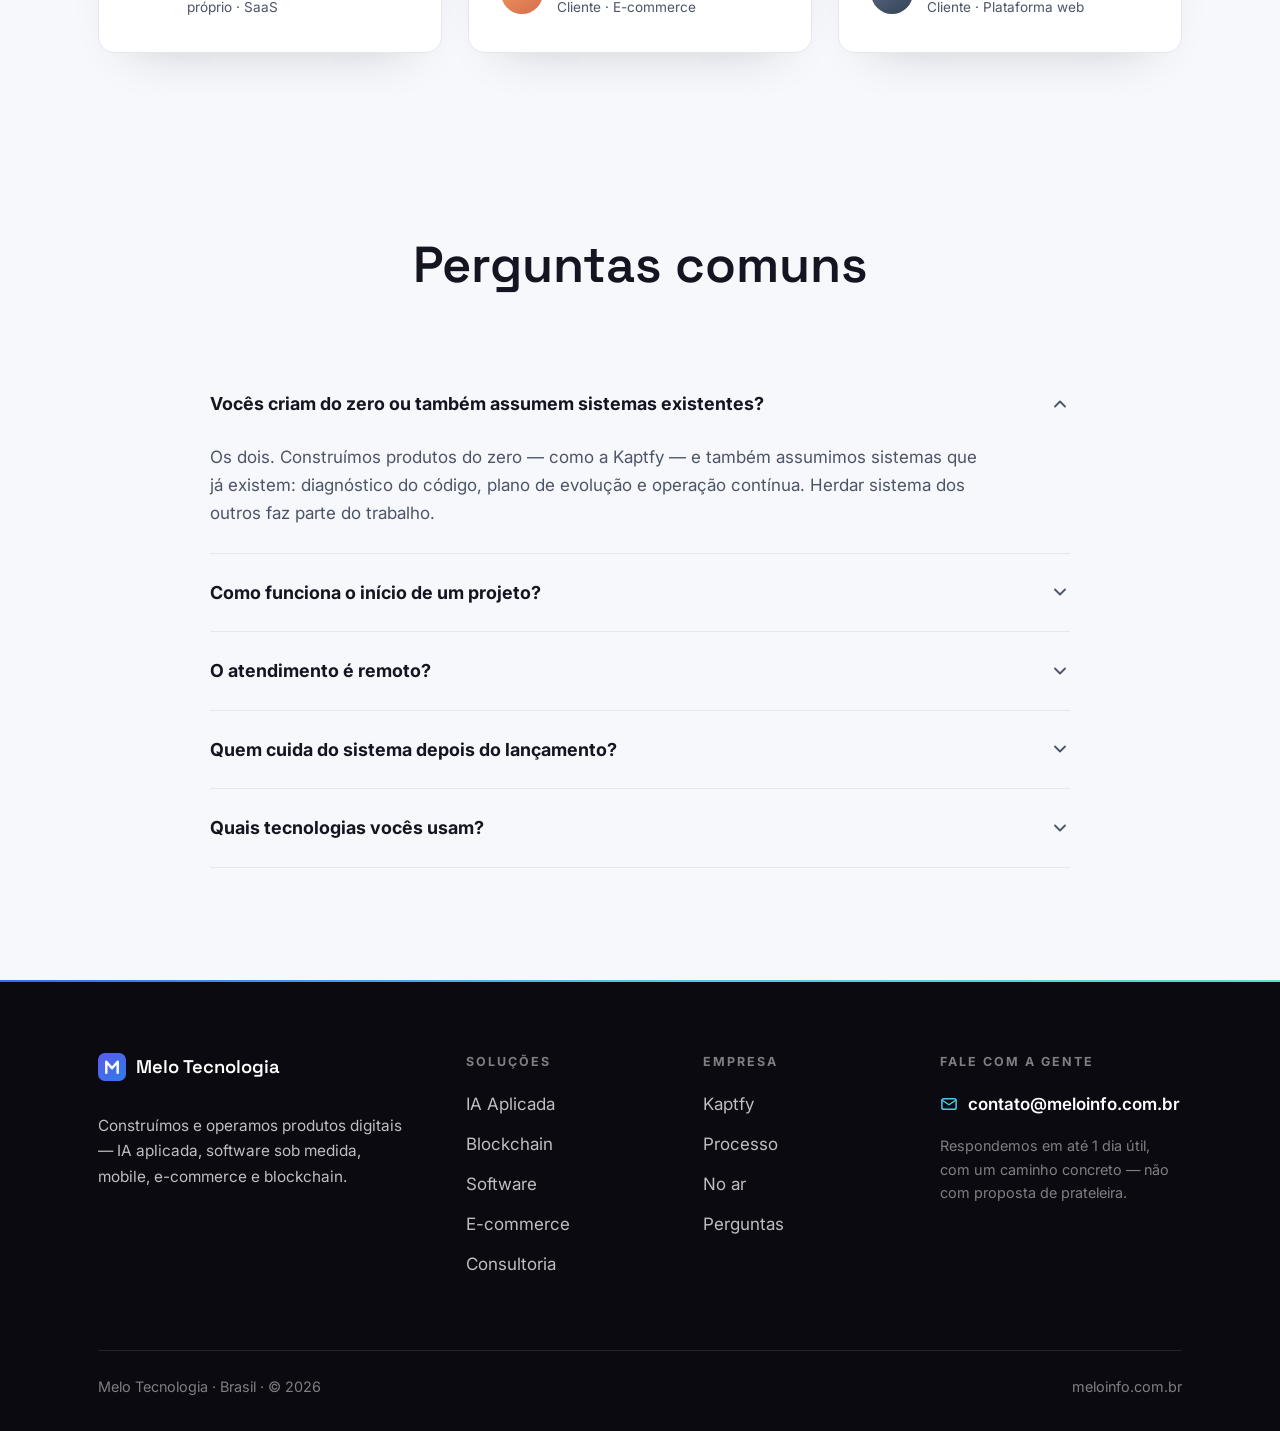
==== commit 77c2a11e: "v4: rebuild section-by-section on zedai.dev pattern — full-viewport hero, logo marquee, stats band, " ====
--- a/index.html
+++ b/index.html
@@ -8,15 +8,15 @@
 <meta name="description" content="Melo Tecnologia — estúdio de software: inteligência artificial aplicada, desenvolvimento mobile e web, blockchain e consultoria técnica.">
 <link rel="preconnect" href="https://fonts.googleapis.com">
 <link rel="preconnect" href="https://fonts.gstatic.com" crossorigin>
-<link rel="stylesheet" href="https://fonts.googleapis.com/css2?family=Space+Grotesk:wght@500;600;700&family=Inter:wght@400;500;600&display=swap">
+<link rel="stylesheet" href="https://fonts.googleapis.com/css2?family=Space+Grotesk:wght@500;600;700&family=Inter:wght@400;500;600;700&display=swap">
 <link rel="stylesheet" href="styles.css">
 <link rel="icon" type="image/svg+xml" href="mark.svg">
 </head>
-<body>
-
-<div class="nav-shell">
-  <header class="wrap nav">
-    <a class="brand" href="#" aria-label="Melo Tecnologia — início">
+<body id="topo">
+
+<header class="nav" id="nav">
+  <div class="wrap nav-inner">
+    <a class="brand" href="#topo" aria-label="Melo Tecnologia — início">
       <svg width="32" height="32" viewBox="0 0 32 32" fill="none" aria-hidden="true">
         <rect width="32" height="32" rx="8" fill="url(#bg)"/>
         <path d="M9.5 22.5V10l6.5 7.5L22.5 10v12.5" stroke="white" stroke-width="2.8" stroke-linecap="round" stroke-linejoin="round"/>
@@ -29,209 +29,325 @@
       </svg>
       <span class="word">Melo Tecnologia</span>
     </a>
-    <nav class="nav-links" aria-label="Navegação principal">
+    <button class="nav-burger" id="burger" aria-label="Abrir menu" aria-expanded="false" aria-controls="menu">
+      <svg width="26" height="26" viewBox="0 0 24 24" fill="none" stroke="currentColor" stroke-width="2" stroke-linecap="round"><path d="M4 7h16M4 12h16M4 17h16"/></svg>
+    </button>
+    <nav class="nav-links" id="menu" aria-label="Navegação principal">
+      <a class="active" href="#topo">Início</a>
       <a href="#solucoes">Soluções</a>
-      <a href="#trabalho">Trabalho</a>
       <a href="#processo">Processo</a>
-      <a class="btn btn-primary" href="mailto:contato@meloinfo.com.br">Fale com a gente</a>
+      <a href="#trabalho">No ar</a>
+      <a class="btn btn-nav" href="mailto:contato@meloinfo.com.br">Falar com a gente</a>
     </nav>
-  </header>
-</div>
+  </div>
+</header>
 
 <main>
 
   <section class="hero">
-    <div class="bg" aria-hidden="true"><img src="hero-bg.jpg" alt="" fetchpriority="high"></div>
+    <div class="hero-media" aria-hidden="true"><img src="hero-bg.jpg" alt="" fetchpriority="high"></div>
     <div class="wrap hero-inner">
-      <span class="eyebrow">Estúdio de tecnologia</span>
-      <h1>Projetamos, construímos e operamos software.</h1>
+      <span class="eyebrow no-dash">Estúdio de tecnologia para produtos digitais</span>
+      <h1>Projetamos, construímos e operamos software</h1>
       <p class="lede">A Melo cria produtos próprios — como a Kaptfy — e desenvolve sistemas sob medida com inteligência artificial, mobile, web e blockchain.</p>
       <div class="actions">
-        <a class="btn btn-primary" href="mailto:contato@meloinfo.com.br">Conversar sobre um projeto</a>
-        <a class="btn btn-outline" href="#trabalho">Ver o que está no ar</a>
-      </div>
-    </div>
-  </section>
-
-  <section class="wrap" id="produto">
-    <div class="product">
+        <a class="btn btn-grad" href="mailto:contato@meloinfo.com.br">Conversar sobre um projeto</a>
+        <a class="btn btn-dark" href="#trabalho">Ver o que está no ar</a>
+      </div>
+    </div>
+  </section>
+
+  <section class="logos" aria-label="Marcas que rodam com a Melo">
+    <p class="logos-cap">Produtos e operações que rodam com engenharia Melo</p>
+    <div class="marquee">
+      <div class="marquee-track">
+        <span class="wordmark">kaptfy</span>
+        <span class="wordmark serif">VelaCasa</span>
+        <span class="wordmark caps">Melo Engenharia</span>
+        <span class="wordmark">kaptfy</span>
+        <span class="wordmark serif">VelaCasa</span>
+        <span class="wordmark caps">Melo Engenharia</span>
+        <span class="wordmark" aria-hidden="true">kaptfy</span>
+        <span class="wordmark serif" aria-hidden="true">VelaCasa</span>
+        <span class="wordmark caps" aria-hidden="true">Melo Engenharia</span>
+        <span class="wordmark" aria-hidden="true">kaptfy</span>
+        <span class="wordmark serif" aria-hidden="true">VelaCasa</span>
+        <span class="wordmark caps" aria-hidden="true">Melo Engenharia</span>
+      </div>
+    </div>
+  </section>
+
+  <section class="stats-band">
+    <div class="wrap">
+      <div class="cells">
+        <div class="stat"><b>10+</b><span>Projetos entregues</span></div>
+        <div class="stat"><b>5</b><span>Áreas de engenharia</span></div>
+        <div class="stat"><b>24/7</b><span>Operação monitorada</span></div>
+      </div>
+    </div>
+  </section>
+
+  <section class="product" id="produto">
+    <div class="wrap grid">
       <div>
         <span class="eyebrow">Produto próprio</span>
-        <h2>Kaptfy: software que opera de verdade.</h2>
-        <p>Nossa plataforma de Meta Ads para o mercado imobiliário cria, publica e otimiza campanhas sozinha — o corretor recebe o lead no WhatsApp. É a prova do que entregamos: produto em produção, não protótipo.</p>
-        <ul class="mini-feats">
+        <h2>Kaptfy: o software que <span class="silver">opera de verdade.</span></h2>
+        <p class="lede">Nossa plataforma de Meta Ads para o mercado imobiliário cria, publica e otimiza campanhas sozinha — o corretor recebe o lead no WhatsApp. É a prova do que entregamos: produto em produção, não protótipo.</p>
+        <ul class="feats">
           <li>
-            <span class="mf-icon" aria-hidden="true"><svg width="18" height="18" viewBox="0 0 24 24" fill="none" stroke="rgb(150,180,255)" stroke-width="2" stroke-linecap="round" stroke-linejoin="round"><path d="M12 2v4M12 18v4M4.9 4.9l2.9 2.9M16.2 16.2l2.9 2.9M2 12h4M18 12h4M4.9 19.1l2.9-2.9M16.2 7.8l2.9-2.9"/></svg></span>
-            <div><h3>Otimização automática</h3><p>O motor ajusta público e criativo duas vezes por dia, sem intervenção do corretor.</p></div>
+            <span class="icon-sq" aria-hidden="true"><svg width="20" height="20" viewBox="0 0 24 24" fill="none" stroke="currentColor" stroke-width="2" stroke-linecap="round" stroke-linejoin="round"><path d="M12 2v4M12 18v4M4.9 4.9l2.9 2.9M16.2 16.2l2.9 2.9M2 12h4M18 12h4M4.9 19.1l2.9-2.9M16.2 7.8l2.9-2.9"/></svg></span>
+            <div>
+              <h3>Otimização automática</h3>
+              <p>O motor ajusta público e criativo duas vezes por dia, sem intervenção do corretor.</p>
+            </div>
           </li>
           <li>
-            <span class="mf-icon" aria-hidden="true"><svg width="18" height="18" viewBox="0 0 24 24" fill="none" stroke="rgb(150,180,255)" stroke-width="2" stroke-linecap="round" stroke-linejoin="round"><path d="M21 11.5a8.4 8.4 0 0 1-9 8.4 8.6 8.6 0 0 1-3.9-.9L3 21l2-5a8.4 8.4 0 1 1 16-4.5z"/></svg></span>
-            <div><h3>Lead direto no WhatsApp</h3><p>Do anúncio no Instagram pra conversa real, com aviso na hora.</p></div>
+            <span class="icon-sq" aria-hidden="true"><svg width="20" height="20" viewBox="0 0 24 24" fill="none" stroke="currentColor" stroke-width="2" stroke-linecap="round" stroke-linejoin="round"><path d="M21 11.5a8.4 8.4 0 0 1-9 8.4 8.6 8.6 0 0 1-3.9-.9L3 21l2-5a8.4 8.4 0 1 1 16-4.5z"/></svg></span>
+            <div>
+              <h3>Lead direto no WhatsApp</h3>
+              <p>Do anúncio no Instagram pra conversa real, com aviso na hora.</p>
+            </div>
           </li>
           <li>
-            <span class="mf-icon" aria-hidden="true"><svg width="18" height="18" viewBox="0 0 24 24" fill="none" stroke="rgb(150,180,255)" stroke-width="2" stroke-linecap="round" stroke-linejoin="round"><path d="M3 3v18h18"/><path d="M7 14l4-4 4 3 5-6"/></svg></span>
-            <div><a href="https://kaptfy.com.br" target="_blank" rel="noopener">Conhecer a Kaptfy →</a></div>
+            <span class="icon-sq" aria-hidden="true"><svg width="20" height="20" viewBox="0 0 24 24" fill="none" stroke="currentColor" stroke-width="2" stroke-linecap="round" stroke-linejoin="round"><path d="M12 2a4 4 0 0 1 4 4c2.5.5 4 2.4 4 5 0 1.6-.7 3-1.8 4 .5 3-1.7 5-4.2 5-.8 0-1.5-.2-2-.6-.5.4-1.2.6-2 .6-2.5 0-4.7-2-4.2-5A5.2 5.2 0 0 1 4 11c0-2.6 1.5-4.5 4-5a4 4 0 0 1 4-4z"/></svg></span>
+            <div>
+              <h3>IA dentro da operação</h3>
+              <p>Agentes e modelos de linguagem decidindo público, copy e orçamento todos os dias.</p>
+            </div>
           </li>
         </ul>
-      </div>
-      <figure>
+        <div class="actions">
+          <a class="btn btn-grad" href="https://kaptfy.com.br" target="_blank" rel="noopener">Conhecer a Kaptfy →</a>
+          <a class="btn btn-ghost" href="https://kaptfy.com.br/precos" target="_blank" rel="noopener">Ver planos</a>
+        </div>
+      </div>
+      <figure class="shot">
         <img src="kaptfy-painel.webp" alt="Painel da Kaptfy em produção: métricas de investimento, alcance e leads de uma campanha imobiliária" width="1600" height="917" loading="lazy">
-        <figcaption>Painel da Kaptfy em produção.</figcaption>
       </figure>
     </div>
   </section>
 
-  <section class="wrap" id="solucoes">
-    <header class="sec-head">
-      <span class="eyebrow">Soluções</span>
-      <h2>O que fazemos</h2>
-      <p>Cinco frentes, um padrão: entregar sistema rodando, não apresentação de sistema.</p>
-    </header>
-
-    <div class="tablist" role="tablist" aria-label="Soluções">
-      <button class="tab" role="tab" id="tab-ia" aria-controls="panel-ia" aria-selected="true">IA aplicada</button>
-      <button class="tab" role="tab" id="tab-mobile" aria-controls="panel-mobile" aria-selected="false">Mobile</button>
-      <button class="tab" role="tab" id="tab-web" aria-controls="panel-web" aria-selected="false">Web &amp; SaaS</button>
-      <button class="tab" role="tab" id="tab-chain" aria-controls="panel-chain" aria-selected="false">Blockchain</button>
-      <button class="tab" role="tab" id="tab-consult" aria-controls="panel-consult" aria-selected="false">Consultoria</button>
-    </div>
-
-    <div class="panel is-open" role="tabpanel" id="panel-ia" aria-labelledby="tab-ia">
-      <div>
-        <span class="p-icon" aria-hidden="true">
-          <svg width="22" height="22" viewBox="0 0 24 24" fill="none" stroke="#a5b4fc" stroke-width="1.8" stroke-linecap="round" stroke-linejoin="round"><path d="M12 2a4 4 0 0 1 4 4c2.5.5 4 2.4 4 5 0 1.6-.7 3-1.8 4 .5 3-1.7 5-4.2 5-.8 0-1.5-.2-2-.6-.5.4-1.2.6-2 .6-2.5 0-4.7-2-4.2-5A5.2 5.2 0 0 1 4 11c0-2.6 1.5-4.5 4-5a4 4 0 0 1 4-4z"/><path d="M12 6v12M8.5 9.5h7M8.5 14.5h7"/></svg>
-        </span>
-        <h3>Inteligência artificial dentro da operação</h3>
-        <p class="desc">Agentes e automações com modelos de linguagem no fluxo real de trabalho — decidindo, escrevendo e executando com supervisão humana onde importa. É o que roda na Kaptfy todos os dias.</p>
-      </div>
-      <ul>
-        <li><span class="tick" aria-hidden="true"><svg width="11" height="11" viewBox="0 0 24 24" fill="none" stroke="#a5b4fc" stroke-width="3" stroke-linecap="round" stroke-linejoin="round"><path d="M20 6 9 17l-5-5"/></svg></span><span><strong>Agentes de operação</strong> — atendimento, triagem e rotinas que hoje consomem gente</span></li>
-        <li><span class="tick" aria-hidden="true"><svg width="11" height="11" viewBox="0 0 24 24" fill="none" stroke="#a5b4fc" stroke-width="3" stroke-linecap="round" stroke-linejoin="round"><path d="M20 6 9 17l-5-5"/></svg></span><span><strong>Integração de LLMs</strong> a sistemas que você já usa, com aprovação humana configurável</span></li>
-        <li><span class="tick" aria-hidden="true"><svg width="11" height="11" viewBox="0 0 24 24" fill="none" stroke="#a5b4fc" stroke-width="3" stroke-linecap="round" stroke-linejoin="round"><path d="M20 6 9 17l-5-5"/></svg></span><span><strong>Custo sob controle</strong> — arquitetura de prompts e cache pensada pra conta fechar</span></li>
-      </ul>
-    </div>
-
-    <div class="panel" role="tabpanel" id="panel-mobile" aria-labelledby="tab-mobile" hidden>
-      <div>
-        <span class="p-icon" aria-hidden="true">
-          <svg width="22" height="22" viewBox="0 0 24 24" fill="none" stroke="#a5b4fc" stroke-width="1.8" stroke-linecap="round" stroke-linejoin="round"><rect x="6" y="2.5" width="12" height="19" rx="3"/><path d="M10.5 18.5h3"/></svg>
-        </span>
-        <h3>Aplicativos iOS e Android</h3>
-        <p class="desc">Da arquitetura à publicação nas lojas. Apps que conversam com o seu backend, recebem push e funcionam como o usuário espera — não adaptações de site.</p>
-      </div>
-      <ul>
-        <li><span class="tick" aria-hidden="true"><svg width="11" height="11" viewBox="0 0 24 24" fill="none" stroke="#a5b4fc" stroke-width="3" stroke-linecap="round" stroke-linejoin="round"><path d="M20 6 9 17l-5-5"/></svg></span><span><strong>React Native</strong> — uma base de código, duas plataformas, experiência nativa</span></li>
-        <li><span class="tick" aria-hidden="true"><svg width="11" height="11" viewBox="0 0 24 24" fill="none" stroke="#a5b4fc" stroke-width="3" stroke-linecap="round" stroke-linejoin="round"><path d="M20 6 9 17l-5-5"/></svg></span><span><strong>Publicação completa</strong> — App Store e Google Play, do cadastro à revisão</span></li>
-        <li><span class="tick" aria-hidden="true"><svg width="11" height="11" viewBox="0 0 24 24" fill="none" stroke="#a5b4fc" stroke-width="3" stroke-linecap="round" stroke-linejoin="round"><path d="M20 6 9 17l-5-5"/></svg></span><span><strong>Notificações push</strong> e integração com sistemas existentes</span></li>
-      </ul>
-    </div>
-
-    <div class="panel" role="tabpanel" id="panel-web" aria-labelledby="tab-web" hidden>
-      <div>
-        <span class="p-icon" aria-hidden="true">
-          <svg width="22" height="22" viewBox="0 0 24 24" fill="none" stroke="#a5b4fc" stroke-width="1.8" stroke-linecap="round" stroke-linejoin="round"><rect x="2.5" y="4" width="19" height="15" rx="2.5"/><path d="M2.5 9h19M7 6.5h.01"/></svg>
-        </span>
-        <h3>Plataformas web completas</h3>
-        <p class="desc">Produto, painel administrativo, API, cobrança recorrente e infraestrutura. O ciclo inteiro de um SaaS — que a gente conhece porque opera o nosso.</p>
-      </div>
-      <ul>
-        <li><span class="tick" aria-hidden="true"><svg width="11" height="11" viewBox="0 0 24 24" fill="none" stroke="#a5b4fc" stroke-width="3" stroke-linecap="round" stroke-linejoin="round"><path d="M20 6 9 17l-5-5"/></svg></span><span><strong>Aplicações multi-tenant</strong> com controle de acesso por workspace</span></li>
-        <li><span class="tick" aria-hidden="true"><svg width="11" height="11" viewBox="0 0 24 24" fill="none" stroke="#a5b4fc" stroke-width="3" stroke-linecap="round" stroke-linejoin="round"><path d="M20 6 9 17l-5-5"/></svg></span><span><strong>Billing com Stripe</strong> — assinatura, upgrade, inadimplência, nota</span></li>
-        <li><span class="tick" aria-hidden="true"><svg width="11" height="11" viewBox="0 0 24 24" fill="none" stroke="#a5b4fc" stroke-width="3" stroke-linecap="round" stroke-linejoin="round"><path d="M20 6 9 17l-5-5"/></svg></span><span><strong>Infraestrutura</strong> — deploy contínuo, monitoramento e backup desde o dia um</span></li>
-      </ul>
-    </div>
-
-    <div class="panel" role="tabpanel" id="panel-chain" aria-labelledby="tab-chain" hidden>
-      <div>
-        <span class="p-icon" aria-hidden="true">
-          <svg width="22" height="22" viewBox="0 0 24 24" fill="none" stroke="#a5b4fc" stroke-width="1.8" stroke-linecap="round" stroke-linejoin="round"><rect x="3" y="3" width="7" height="7" rx="1.5"/><rect x="14" y="14" width="7" height="7" rx="1.5"/><path d="M10 6.5h2.5A1.5 1.5 0 0 1 14 8v2.5M14 17.5h-2.5A1.5 1.5 0 0 1 10 16v-2.5"/></svg>
-        </span>
-        <h3>Blockchain e criptoativos</h3>
-        <p class="desc">Smart contracts escritos pra serem auditados, infraestrutura de chain e integração de pagamentos com cripto — engenharia, não especulação.</p>
-      </div>
-      <ul>
-        <li><span class="tick" aria-hidden="true"><svg width="11" height="11" viewBox="0 0 24 24" fill="none" stroke="#a5b4fc" stroke-width="3" stroke-linecap="round" stroke-linejoin="round"><path d="M20 6 9 17l-5-5"/></svg></span><span><strong>Smart contracts</strong> em Solidity, com suíte de testes e revisão de segurança</span></li>
-        <li><span class="tick" aria-hidden="true"><svg width="11" height="11" viewBox="0 0 24 24" fill="none" stroke="#a5b4fc" stroke-width="3" stroke-linecap="round" stroke-linejoin="round"><path d="M20 6 9 17l-5-5"/></svg></span><span><strong>Infraestrutura de rede</strong> — nós, RPC, indexação e monitoramento</span></li>
-        <li><span class="tick" aria-hidden="true"><svg width="11" height="11" viewBox="0 0 24 24" fill="none" stroke="#a5b4fc" stroke-width="3" stroke-linecap="round" stroke-linejoin="round"><path d="M20 6 9 17l-5-5"/></svg></span><span><strong>Integração de pagamentos</strong> e custódia em produtos existentes</span></li>
-      </ul>
-    </div>
-
-    <div class="panel" role="tabpanel" id="panel-consult" aria-labelledby="tab-consult" hidden>
-      <div>
-        <span class="p-icon" aria-hidden="true">
-          <svg width="22" height="22" viewBox="0 0 24 24" fill="none" stroke="#a5b4fc" stroke-width="1.8" stroke-linecap="round" stroke-linejoin="round"><circle cx="12" cy="12" r="3"/><path d="M19.4 15a1.65 1.65 0 0 0 .33 1.82l.06.06a2 2 0 1 1-2.83 2.83l-.06-.06a1.65 1.65 0 0 0-1.82-.33 1.65 1.65 0 0 0-1 1.51V21a2 2 0 1 1-4 0v-.09A1.65 1.65 0 0 0 9 19.4a1.65 1.65 0 0 0-1.82.33l-.06.06a2 2 0 1 1-2.83-2.83l.06-.06a1.65 1.65 0 0 0 .33-1.82 1.65 1.65 0 0 0-1.51-1H3a2 2 0 1 1 0-4h.09A1.65 1.65 0 0 0 4.6 9a1.65 1.65 0 0 0-.33-1.82l-.06-.06a2 2 0 1 1 2.83-2.83l.06.06a1.65 1.65 0 0 0 1.82.33H9a1.65 1.65 0 0 0 1-1.51V3a2 2 0 1 1 4 0v.09a1.65 1.65 0 0 0 1 1.51 1.65 1.65 0 0 0 1.82-.33l.06-.06a2 2 0 1 1 2.83 2.83l-.06.06a1.65 1.65 0 0 0-.33 1.82V9c0 .66.39 1.26 1 1.51h.09a2 2 0 1 1 0 4h-.09a1.65 1.65 0 0 0-1.51 1z"/></svg>
-        </span>
-        <h3>Consultoria técnica</h3>
-        <p class="desc">Uma segunda opinião de quem constrói. Revisão de arquitetura, performance e segurança com recomendação executável — e a opção de implementar com você.</p>
-      </div>
-      <ul>
-        <li><span class="tick" aria-hidden="true"><svg width="11" height="11" viewBox="0 0 24 24" fill="none" stroke="#a5b4fc" stroke-width="3" stroke-linecap="round" stroke-linejoin="round"><path d="M20 6 9 17l-5-5"/></svg></span><span><strong>Revisão de arquitetura</strong> antes de decisões caras de reescrever</span></li>
-        <li><span class="tick" aria-hidden="true"><svg width="11" height="11" viewBox="0 0 24 24" fill="none" stroke="#a5b4fc" stroke-width="3" stroke-linecap="round" stroke-linejoin="round"><path d="M20 6 9 17l-5-5"/></svg></span><span><strong>Performance e custo</strong> — banco, consultas, infraestrutura e fatura de nuvem</span></li>
-        <li><span class="tick" aria-hidden="true"><svg width="11" height="11" viewBox="0 0 24 24" fill="none" stroke="#a5b4fc" stroke-width="3" stroke-linecap="round" stroke-linejoin="round"><path d="M20 6 9 17l-5-5"/></svg></span><span><strong>Capacitação do time</strong> — seu time aprende o que a gente faz, junto</span></li>
-      </ul>
-    </div>
-  </section>
-
-  <section class="wrap" id="trabalho">
-    <header class="sec-head">
-      <span class="eyebrow">No ar</span>
-      <h2>O que está no ar</h2>
-      <p>Produto próprio e sistemas de clientes, em produção.</p>
-    </header>
-
-    <div class="work-grid">
-      <article class="work-card">
-        <span class="badge">Produto próprio</span>
-        <h3>Kaptfy</h3>
-        <p>Plataforma SaaS que cria, publica e otimiza campanhas de Meta Ads para o mercado imobiliário. O corretor cadastra o imóvel; o anúncio vai ao ar e o lead chega no WhatsApp dele.</p>
-        <a class="go" href="https://kaptfy.com.br" target="_blank" rel="noopener">kaptfy.com.br →</a>
-      </article>
-
-      <article class="work-card">
-        <span class="badge alt">Cliente</span>
-        <h3>VelaCasa</h3>
-        <p>Loja virtual e operação digital de uma marca de velas aromáticas artesanais — do catálogo ao tráfego pago.</p>
-      </article>
-
-      <article class="work-card">
-        <span class="badge alt">Cliente</span>
-        <h3>Melo Engenharia</h3>
-        <p>Gestão e automação de processos para operação de engenharia: orçamento, medição e acompanhamento de obra.</p>
-      </article>
-    </div>
-  </section>
-
-  <section class="light-band" id="processo">
+  <svg class="wave" viewBox="0 0 1440 100" preserveAspectRatio="none" aria-hidden="true" style="background: var(--light-bg);">
+    <path fill="rgb(13,13,20)" d="M0,0 H1440 V30 C1100,96 460,96 0,44 Z"/>
+  </svg>
+
+  <section class="light" id="solucoes">
     <div class="wrap">
       <header class="sec-head">
-        <span class="eyebrow">Processo</span>
-        <h2>Como trabalhamos</h2>
+        <span class="eyebrow">Soluções</span>
+        <h2>O que <span class="tw">construímos.</span></h2>
+        <p class="sub">Engenharia digital de ponta a ponta — da arquitetura e design ao lançamento e operação contínua.</p>
       </header>
-      <ol class="steps">
-        <li>
-          <h3>Diagnóstico</h3>
-          <p>Entendemos o problema antes de escrever código: processo, dados, restrições. Se software não for a resposta, dizemos — sai mais barato ouvir isso agora.</p>
-        </li>
-        <li>
-          <h3>Construção</h3>
+
+      <div class="acc" id="acc">
+        <button class="acc-item" style="--img:url('img/ia.jpg')" aria-expanded="false">
+          <span class="acc-rail"><span class="num">01</span><span class="vt">IA Aplicada</span></span>
+          <span class="acc-body">
+            <span class="badge-num"><svg width="13" height="13" viewBox="0 0 24 24" fill="none" stroke="currentColor" stroke-width="2.4" stroke-linecap="round" stroke-linejoin="round"><path d="M12 2a4 4 0 0 1 4 4c2.5.5 4 2.4 4 5 0 1.6-.7 3-1.8 4 .5 3-1.7 5-4.2 5-.8 0-1.5-.2-2-.6-.5.4-1.2.6-2 .6-2.5 0-4.7-2-4.2-5A5.2 5.2 0 0 1 4 11c0-2.6 1.5-4.5 4-5a4 4 0 0 1 4-4z"/></svg> 01</span>
+            <h3>IA Aplicada</h3>
+            <p class="acc-tag">Inteligência dentro da operação.</p>
+            <p class="acc-desc">Agentes e automações com modelos de linguagem no fluxo real de trabalho — decidindo, escrevendo e executando com supervisão humana onde importa. É o que roda na Kaptfy todos os dias.</p>
+            <span class="acc-pills"><span>Agentes</span><span>LLMs</span><span>Automação</span></span>
+            <span class="acc-more">Conversar sobre IA →</span>
+          </span>
+        </button>
+
+        <button class="acc-item" style="--img:url('img/blockchain.jpg')" aria-expanded="false">
+          <span class="acc-rail"><span class="num">02</span><span class="vt">Blockchain</span></span>
+          <span class="acc-body">
+            <span class="badge-num"><svg width="13" height="13" viewBox="0 0 24 24" fill="none" stroke="currentColor" stroke-width="2.4" stroke-linecap="round" stroke-linejoin="round"><rect x="3" y="3" width="7" height="7" rx="1.5"/><rect x="14" y="14" width="7" height="7" rx="1.5"/><path d="M10 6.5h2.5A1.5 1.5 0 0 1 14 8v2.5M14 17.5h-2.5A1.5 1.5 0 0 1 10 16v-2.5"/></svg> 02</span>
+            <h3>Blockchain</h3>
+            <p class="acc-tag">Engenharia, não especulação.</p>
+            <p class="acc-desc">Smart contracts escritos para serem auditados, infraestrutura de rede — nós, RPC, indexação — e integração de pagamentos com cripto em produtos existentes.</p>
+            <span class="acc-pills"><span>Smart Contracts</span><span>Web3</span><span>Infra de rede</span></span>
+            <span class="acc-more">Conversar sobre Web3 →</span>
+          </span>
+        </button>
+
+        <button class="acc-item is-active" style="--img:url('img/software.jpg')" aria-expanded="true">
+          <span class="acc-rail"><span class="num">03</span><span class="vt">Software</span></span>
+          <span class="acc-body">
+            <span class="badge-num"><svg width="13" height="13" viewBox="0 0 24 24" fill="none" stroke="currentColor" stroke-width="2.4" stroke-linecap="round" stroke-linejoin="round"><path d="m8 7-5 5 5 5M16 7l5 5-5 5"/></svg> 03</span>
+            <h3>Desenvolvimento de Software</h3>
+            <p class="acc-tag">Feito para durar, feito para escalar.</p>
+            <p class="acc-desc">Engenharia de ponta a ponta para plataformas web, aplicativos mobile, produtos SaaS e sistemas corporativos. Arquitetura, design, desenvolvimento e deploy — para você focar no negócio.</p>
+            <span class="acc-pills"><span>Web Apps</span><span>Mobile</span><span>SaaS</span><span>APIs</span></span>
+            <span class="acc-more">Conversar sobre o seu sistema →</span>
+          </span>
+        </button>
+
+        <button class="acc-item" style="--img:url('img/ecommerce.jpg')" aria-expanded="false">
+          <span class="acc-rail"><span class="num">04</span><span class="vt">E-commerce</span></span>
+          <span class="acc-body">
+            <span class="badge-num"><svg width="13" height="13" viewBox="0 0 24 24" fill="none" stroke="currentColor" stroke-width="2.4" stroke-linecap="round" stroke-linejoin="round"><circle cx="9" cy="20" r="1.5"/><circle cx="18" cy="20" r="1.5"/><path d="M2.5 3.5h3l2.7 12h10.3l2-8.5H6.2"/></svg> 04</span>
+            <h3>E-commerce</h3>
+            <p class="acc-tag">Da vitrine ao pagamento.</p>
+            <p class="acc-desc">Loja, checkout, meios de pagamento e operação digital — catálogo, frete e tráfego pago trabalhando juntos. Como fazemos na VelaCasa.</p>
+            <span class="acc-pills"><span>Lojas</span><span>Pagamentos</span><span>Operação</span></span>
+            <span class="acc-more">Conversar sobre a sua loja →</span>
+          </span>
+        </button>
+
+        <button class="acc-item" style="--img:url('img/consultoria.jpg')" aria-expanded="false">
+          <span class="acc-rail"><span class="num">05</span><span class="vt">Consultoria</span></span>
+          <span class="acc-body">
+            <span class="badge-num"><svg width="13" height="13" viewBox="0 0 24 24" fill="none" stroke="currentColor" stroke-width="2.4" stroke-linecap="round" stroke-linejoin="round"><circle cx="12" cy="8" r="3.5"/><path d="M4.5 20c.8-3.4 3.9-5.5 7.5-5.5s6.7 2.1 7.5 5.5"/></svg> 05</span>
+            <h3>Consultoria Técnica</h3>
+            <p class="acc-tag">Uma segunda opinião de quem constrói.</p>
+            <p class="acc-desc">Revisão de arquitetura, performance e segurança com recomendação executável — e a opção de implementar com você, capacitando o seu time no caminho.</p>
+            <span class="acc-pills"><span>Arquitetura</span><span>Performance</span><span>Segurança</span></span>
+            <span class="acc-more">Pedir uma revisão →</span>
+          </span>
+        </button>
+      </div>
+
+      <div class="stats-row">
+        <div><b>3</b><span>Operações no ar</span></div>
+        <div><b>1</b><span>Produto próprio</span></div>
+        <div><b>100%</b><span>Atendimento direto</span></div>
+        <div><b>30min</b><span>Conversa inicial, grátis</span></div>
+      </div>
+    </div>
+  </section>
+
+  <section class="light tight" id="processo">
+    <div class="wrap">
+      <header class="sec-head">
+        <span class="eyebrow">Modelo de trabalho</span>
+        <h2>Da ideia à <span class="tw">operação.</span></h2>
+        <p class="sub">Um processo disciplinado em quatro fases que mantém você no controle de cada etapa — sem surpresas, sem custo escondido.</p>
+      </header>
+
+      <div class="phases">
+        <article class="phase">
+          <span class="ghost" aria-hidden="true">01</span>
+          <h3>Diagnóstico &amp; Estratégia</h3>
+          <p>Mergulhamos nos seus objetivos, processo e restrições técnicas. Entregável: escopo fechado e proposta clara. Se software não for a resposta, dizemos.</p>
+          <span class="wk">Semana 1–2</span>
+        </article>
+        <article class="phase">
+          <span class="ghost" aria-hidden="true">02</span>
+          <h3>Arquitetura &amp; Design</h3>
+          <p>Arquitetura do sistema, modelo de dados, contratos de API e protótipos de interface — revisados e aprovados antes da primeira linha de código de produção.</p>
+          <span class="wk">Semana 2–4</span>
+        </article>
+        <article class="phase">
+          <span class="ghost" aria-hidden="true">03</span>
+          <h3>Construção &amp; Iteração</h3>
           <p>Ciclos curtos com entregas que você usa, não relatórios de progresso. Acesso direto a quem está construindo, sem camada de gerência traduzindo recado.</p>
-        </li>
-        <li>
-          <h3>Operação</h3>
-          <p>Sistema no ar é o começo do trabalho, não o fim. Monitoramos, corrigimos e evoluímos — é assim que os nossos próprios produtos rodam.</p>
-        </li>
-      </ol>
-    </div>
-  </section>
-
-  <section class="cta-final" id="contato">
-    <div class="wrap">
-      <span class="eyebrow">Contato</span>
-      <h2>Conte o problema</h2>
-      <p>Escreva com o contexto que tiver — uma ideia, um sistema travado, uma dúvida técnica. Respondemos com um caminho concreto, não com proposta de prateleira.</p>
-      <div class="actions">
-        <a class="btn btn-primary" href="mailto:contato@meloinfo.com.br">Falar com a Melo</a>
-        <a class="mailto" href="mailto:contato@meloinfo.com.br">contato@meloinfo.com.br</a>
+          <span class="wk">Semana 4–Lançamento</span>
+        </article>
+        <article class="phase">
+          <span class="ghost" aria-hidden="true">04</span>
+          <h3>Lançamento &amp; Operação</h3>
+          <p>Sistema no ar é o começo do trabalho, não o fim. Deploy sem queda, monitoramento e evolução contínua — é assim que os nossos próprios produtos rodam.</p>
+          <span class="wk">Contínuo</span>
+        </article>
+      </div>
+    </div>
+  </section>
+
+  <svg class="wave" viewBox="0 0 1440 100" preserveAspectRatio="none" aria-hidden="true" style="background: var(--light-bg);">
+    <path fill="rgb(13,13,20)" d="M0,100 H1440 V40 C1000,108 420,2 0,56 Z"/>
+  </svg>
+
+  <section class="reach" id="atendimento">
+    <div class="wrap">
+      <div class="reach-card">
+        <div class="reach-photo">
+          <img src="img/atendimento.jpg" alt="Atendimento direto: conversa de trabalho em andamento" loading="lazy">
+        </div>
+        <div class="reach-body">
+          <span class="eyebrow">Atendimento</span>
+          <h2>Remoto-primeiro.<br><span class="silver">Entrega confiável.</span></h2>
+          <p class="lede">Time distribuído, atendimento em todo o Brasil — e o seu projeto anda sem você precisar cobrar. Quem responde é quem constrói.</p>
+          <ul class="blts">
+            <li><span class="blt-ic" aria-hidden="true"><svg width="19" height="19" viewBox="0 0 24 24" fill="none" stroke="currentColor" stroke-width="2" stroke-linecap="round" stroke-linejoin="round"><path d="M14 9.5a8.4 8.4 0 0 1-7.5 8.3L3 19l1.2-3A8.4 8.4 0 1 1 14 9.5z" transform="translate(4 1)"/><path d="M8 10h.01M12 10h.01M16 10h.01"/></svg></span>Você fala direto com quem constrói</li>
+            <li><span class="blt-ic" aria-hidden="true"><svg width="19" height="19" viewBox="0 0 24 24" fill="none" stroke="currentColor" stroke-width="2" stroke-linecap="round" stroke-linejoin="round"><circle cx="12" cy="12" r="9"/><path d="M12 7v5l3.5 2"/></svg></span>Acompanhamento contínuo, do deploy à operação</li>
+            <li><span class="blt-ic" aria-hidden="true"><svg width="19" height="19" viewBox="0 0 24 24" fill="none" stroke="currentColor" stroke-width="2" stroke-linecap="round" stroke-linejoin="round"><circle cx="9" cy="8" r="3.2"/><path d="M2.8 19c.7-2.9 3.2-4.8 6.2-4.8s5.5 1.9 6.2 4.8"/><circle cx="17.5" cy="9.5" r="2.4"/><path d="M15.5 14.6c2.6.2 4.8 1.9 5.4 4.4"/></svg></span>Time dedicado ao seu projeto</li>
+          </ul>
+          <div class="actions">
+            <a class="btn btn-pill" href="mailto:contato@meloinfo.com.br">Agendar uma conversa →</a>
+          </div>
+          <p class="micro">Sem compromisso. Conversa de 30 minutos.</p>
+        </div>
+      </div>
+    </div>
+  </section>
+
+  <svg class="wave" viewBox="0 0 1440 100" preserveAspectRatio="none" aria-hidden="true" style="background: var(--light-bg);">
+    <path fill="rgb(13,13,20)" d="M0,0 H1440 V36 C1060,100 400,100 0,40 Z"/>
+  </svg>
+
+  <section class="light" id="trabalho">
+    <div class="wrap">
+      <header class="sec-head center">
+        <span class="eyebrow center">No ar</span>
+        <h2>O que está em operação</h2>
+        <p class="sub">Produto próprio e sistemas de clientes, rodando em produção.</p>
+      </header>
+
+      <div class="cases">
+        <article class="case">
+          <span class="mark" aria-hidden="true"><svg width="26" height="26" viewBox="0 0 24 24" fill="none" stroke="currentColor" stroke-width="2.2" stroke-linecap="round" stroke-linejoin="round"><path d="M7 17 17 7M9 7h8v8"/></svg></span>
+          <p>Plataforma SaaS que cria, publica e otimiza campanhas de Meta Ads para o mercado imobiliário. O corretor cadastra o imóvel; o anúncio vai ao ar e o lead chega no WhatsApp.</p>
+          <div class="sep" aria-hidden="true"></div>
+          <div class="case-foot">
+            <span class="avatar"><img src="img/kaptfy-icon.png" alt=""></span>
+            <div><b>Kaptfy</b><small>Produto próprio · SaaS</small></div>
+            <a class="case-link" href="https://kaptfy.com.br" target="_blank" rel="noopener">kaptfy.com.br ↗</a>
+          </div>
+        </article>
+
+        <article class="case">
+          <span class="mark" aria-hidden="true"><svg width="26" height="26" viewBox="0 0 24 24" fill="none" stroke="currentColor" stroke-width="2.2" stroke-linecap="round" stroke-linejoin="round"><path d="M7 17 17 7M9 7h8v8"/></svg></span>
+          <p>Loja virtual e operação digital de uma marca de velas aromáticas artesanais — do catálogo e checkout ao tráfego pago que sustenta as vendas.</p>
+          <div class="sep" aria-hidden="true"></div>
+          <div class="case-foot">
+            <span class="avatar v">V</span>
+            <div><b>VelaCasa</b><small>Cliente · E-commerce</small></div>
+          </div>
+        </article>
+
+        <article class="case">
+          <span class="mark" aria-hidden="true"><svg width="26" height="26" viewBox="0 0 24 24" fill="none" stroke="currentColor" stroke-width="2.2" stroke-linecap="round" stroke-linejoin="round"><path d="M7 17 17 7M9 7h8v8"/></svg></span>
+          <p>Gestão e automação de processos para operação de engenharia: orçamento, medição e acompanhamento de obra em uma plataforma única.</p>
+          <div class="sep" aria-hidden="true"></div>
+          <div class="case-foot">
+            <span class="avatar me">ME</span>
+            <div><b>Melo Engenharia</b><small>Cliente · Plataforma web</small></div>
+          </div>
+        </article>
+      </div>
+    </div>
+  </section>
+
+  <section class="light tight" id="faq">
+    <div class="wrap">
+      <header class="sec-head center">
+        <h2>Perguntas comuns</h2>
+      </header>
+      <div class="faq-list">
+        <details class="faq-item" open>
+          <summary>Vocês criam do zero ou também assumem sistemas existentes?<svg width="20" height="20" viewBox="0 0 24 24" fill="none" stroke="currentColor" stroke-width="2.2" stroke-linecap="round" stroke-linejoin="round" aria-hidden="true"><path d="m6 9 6 6 6-6"/></svg></summary>
+          <p class="a">Os dois. Construímos produtos do zero — como a Kaptfy — e também assumimos sistemas que já existem: diagnóstico do código, plano de evolução e operação contínua. Herdar sistema dos outros faz parte do trabalho.</p>
+        </details>
+        <details class="faq-item">
+          <summary>Como funciona o início de um projeto?<svg width="20" height="20" viewBox="0 0 24 24" fill="none" stroke="currentColor" stroke-width="2.2" stroke-linecap="round" stroke-linejoin="round" aria-hidden="true"><path d="m6 9 6 6 6-6"/></svg></summary>
+          <p class="a">Começa com uma conversa de 30 minutos, sem compromisso. Depois vem o diagnóstico (semana 1–2) com escopo fechado e proposta clara — você sabe o que vai receber e quanto custa antes de qualquer linha de código.</p>
+        </details>
+        <details class="faq-item">
+          <summary>O atendimento é remoto?<svg width="20" height="20" viewBox="0 0 24 24" fill="none" stroke="currentColor" stroke-width="2.2" stroke-linecap="round" stroke-linejoin="round" aria-hidden="true"><path d="m6 9 6 6 6-6"/></svg></summary>
+          <p class="a">Sim, remoto-primeiro, atendendo todo o Brasil. Reuniões por vídeo, entregas contínuas que você acompanha em ambiente de teste, e comunicação direta com quem está construindo — sem intermediário.</p>
+        </details>
+        <details class="faq-item">
+          <summary>Quem cuida do sistema depois do lançamento?<svg width="20" height="20" viewBox="0 0 24 24" fill="none" stroke="currentColor" stroke-width="2.2" stroke-linecap="round" stroke-linejoin="round" aria-hidden="true"><path d="m6 9 6 6 6-6"/></svg></summary>
+          <p class="a">A gente. Lançar é o começo: monitoramento, correções e evolução contínua fazem parte do modelo — é assim que os nossos próprios produtos rodam. Você pode internalizar depois, com o seu time capacitado no caminho.</p>
+        </details>
+        <details class="faq-item">
+          <summary>Quais tecnologias vocês usam?<svg width="20" height="20" viewBox="0 0 24 24" fill="none" stroke="currentColor" stroke-width="2.2" stroke-linecap="round" stroke-linejoin="round" aria-hidden="true"><path d="m6 9 6 6 6-6"/></svg></summary>
+          <p class="a">TypeScript de ponta a ponta — Node.js e NestJS no backend, React e Next.js na web, React Native no mobile. IA com os principais modelos de linguagem do mercado, Solidity para smart contracts e infraestrutura em nuvem com deploy contínuo.</p>
+        </details>
       </div>
     </div>
   </section>
@@ -240,54 +356,63 @@
 
 <footer class="foot">
   <div class="wrap">
-    <div class="row">
-      <a class="brand" href="#" aria-label="Melo Tecnologia — voltar ao topo">
-        <svg width="28" height="28" viewBox="0 0 32 32" fill="none" aria-hidden="true">
-          <rect width="32" height="32" rx="8" fill="url(#bgf)"/>
-          <path d="M9.5 22.5V10l6.5 7.5L22.5 10v12.5" stroke="white" stroke-width="2.8" stroke-linecap="round" stroke-linejoin="round"/>
-          <defs>
-            <linearGradient id="bgf" x1="0" y1="0" x2="32" y2="32" gradientUnits="userSpaceOnUse">
-              <stop stop-color="#5B5BF0"/>
-              <stop offset="1" stop-color="#2E7BE6"/>
-            </linearGradient>
-          </defs>
-        </svg>
-        <span class="word">Melo Tecnologia</span>
-      </a>
-      <nav class="links" aria-label="Links do rodapé">
-        <a href="#solucoes">Soluções</a>
-        <a href="https://kaptfy.com.br" target="_blank" rel="noopener">Kaptfy</a>
-        <a href="mailto:contato@meloinfo.com.br">Contato</a>
-      </nav>
-    </div>
-    <p class="fine">Melo Tecnologia · Brasil · © 2026</p>
+    <div class="foot-grid">
+      <div>
+        <a class="brand" href="#topo" aria-label="Melo Tecnologia — voltar ao topo">
+          <svg width="28" height="28" viewBox="0 0 32 32" fill="none" aria-hidden="true">
+            <rect width="32" height="32" rx="8" fill="url(#bgf)"/>
+            <path d="M9.5 22.5V10l6.5 7.5L22.5 10v12.5" stroke="white" stroke-width="2.8" stroke-linecap="round" stroke-linejoin="round"/>
+            <defs>
+              <linearGradient id="bgf" x1="0" y1="0" x2="32" y2="32" gradientUnits="userSpaceOnUse">
+                <stop stop-color="#5B5BF0"/>
+                <stop offset="1" stop-color="#2E7BE6"/>
+              </linearGradient>
+            </defs>
+          </svg>
+          <span class="word">Melo Tecnologia</span>
+        </a>
+        <p class="blurb">Construímos e operamos produtos digitais — IA aplicada, software sob medida, mobile, e-commerce e blockchain.</p>
+      </div>
+      <div>
+        <h4>Soluções</h4>
+        <ul>
+          <li><a href="#solucoes">IA Aplicada</a></li>
+          <li><a href="#solucoes">Blockchain</a></li>
+          <li><a href="#solucoes">Software</a></li>
+          <li><a href="#solucoes">E-commerce</a></li>
+          <li><a href="#solucoes">Consultoria</a></li>
+        </ul>
+      </div>
+      <div>
+        <h4>Empresa</h4>
+        <ul>
+          <li><a href="https://kaptfy.com.br" target="_blank" rel="noopener">Kaptfy</a></li>
+          <li><a href="#processo">Processo</a></li>
+          <li><a href="#trabalho">No ar</a></li>
+          <li><a href="#faq">Perguntas</a></li>
+        </ul>
+      </div>
+      <div>
+        <h4>Fale com a gente</h4>
+        <a class="mailrow" href="mailto:contato@meloinfo.com.br">
+          <svg width="18" height="18" viewBox="0 0 24 24" fill="none" stroke="currentColor" stroke-width="2" stroke-linecap="round" stroke-linejoin="round" aria-hidden="true"><rect x="2.5" y="5" width="19" height="14" rx="2.5"/><path d="m3 7 9 6 9-6"/></svg>
+          contato@meloinfo.com.br
+        </a>
+        <p class="micro">Respondemos em até 1 dia útil, com um caminho concreto — não com proposta de prateleira.</p>
+      </div>
+    </div>
+    <div class="foot-bottom">
+      <span>Melo Tecnologia · Brasil · © 2026</span>
+      <span>meloinfo.com.br</span>
+    </div>
   </div>
 </footer>
 
-<script>
-  const tabs = Array.from(document.querySelectorAll('[role="tab"]'));
-  const panels = Array.from(document.querySelectorAll('[role="tabpanel"]'));
-
-  function select(tab) {
-    tabs.forEach((t) => t.setAttribute('aria-selected', String(t === tab)));
-    panels.forEach((p) => {
-      const open = p.id === tab.getAttribute('aria-controls');
-      p.classList.toggle('is-open', open);
-      p.hidden = !open;
-    });
-  }
-
-  tabs.forEach((tab, i) => {
-    tab.addEventListener('click', () => select(tab));
-    tab.addEventListener('keydown', (e) => {
-      if (e.key !== 'ArrowRight' && e.key !== 'ArrowLeft') return;
-      e.preventDefault();
-      const next = e.key === 'ArrowRight' ? (i + 1) % tabs.length : (i - 1 + tabs.length) % tabs.length;
-      tabs[next].focus({ preventScroll: true });
-      select(tabs[next]);
-    });
-  });
-</script>
+<button class="to-top" id="toTop" aria-label="Voltar ao topo">
+  <svg width="20" height="20" viewBox="0 0 24 24" fill="none" stroke="currentColor" stroke-width="2.2" stroke-linecap="round" stroke-linejoin="round"><path d="m6 14 6-6 6 6"/></svg>
+</button>
+
+<script src="script.js" defer></script>
 
 </body>
 </html>
--- a/styles.css
+++ b/styles.css
@@ -1,19 +1,14 @@
-/* Melo Tecnologia · v3 · studied-DNA: zedai.dev (hero fotográfico, eyebrows, banda clara) */
-
+/* Hallmark · pre-emit critique: P5 H5 E4 S5 R4 V5 · v4 zedai-DNA section-faithful */
 @import url("tokens.css");
 
-* { margin: 0; padding: 0; box-sizing: border-box; }
-
-html, body { overflow-x: clip; }
+*, *::before, *::after { box-sizing: border-box; }
+
+html, body {
+  margin: 0;
+  overflow-x: clip;
+}
+
 html { scroll-behavior: smooth; }
-
-@media (prefers-reduced-motion: reduce) {
-  html { scroll-behavior: auto; }
-  *, *::before, *::after {
-    animation-duration: 0.01ms !important;
-    transition-duration: 0.01ms !important;
-  }
-}
 
 body {
   background: var(--color-bg);
@@ -24,519 +19,1088 @@
   -webkit-font-smoothing: antialiased;
 }
 
+img { max-width: 100%; display: block; }
+
+a { color: inherit; text-decoration: none; }
+
+h1, h2, h3 {
+  font-family: var(--font-display);
+  font-weight: 600;
+  line-height: 1.12;
+  margin: 0;
+  overflow-wrap: anywhere;
+  min-width: 0;
+}
+
+p { margin: 0; }
+
 .wrap {
-  max-width: 76rem;
-  margin-inline: auto;
+  max-width: 1180px;
+  margin: 0 auto;
   padding-inline: var(--page-gutter);
 }
 
-a { color: var(--color-text); text-decoration: none; }
-
-a:focus-visible, button:focus-visible {
+:focus-visible {
   outline: 2px solid var(--color-focus);
   outline-offset: 3px;
   border-radius: 4px;
 }
 
-::selection { background: var(--color-accent); color: var(--color-accent-ink); }
+/* ───────────────────────── nav ───────────────────────── */
+
+.nav {
+  position: fixed;
+  top: 0; left: 0; right: 0;
+  z-index: 50;
+  background: rgba(10, 10, 16, 0.55);
+  backdrop-filter: blur(16px);
+  -webkit-backdrop-filter: blur(16px);
+  border-bottom: 1px solid transparent;
+  transition: background var(--dur-medium), border-color var(--dur-medium);
+}
+
+.nav.scrolled {
+  background: rgba(10, 10, 16, 0.88);
+  border-bottom-color: var(--color-line);
+}
+
+.nav-inner {
+  display: flex;
+  align-items: center;
+  justify-content: space-between;
+  gap: var(--space-md);
+  height: 72px;
+}
+
+.brand {
+  display: inline-flex;
+  align-items: center;
+  gap: 0.65rem;
+  font-family: var(--font-display);
+  font-weight: 600;
+  font-size: 1.15rem;
+  white-space: nowrap;
+}
+
+.nav-links {
+  display: flex;
+  align-items: center;
+  gap: clamp(1.1rem, 2.4vw, 2.2rem);
+}
+
+.nav-links a:not(.btn) {
+  position: relative;
+  display: inline-flex;
+  align-items: center;
+  height: 72px;
+  font-weight: 600;
+  font-size: 0.95rem;
+  color: var(--color-text-2);
+  transition: color var(--dur-short);
+  white-space: nowrap;
+}
+
+.nav-links a:not(.btn):hover { color: var(--color-text); }
+
+.nav-links a.active { color: var(--color-cyan); }
+
+.nav-links a.active::after {
+  content: "";
+  position: absolute;
+  left: 0; right: 0; bottom: 0;
+  height: 3px;
+  border-radius: 3px 3px 0 0;
+  background: linear-gradient(90deg, var(--color-cyan), var(--color-accent));
+}
+
+.nav-burger {
+  display: none;
+  background: none;
+  border: 0;
+  padding: 0.5rem;
+  cursor: pointer;
+  color: var(--color-text);
+}
+
+/* ───────────────────────── buttons ───────────────────────── */
+
+.btn {
+  display: inline-flex;
+  align-items: center;
+  justify-content: center;
+  gap: 0.5rem;
+  font-family: var(--font-body);
+  font-weight: 700;
+  font-size: 1rem;
+  line-height: 1;
+  padding: 1.05rem 1.7rem;
+  border-radius: var(--radius-md);
+  border: 1px solid transparent;
+  cursor: pointer;
+  white-space: nowrap;
+  transition: transform var(--dur-short) var(--ease-out), box-shadow var(--dur-short), background var(--dur-short), border-color var(--dur-short);
+}
+
+.btn:hover { transform: translateY(-1px); }
+.btn:active { transform: translateY(1px); }
+
+.btn-grad {
+  background: var(--grad-cta);
+  color: #fff;
+  box-shadow: 0 10px 32px -10px rgba(47, 107, 255, 0.65);
+}
+
+.btn-grad:hover { box-shadow: 0 14px 40px -10px rgba(47, 107, 255, 0.8); }
+
+.btn-dark {
+  background: rgba(10, 10, 16, 0.82);
+  color: #fff;
+  border-color: rgba(255, 255, 255, 0.16);
+}
+
+.btn-dark:hover { border-color: rgba(255, 255, 255, 0.32); }
+
+.btn-ghost {
+  background: transparent;
+  color: var(--color-text);
+  border-color: rgba(255, 255, 255, 0.22);
+}
+
+.btn-ghost:hover { border-color: rgba(255, 255, 255, 0.42); }
+
+.btn-pill {
+  background: var(--grad-pill);
+  color: #fff;
+  border-radius: var(--radius-pill);
+  padding: 1.1rem 2rem;
+  box-shadow: 0 16px 44px -12px rgba(35, 196, 186, 0.65);
+}
+
+.btn-nav {
+  background: var(--grad-cta);
+  color: #fff;
+  padding: 0.78rem 1.4rem;
+  font-size: 0.92rem;
+  border-radius: var(--radius-md);
+  box-shadow: 0 8px 26px -10px rgba(47, 107, 255, 0.7);
+}
+
+/* ───────────────────────── eyebrows ───────────────────────── */
 
 .eyebrow {
   display: inline-flex;
   align-items: center;
-  gap: 0.625rem;
-  font-size: var(--text-xs);
-  font-weight: 650;
-  letter-spacing: 0.16em;
+  gap: 0.7rem;
+  font-size: 0.82rem;
+  font-weight: 700;
+  letter-spacing: 0.14em;
   text-transform: uppercase;
   color: var(--color-cyan);
 }
+
 .eyebrow::before {
   content: "";
   width: 26px;
   height: 2px;
-  background: var(--color-cyan);
-}
-
-/* ---------- nav ---------- */
-
-.nav-shell {
-  position: sticky;
-  top: 0;
-  z-index: 50;
-  background: rgba(16, 16, 23, 0.82);
-  backdrop-filter: blur(14px);
-  -webkit-backdrop-filter: blur(14px);
-  border-bottom: 1px solid var(--color-line);
-}
-
-.nav {
-  display: flex;
-  align-items: center;
-  justify-content: space-between;
-  gap: var(--space-md);
-  height: 4.5rem;
-}
-
-.brand { display: inline-flex; align-items: center; gap: 0.7rem; }
-.brand svg { display: block; }
-.brand .word {
-  font-family: var(--font-display);
-  font-weight: 600;
-  font-size: 1.125rem;
-  line-height: 1;
-  white-space: nowrap;
-}
-
-.nav-links { display: flex; align-items: center; gap: var(--space-lg); }
-.nav-links a {
-  font-size: var(--text-sm);
-  font-weight: 500;
-  color: var(--color-text-2);
-  white-space: nowrap;
-  transition: color var(--dur-short) var(--ease-out);
-}
-.nav-links a:hover { color: var(--color-text); }
-
-.btn {
-  display: inline-flex;
-  align-items: center;
-  justify-content: center;
-  gap: 0.5em;
-  min-height: 46px;
-  padding: 0.7rem 1.6rem;
-  border-radius: var(--radius-pill);
-  font-weight: 600;
-  font-size: var(--text-sm);
-  line-height: 1;
-  white-space: nowrap;
-  cursor: pointer;
-  border: 1px solid transparent;
-  transition: background-color var(--dur-short) var(--ease-out),
-              border-color var(--dur-short) var(--ease-out),
-              transform var(--dur-short) var(--ease-out);
-}
-.btn-primary { background: var(--color-accent); color: var(--color-accent-ink); }
-.btn-primary:hover { background: var(--color-accent-hover); transform: translateY(-1px); }
-.btn-primary:active { transform: translateY(0); transition-duration: 60ms; }
-.btn-outline {
-  border-color: rgba(255, 255, 255, 0.25);
-  background: rgba(16, 16, 23, 0.4);
-  color: var(--color-text);
-}
-.btn-outline:hover { border-color: rgba(255, 255, 255, 0.5); }
-.btn-outline:active { background: rgba(255, 255, 255, 0.08); transition-duration: 60ms; }
-.btn:disabled { opacity: 0.55; cursor: not-allowed; }
-
-/* ---------- hero fotográfico ---------- */
+  background: currentColor;
+  border-radius: 2px;
+}
+
+.eyebrow.no-dash::before { content: none; }
+
+.eyebrow.center::after {
+  content: "";
+  width: 26px;
+  height: 2px;
+  background: currentColor;
+  border-radius: 2px;
+}
+
+.light .eyebrow { color: var(--light-teal); }
+
+/* ───────────────────────── hero ───────────────────────── */
 
 .hero {
   position: relative;
-  isolation: isolate;
+  min-height: 100svh;
+  display: flex;
+  align-items: center;
   overflow: clip;
-}
-.hero .bg {
+  padding: 7.5rem 0 5rem;
+}
+
+.hero-media {
   position: absolute;
   inset: 0;
-  z-index: -1;
-}
-.hero .bg img {
+  z-index: 0;
+}
+
+.hero-media img {
   width: 100%;
   height: 100%;
   object-fit: cover;
-  object-position: center;
-}
-.hero .bg::after {
+  animation: kenburns 24s ease-in-out infinite alternate;
+}
+
+@keyframes kenburns {
+  from { transform: scale(1); }
+  to   { transform: scale(1.12); }
+}
+
+@media (prefers-reduced-motion: reduce) {
+  .hero-media img { animation: none; }
+  html { scroll-behavior: auto; }
+}
+
+.hero::after {
   content: "";
   position: absolute;
   inset: 0;
+  z-index: 1;
   background:
-    linear-gradient(90deg, rgba(13, 13, 22, 0.92) 0%, rgba(13, 13, 22, 0.72) 42%, rgba(13, 13, 22, 0.3) 100%),
-    linear-gradient(180deg, rgba(16, 16, 23, 0.55) 0%, rgba(16, 16, 23, 0.1) 35%, rgba(16, 16, 23, 0.96) 100%);
+    linear-gradient(0deg, var(--color-bg) 0%, transparent 26%),
+    linear-gradient(90deg, rgba(8, 8, 14, 0.82) 0%, rgba(8, 8, 14, 0.45) 48%, rgba(8, 8, 14, 0.2) 100%);
 }
 
 .hero-inner {
-  padding-block: clamp(7rem, 16vh, 11rem) clamp(8rem, 18vh, 12rem);
-  max-width: 40rem;
+  position: relative;
+  z-index: 2;
+  width: 100%;
 }
 
 .hero h1 {
+  max-width: 13ch;
   margin-top: var(--space-md);
+  font-size: var(--text-display);
+  font-weight: 600;
+  letter-spacing: -0.01em;
+  background: var(--grad-silver);
+  -webkit-background-clip: text;
+  background-clip: text;
+  color: transparent;
+}
+
+.hero .lede {
+  max-width: 52ch;
+  margin-top: var(--space-md);
+  font-size: var(--text-lg);
+  color: var(--color-text-2);
+}
+
+.hero .actions {
+  display: flex;
+  flex-wrap: wrap;
+  gap: var(--space-sm);
+  margin-top: var(--space-xl);
+}
+
+/* ───────────────────────── logos strip ───────────────────────── */
+
+.logos { padding: var(--space-2xl) 0 var(--space-lg); }
+
+.logos-cap {
+  text-align: center;
+  font-size: 0.78rem;
+  font-weight: 700;
+  letter-spacing: 0.16em;
+  text-transform: uppercase;
+  color: var(--color-text-3);
+  margin-bottom: var(--space-lg);
+  padding-inline: var(--page-gutter);
+}
+
+.marquee {
+  overflow: hidden;
+  -webkit-mask-image: linear-gradient(90deg, transparent, #000 14%, #000 86%, transparent);
+  mask-image: linear-gradient(90deg, transparent, #000 14%, #000 86%, transparent);
+}
+
+.marquee-track {
+  display: flex;
+  align-items: center;
+  gap: 5.5rem;
+  width: max-content;
+  padding-right: 5.5rem;
+  animation: marquee 30s linear infinite;
+}
+
+@keyframes marquee {
+  to { transform: translateX(-50%); }
+}
+
+@media (prefers-reduced-motion: reduce) {
+  .marquee-track { animation: none; flex-wrap: wrap; width: auto; justify-content: center; }
+}
+
+.wordmark {
+  white-space: nowrap;
   font-family: var(--font-display);
-  font-weight: 600;
-  font-size: var(--text-display);
-  line-height: 1.1;
-  letter-spacing: -0.015em;
-  overflow-wrap: anywhere;
-  min-width: 0;
-}
-
-.hero .lede {
+  font-size: 1.45rem;
+  font-weight: 700;
+  color: rgb(206, 213, 226);
+  opacity: 0.42;
+  display: inline-flex;
+  align-items: center;
+  gap: 0.55rem;
+}
+
+.wordmark.serif { font-family: Georgia, "Times New Roman", serif; font-style: italic; font-weight: 600; }
+
+.wordmark.caps {
+  font-family: var(--font-body);
+  font-size: 1.05rem;
+  font-weight: 700;
+  letter-spacing: 0.22em;
+  text-transform: uppercase;
+}
+
+/* ───────────────────────── stats band ───────────────────────── */
+
+.stats-band { padding: var(--space-2xl) 0; }
+
+.stats-band .cells {
+  display: grid;
+  grid-template-columns: repeat(3, minmax(0, 1fr));
+  border: 1px solid var(--color-mint-line);
+}
+
+.stats-band .stat {
+  padding: 2.6rem 1.5rem;
+  text-align: center;
+}
+
+.stats-band .stat + .stat { border-left: 1px solid var(--color-mint-line); }
+
+.stats-band b {
+  display: block;
+  font-family: var(--font-display);
+  font-weight: 500;
+  font-size: clamp(2.5rem, 4.4vw, 3.6rem);
+  line-height: 1.05;
+  color: var(--color-mint);
+}
+
+.stats-band span {
+  display: block;
+  margin-top: 0.7rem;
+  font-size: 1.02rem;
+  color: var(--color-text);
+}
+
+/* ───────────────────────── product (Kaptfy) ───────────────────────── */
+
+.product { padding: var(--space-3xl) 0; }
+
+.product .grid {
+  display: grid;
+  grid-template-columns: minmax(0, 1.05fr) minmax(0, 1fr);
+  gap: clamp(2.5rem, 5vw, 5rem);
+  align-items: center;
+}
+
+.product h2 {
   margin-top: var(--space-md);
-  max-width: 34rem;
-  font-size: var(--text-lg);
-  line-height: 1.6;
+  font-size: var(--text-display-s);
+}
+
+.product h2 .silver {
+  background: var(--grad-silver);
+  -webkit-background-clip: text;
+  background-clip: text;
+  color: transparent;
+}
+
+.product .lede {
+  margin-top: var(--space-md);
   color: var(--color-text-2);
-}
-
-.hero .actions {
-  margin-top: var(--space-lg);
-  display: flex;
-  align-items: center;
+  max-width: 56ch;
+}
+
+.feats {
+  list-style: none;
+  margin: var(--space-xl) 0 0;
+  padding: 0;
+  display: grid;
+  gap: var(--space-lg);
+}
+
+.feats li {
+  display: flex;
+  gap: 1.1rem;
+  align-items: flex-start;
+}
+
+.icon-sq {
+  flex: none;
+  width: 46px;
+  height: 46px;
+  border-radius: 13px;
+  background: var(--grad-icon);
+  display: grid;
+  place-items: center;
+  color: #fff;
+  box-shadow: 0 8px 22px -8px rgba(37, 99, 235, 0.65);
+}
+
+.feats h3 { font-size: 1.18rem; }
+
+.feats p {
+  margin-top: 0.35rem;
+  font-size: 0.98rem;
+  color: var(--color-text-2);
+}
+
+.product .actions {
+  display: flex;
+  flex-wrap: wrap;
   gap: var(--space-sm);
-  flex-wrap: wrap;
-}
-
-/* ---------- sections ---------- */
-
-section { padding-block: var(--space-3xl); }
-
-.sec-head { max-width: 46rem; margin-bottom: var(--space-xl); }
-.sec-head h2 {
-  margin-top: var(--space-sm);
-  font-family: var(--font-display);
-  font-weight: 600;
-  font-size: var(--text-display-s);
-  line-height: 1.14;
-  letter-spacing: -0.012em;
-  overflow-wrap: anywhere;
-  min-width: 0;
-}
-.sec-head p { margin-top: var(--space-sm); color: var(--color-text-2); }
-
-/* ---------- bloco produto (Kaptfy) ---------- */
-
-.product {
-  display: grid;
-  grid-template-columns: minmax(0, 5fr) minmax(0, 7fr);
-  gap: var(--space-2xl);
-  align-items: center;
+  margin-top: var(--space-xl);
+}
+
+.shot {
+  margin: 0;
   border: 1px solid var(--color-line);
-  border-radius: var(--radius-xl);
-  background: var(--color-bg-2);
-  padding: var(--space-2xl);
-}
-
-.product h2 {
-  margin-top: var(--space-sm);
-  font-family: var(--font-display);
-  font-weight: 600;
-  font-size: var(--text-2xl);
-  line-height: 1.16;
-  letter-spacing: -0.012em;
-}
-.product > div > p {
-  margin-top: var(--space-sm);
-  color: var(--color-text-2);
-  font-size: var(--text-sm);
-  line-height: 1.65;
-}
-
-.mini-feats { list-style: none; margin-top: var(--space-lg); display: grid; gap: var(--space-md); }
-.mini-feats li { display: flex; gap: var(--space-sm); align-items: flex-start; }
-.mini-feats .mf-icon {
-  flex: none;
-  width: 38px; height: 38px;
-  border-radius: 10px;
-  display: flex; align-items: center; justify-content: center;
-  background: rgba(47, 107, 255, 0.16);
-  border: 1px solid rgba(47, 107, 255, 0.35);
-}
-.mini-feats h3 { font-size: var(--text-sm); font-weight: 650; font-family: var(--font-body); }
-.mini-feats p { font-size: var(--text-sm); color: var(--color-text-2); margin-top: 2px; line-height: 1.55; }
-.mini-feats a { color: var(--color-cyan); font-weight: 600; font-size: var(--text-sm); }
-.mini-feats a:hover { text-decoration: underline; text-underline-offset: 0.25em; }
-
-.product figure { min-width: 0; }
-.product figure img {
+  border-radius: var(--radius-lg);
+  overflow: hidden;
+  background: var(--color-card);
+  box-shadow: 0 40px 80px -40px rgba(0, 0, 0, 0.8);
+}
+
+.shot img { width: 100%; height: auto; }
+
+/* ───────────────────────── waves ───────────────────────── */
+
+.wave {
+  display: block;
   width: 100%;
-  height: auto;
-  display: block;
-  border-radius: var(--radius-lg);
-  border: 1px solid var(--color-line-2);
-  box-shadow: 0 30px 70px rgba(0, 0, 0, 0.5);
-}
-.product figcaption {
-  margin-top: var(--space-sm);
-  font-size: var(--text-xs);
-  color: var(--color-text-3);
-}
-
-/* ---------- soluções · tabs ---------- */
-
-.tablist {
-  display: flex;
-  gap: var(--space-2xs);
-  flex-wrap: wrap;
-  padding: var(--space-2xs);
-  border: 1px solid var(--color-line);
-  border-radius: var(--radius-pill);
-  background: var(--color-bg-2);
-  width: fit-content;
-  max-width: 100%;
-}
-
-.tab {
-  appearance: none;
-  background: transparent;
-  border: none;
-  border-radius: var(--radius-pill);
-  min-height: 44px;
-  padding: 0.5rem 1.25rem;
-  font-family: var(--font-body);
-  font-size: var(--text-sm);
-  font-weight: 550;
-  color: var(--color-text-2);
-  cursor: pointer;
-  white-space: nowrap;
-  transition: color var(--dur-short) var(--ease-out),
-              background-color var(--dur-short) var(--ease-out);
-}
-.tab:hover { color: var(--color-text); }
-.tab:active { background: var(--color-card-2); transition-duration: 60ms; }
-.tab[aria-selected="true"] { color: var(--color-accent-ink); background: var(--color-accent); }
-.tab:disabled { opacity: 0.55; cursor: not-allowed; }
-
-.panel {
-  display: none;
-  margin-top: var(--space-lg);
-  border: 1px solid var(--color-line);
-  border-radius: var(--radius-xl);
-  background: var(--color-bg-2);
-  padding: var(--space-xl);
-  grid-template-columns: minmax(0, 6fr) minmax(0, 5fr);
-  gap: var(--space-2xl);
-}
-.panel.is-open { display: grid; animation: panel-in var(--dur-medium) var(--ease-out); }
-
-@keyframes panel-in { from { opacity: 0; } to { opacity: 1; } }
-
-.panel .p-icon {
-  width: 44px; height: 44px;
-  border-radius: var(--radius-md);
-  display: flex; align-items: center; justify-content: center;
-  background: rgba(47, 107, 255, 0.16);
-  border: 1px solid rgba(47, 107, 255, 0.35);
-  margin-bottom: var(--space-md);
-}
-
-.panel h3 {
-  font-family: var(--font-display);
-  font-weight: 600;
-  font-size: var(--text-xl);
-  line-height: 1.2;
-}
-.panel .desc {
-  margin-top: var(--space-sm);
-  color: var(--color-text-2);
-  font-size: var(--text-sm);
-  line-height: 1.65;
-}
-
-.panel ul { list-style: none; align-self: center; }
-.panel li {
-  display: flex;
-  gap: var(--space-sm);
-  padding-block: var(--space-sm);
-  font-size: var(--text-sm);
-  line-height: 1.55;
-  color: var(--color-text-2);
-}
-.panel li + li { border-top: 1px solid var(--color-line); }
-.panel li strong { color: var(--color-text); font-weight: 600; }
-.panel li .tick {
-  flex: none;
-  width: 20px; height: 20px;
-  margin-top: 2px;
-  border-radius: 50%;
-  display: flex; align-items: center; justify-content: center;
-  background: rgba(80, 190, 255, 0.16);
-}
-
-/* ---------- trabalho ---------- */
-
-.work-grid {
-  display: grid;
-  grid-template-columns: repeat(3, minmax(0, 1fr));
-  gap: var(--space-md);
-}
-
-.work-card {
-  display: flex;
-  flex-direction: column;
-  border: 1px solid var(--color-line);
-  border-radius: var(--radius-xl);
-  background: var(--color-bg-2);
-  padding: var(--space-lg);
-  transition: border-color var(--dur-short) var(--ease-out),
-              transform var(--dur-short) var(--ease-out);
-}
-.work-card:hover { border-color: var(--color-line-2); transform: translateY(-3px); }
-
-.work-card .badge {
-  align-self: flex-start;
-  font-size: var(--text-xs);
-  font-weight: 650;
-  letter-spacing: 0.06em;
-  text-transform: uppercase;
-  padding: 0.3rem 0.8rem;
-  border-radius: var(--radius-pill);
-  border: 1px solid rgba(47, 107, 255, 0.45);
-  background: rgba(47, 107, 255, 0.14);
-  color: rgb(150, 180, 255);
-}
-.work-card .badge.alt {
-  border-color: var(--color-line-2);
-  background: transparent;
-  color: var(--color-text-3);
-}
-
-.work-card h3 {
-  margin-top: var(--space-md);
-  font-family: var(--font-display);
-  font-weight: 600;
-  font-size: var(--text-xl);
-}
-.work-card p {
-  margin-top: var(--space-2xs);
-  font-size: var(--text-sm);
-  color: var(--color-text-2);
-  line-height: 1.6;
-}
-.work-card .go {
-  margin-top: auto;
-  padding-top: var(--space-md);
-  font-size: var(--text-sm);
-  font-weight: 600;
-  color: var(--color-cyan);
-  white-space: nowrap;
-}
-.work-card .go:hover { text-decoration: underline; text-underline-offset: 0.25em; }
-
-/* ---------- banda clara · processo ---------- */
-
-.light-band {
+  height: clamp(46px, 7vw, 100px);
+  margin-bottom: -1px;
+}
+
+.wave.flip { transform: scaleX(-1); }
+
+/* ───────────────────────── light sections ───────────────────────── */
+
+.light {
   background: var(--light-bg);
   color: var(--light-text);
 }
-.light-band .eyebrow { color: var(--color-accent); }
-.light-band .eyebrow::before { background: var(--color-accent); }
-.light-band .sec-head p { color: var(--light-text-2); }
-
-.steps {
-  list-style: none;
-  display: grid;
-  grid-template-columns: repeat(3, minmax(0, 1fr));
-  gap: var(--space-md);
-  counter-reset: step;
-}
-.steps li {
-  counter-increment: step;
-  border: 1px solid var(--light-line);
-  border-radius: var(--radius-xl);
-  background: var(--light-card);
-  padding: var(--space-lg);
-  box-shadow: 0 10px 30px rgba(18, 18, 28, 0.05);
-}
-.steps li::before {
-  content: "0" counter(step);
-  display: inline-flex;
-  align-items: center;
-  justify-content: center;
-  width: 42px;
-  height: 42px;
-  border-radius: var(--radius-md);
-  background: var(--color-accent);
-  color: var(--color-accent-ink);
-  font-family: var(--font-display);
-  font-weight: 600;
-  font-size: var(--text-sm);
-}
-.steps h3 {
+
+section.light { padding: var(--space-3xl) 0; }
+
+section.light.tight { padding-top: var(--space-xl); }
+
+.sec-head { max-width: 760px; }
+
+.sec-head h2 {
   margin-top: var(--space-md);
-  font-family: var(--font-display);
-  font-weight: 600;
+  font-size: var(--text-display-s);
+  color: var(--light-text);
+}
+
+.sec-head h2 .tw { color: var(--light-teal); }
+
+.sec-head .sub {
+  margin-top: var(--space-sm);
   font-size: var(--text-lg);
-}
-.steps p {
-  margin-top: var(--space-2xs);
-  font-size: var(--text-sm);
   color: var(--light-text-2);
-  line-height: 1.6;
-}
-
-/* ---------- CTA final ---------- */
-
-.cta-final {
+  max-width: 54ch;
+}
+
+.sec-head.center {
+  margin-inline: auto;
+  text-align: center;
+}
+
+.sec-head.center .sub { margin-inline: auto; }
+
+/* ───────────────────────── accordion carousel ───────────────────────── */
+
+.acc {
+  display: flex;
+  gap: 14px;
+  margin-top: var(--space-2xl);
+  height: 500px;
+}
+
+.acc-item {
   position: relative;
-  isolation: isolate;
-  overflow: clip;
-  text-align: center;
-}
-.cta-final::before {
+  flex: 1;
+  min-width: 0;
+  border: 0;
+  padding: 0;
+  border-radius: 18px;
+  overflow: hidden;
+  cursor: pointer;
+  background-color: rgb(10, 14, 22);
+  background-image: var(--img);
+  background-size: cover;
+  background-position: center;
+  text-align: left;
+  font-family: var(--font-body);
+  transition: flex 0.55s var(--ease-out);
+}
+
+.acc-item::after {
   content: "";
   position: absolute;
   inset: 0;
-  z-index: -1;
-  background: radial-gradient(55% 90% at 50% 0%, rgba(47, 107, 255, 0.22), transparent 70%);
-}
-.cta-final h2 {
-  margin-top: var(--space-sm);
+  background: linear-gradient(180deg, rgba(6, 9, 16, 0.3), rgba(6, 9, 16, 0.55) 55%, rgba(6, 9, 16, 0.86));
+}
+
+.acc-item.is-active { flex: 7; }
+
+.acc-rail {
+  position: absolute;
+  inset: 0;
+  z-index: 2;
+  display: flex;
+  flex-direction: column;
+  align-items: center;
+  justify-content: space-between;
+  padding: 1.3rem 0;
+  opacity: 1;
+  transition: opacity var(--dur-medium);
+}
+
+.acc-rail .num {
   font-family: var(--font-display);
   font-weight: 600;
+  font-size: 0.95rem;
+  color: rgba(255, 255, 255, 0.85);
+}
+
+.acc-rail .vt {
+  writing-mode: vertical-rl;
+  font-size: 0.74rem;
+  font-weight: 700;
+  letter-spacing: 0.16em;
+  text-transform: uppercase;
+  color: rgba(255, 255, 255, 0.9);
+}
+
+.acc-body {
+  position: absolute;
+  left: 0; right: 0; bottom: 0;
+  z-index: 2;
+  padding: clamp(1.4rem, 3vw, 2.6rem);
+  opacity: 0;
+  translate: 0 14px;
+  transition: opacity 0.35s 0.18s, translate 0.35s 0.18s;
+  pointer-events: none;
+}
+
+.acc-item.is-active .acc-rail { opacity: 0; }
+
+.acc-item.is-active .acc-body { opacity: 1; translate: 0 0; pointer-events: auto; }
+
+.badge-num {
+  display: inline-flex;
+  align-items: center;
+  gap: 0.5rem;
+  background: var(--color-emerald);
+  color: #fff;
+  font-size: 0.8rem;
+  font-weight: 700;
+  border-radius: var(--radius-pill);
+  padding: 0.34rem 0.85rem;
+}
+
+.acc-body h3 {
+  margin-top: 0.9rem;
+  font-size: clamp(1.4rem, 2.4vw, 2rem);
+  color: #fff;
+}
+
+.acc-tag {
+  margin-top: 0.3rem;
+  font-weight: 700;
+  color: var(--color-cyan);
+}
+
+.acc-desc {
+  margin-top: 0.7rem;
+  max-width: 70ch;
+  color: rgba(255, 255, 255, 0.88);
+  font-size: 0.99rem;
+}
+
+.acc-pills {
+  display: flex;
+  flex-wrap: wrap;
+  gap: 0.5rem;
+  margin-top: 1rem;
+}
+
+.acc-pills span {
+  border: 1px solid rgba(255, 255, 255, 0.35);
+  background: rgba(8, 12, 20, 0.5);
+  color: #fff;
+  font-size: 0.8rem;
+  font-weight: 600;
+  border-radius: var(--radius-pill);
+  padding: 0.3rem 0.85rem;
+}
+
+.acc-more {
+  display: inline-flex;
+  align-items: center;
+  gap: 0.4rem;
+  margin-top: 1.2rem;
+  font-weight: 700;
+  color: var(--color-cyan);
+}
+
+/* ───────────────────────── light stats row ───────────────────────── */
+
+.stats-row {
+  display: grid;
+  grid-template-columns: repeat(4, minmax(0, 1fr));
+  gap: var(--space-lg);
+  margin-top: var(--space-2xl);
+  padding-top: var(--space-2xl);
+  border-top: 1px solid var(--light-line);
+  text-align: center;
+}
+
+.stats-row b {
+  display: block;
+  font-family: var(--font-display);
+  font-weight: 700;
+  font-size: clamp(2rem, 3.4vw, 2.9rem);
+  line-height: 1.05;
+  color: var(--light-text);
+}
+
+.stats-row span {
+  display: block;
+  margin-top: 0.45rem;
+  color: var(--light-text-2);
+}
+
+/* ───────────────────────── phases ───────────────────────── */
+
+.phases {
+  display: grid;
+  grid-template-columns: repeat(4, minmax(0, 1fr));
+  gap: 1.4rem;
+  margin-top: var(--space-2xl);
+}
+
+.phase {
+  background: var(--light-card);
+  border: 1px solid var(--light-line);
+  border-radius: var(--radius-lg);
+  padding: 1.9rem;
+  box-shadow: 0 24px 50px -36px rgba(22, 34, 64, 0.35);
+  display: flex;
+  flex-direction: column;
+}
+
+.phase .ghost {
+  font-family: var(--font-display);
+  font-weight: 700;
+  font-size: 3.8rem;
+  line-height: 1;
+  color: var(--light-teal-ghost);
+}
+
+.phase h3 {
+  margin-top: 1.1rem;
+  font-size: 1.22rem;
+  color: var(--light-text);
+}
+
+.phase p {
+  margin-top: 0.7rem;
+  font-size: 0.95rem;
+  color: var(--light-text-2);
+  flex: 1;
+}
+
+.wk {
+  align-self: flex-start;
+  margin-top: 1.3rem;
+  border: 1px solid var(--light-pill-line);
+  background: var(--light-pill-bg);
+  color: var(--light-teal-ink);
+  font-size: 0.82rem;
+  font-weight: 700;
+  border-radius: var(--radius-pill);
+  padding: 0.34rem 0.95rem;
+  white-space: nowrap;
+}
+
+/* ───────────────────────── reach (split card) ───────────────────────── */
+
+.reach { padding: var(--space-2xl) 0 var(--space-3xl); }
+
+.reach-card {
+  display: grid;
+  grid-template-columns: minmax(0, 1fr) minmax(0, 1.15fr);
+  background: rgb(17, 17, 26);
+  border: 1px solid var(--color-line);
+  border-radius: var(--radius-xl);
+  overflow: hidden;
+}
+
+.reach-photo {
+  position: relative;
+  min-height: 420px;
+}
+
+.reach-photo img {
+  position: absolute;
+  inset: 0;
+  width: 100%;
+  height: 100%;
+  object-fit: cover;
+}
+
+.reach-body { padding: clamp(2rem, 4.5vw, 3.6rem); }
+
+.reach-body h2 {
+  margin-top: var(--space-md);
   font-size: var(--text-display-s);
-  line-height: 1.14;
-  overflow-wrap: anywhere;
-  min-width: 0;
-}
-.cta-final p {
-  margin-top: var(--space-sm);
-  margin-inline: auto;
-  max-width: 48ch;
+}
+
+.reach-body h2 .silver {
+  background: var(--grad-silver);
+  -webkit-background-clip: text;
+  background-clip: text;
+  color: transparent;
+}
+
+.reach-body .lede {
+  margin-top: var(--space-md);
   color: var(--color-text-2);
-}
-.cta-final .actions {
-  margin-top: var(--space-lg);
-  display: flex;
-  justify-content: center;
-  align-items: center;
+  max-width: 50ch;
+}
+
+.blts {
+  list-style: none;
+  margin: var(--space-lg) 0 0;
+  padding: 0;
+  display: grid;
+  gap: 1.1rem;
+}
+
+.blts li {
+  display: flex;
+  align-items: center;
+  gap: 1rem;
+  font-weight: 500;
+}
+
+.blt-ic {
+  flex: none;
+  width: 44px;
+  height: 44px;
+  border-radius: 50%;
+  border: 1px solid rgba(76, 201, 232, 0.5);
+  background: rgba(76, 201, 232, 0.08);
+  display: grid;
+  place-items: center;
+  color: var(--color-cyan);
+}
+
+.reach-body .actions { margin-top: var(--space-xl); }
+
+.micro {
+  margin-top: 0.9rem;
+  font-size: 0.9rem;
+  color: var(--color-text-3);
+}
+
+/* ───────────────────────── cases ───────────────────────── */
+
+.cases {
+  display: grid;
+  grid-template-columns: repeat(3, minmax(0, 1fr));
+  gap: 1.6rem;
+  margin-top: var(--space-2xl);
+}
+
+.case {
+  background: var(--light-card);
+  border: 1px solid var(--light-line);
+  border-radius: var(--radius-lg);
+  padding: 2rem;
+  box-shadow: 0 24px 50px -36px rgba(22, 34, 64, 0.3);
+  display: flex;
+  flex-direction: column;
+}
+
+.case .mark {
+  align-self: flex-end;
+  color: var(--light-teal);
+}
+
+.case > p {
+  margin-top: 1rem;
+  color: var(--light-text-2);
+  flex: 1;
+}
+
+.case .sep {
+  height: 1px;
+  background: var(--light-line);
+  margin: 1.4rem 0 1.3rem;
+}
+
+.case-foot {
+  display: flex;
+  align-items: center;
+  gap: 0.9rem;
+}
+
+.avatar {
+  flex: none;
+  width: 42px;
+  height: 42px;
+  border-radius: 50%;
+  overflow: hidden;
+  display: grid;
+  place-items: center;
+  font-family: var(--font-display);
+  font-weight: 700;
+  font-size: 0.95rem;
+  color: #fff;
+}
+
+.avatar img { width: 100%; height: 100%; object-fit: cover; }
+
+.avatar.v { background: linear-gradient(150deg, rgb(244, 162, 97), rgb(214, 108, 77)); }
+.avatar.me { background: linear-gradient(150deg, rgb(100, 116, 139), rgb(51, 65, 85)); }
+
+.case-foot b { display: block; font-size: 0.98rem; color: var(--light-text); }
+
+.case-foot small { color: var(--light-text-2); font-size: 0.85rem; }
+
+.case-link {
+  margin-left: auto;
+  font-weight: 700;
+  font-size: 0.9rem;
+  color: var(--light-teal);
+  white-space: nowrap;
+}
+
+/* ───────────────────────── faq ───────────────────────── */
+
+.faq-list {
+  max-width: 860px;
+  margin: var(--space-2xl) auto 0;
+}
+
+.faq-item {
+  border-bottom: 1px solid var(--light-line);
+}
+
+.faq-item summary {
+  list-style: none;
+  display: flex;
+  align-items: center;
+  justify-content: space-between;
+  gap: var(--space-md);
+  padding: 1.5rem 0;
+  cursor: pointer;
+  font-family: var(--font-body);
+  font-weight: 700;
+  font-size: 1.12rem;
+  color: var(--light-text);
+}
+
+.faq-item summary::-webkit-details-marker { display: none; }
+
+.faq-item summary svg {
+  flex: none;
+  transition: transform var(--dur-medium) var(--ease-out);
+  color: var(--light-text-2);
+}
+
+.faq-item[open] summary svg { transform: rotate(180deg); }
+
+.faq-item .a {
+  padding: 0 0 1.6rem;
+  color: var(--light-text-2);
+  max-width: 70ch;
+}
+
+/* ───────────────────────── footer ───────────────────────── */
+
+.foot {
+  position: relative;
+  background: rgb(10, 10, 16);
+  padding: var(--space-2xl) 0 var(--space-lg);
+}
+
+.foot::before {
+  content: "";
+  position: absolute;
+  top: 0; left: 0; right: 0;
+  height: 2px;
+  background: var(--grad-line);
+}
+
+.foot-grid {
+  display: grid;
+  grid-template-columns: 1.7fr 1fr 1fr 1.3fr;
+  gap: clamp(2rem, 4vw, 3.5rem);
+}
+
+.foot .blurb {
+  margin-top: var(--space-md);
+  color: var(--color-text-2);
+  font-size: 0.96rem;
+  max-width: 34ch;
+}
+
+.foot h4 {
+  margin: 0 0 1.1rem;
+  font-family: var(--font-body);
+  font-size: 0.78rem;
+  font-weight: 700;
+  letter-spacing: 0.16em;
+  text-transform: uppercase;
+  color: var(--color-text-3);
+}
+
+.foot ul {
+  list-style: none;
+  margin: 0;
+  padding: 0;
+  display: grid;
+  gap: 0.75rem;
+}
+
+.foot ul a {
+  color: var(--color-text-2);
+  transition: color var(--dur-short);
+}
+
+.foot ul a:hover { color: var(--color-text); }
+
+.foot .mailrow {
+  display: inline-flex;
+  align-items: center;
+  gap: 0.6rem;
+  color: var(--color-text);
+  font-weight: 600;
+}
+
+.foot .mailrow svg { color: var(--color-cyan); }
+
+.foot .micro { margin-top: 0.8rem; }
+
+.foot-bottom {
+  display: flex;
+  flex-wrap: wrap;
+  align-items: center;
+  justify-content: space-between;
   gap: var(--space-sm);
-  flex-wrap: wrap;
-}
-.cta-final .mailto { font-size: var(--text-sm); color: var(--color-text-2); }
-.cta-final .mailto:hover { color: var(--color-text); }
-
-/* ---------- footer ---------- */
-
-.foot {
+  margin-top: var(--space-2xl);
+  padding-top: var(--space-md);
   border-top: 1px solid var(--color-line);
-  padding-block: var(--space-xl);
-  background: rgb(13, 13, 19);
-}
-.foot .row {
-  display: flex;
-  justify-content: space-between;
-  align-items: center;
-  gap: var(--space-md);
-  flex-wrap: wrap;
-}
-.foot .links { display: flex; gap: var(--space-lg); }
-.foot .links a { font-size: var(--text-sm); color: var(--color-text-2); white-space: nowrap; }
-.foot .links a:hover { color: var(--color-text); }
-.foot .fine { margin-top: var(--space-md); font-size: var(--text-xs); color: var(--color-text-3); }
-
-/* ---------- mobile ---------- */
-
-@media (max-width: 56rem) {
-  .nav-links a:not(.btn) { display: none; }
-  .hero-inner { padding-block: 6rem 7rem; }
-  .product { grid-template-columns: 1fr; padding: var(--space-lg); gap: var(--space-lg); }
-  .panel { grid-template-columns: 1fr; gap: var(--space-lg); padding: var(--space-lg); }
-  .work-grid { grid-template-columns: 1fr; }
-  .steps { grid-template-columns: 1fr; }
-  section { padding-block: var(--space-2xl); }
-}
-
-@media (max-width: 32rem) {
-  .tablist { width: 100%; border-radius: var(--radius-xl); }
-  .tab { padding: 0.5rem 0.875rem; }
-}
+  color: var(--color-text-3);
+  font-size: 0.9rem;
+}
+
+/* ───────────────────────── to-top ───────────────────────── */
+
+.to-top {
+  position: fixed;
+  right: 1.4rem;
+  bottom: 1.4rem;
+  z-index: 60;
+  width: 48px;
+  height: 48px;
+  border-radius: 50%;
+  border: 1px solid rgba(255, 255, 255, 0.2);
+  background: rgba(18, 20, 30, 0.85);
+  backdrop-filter: blur(8px);
+  color: #fff;
+  display: grid;
+  place-items: center;
+  cursor: pointer;
+  opacity: 0;
+  pointer-events: none;
+  transition: opacity var(--dur-medium);
+}
+
+.to-top.show { opacity: 1; pointer-events: auto; }
+
+/* ───────────────────────── responsive ───────────────────────── */
+
+@media (max-width: 960px) {
+  .product .grid { grid-template-columns: minmax(0, 1fr); }
+  .reach-card { grid-template-columns: minmax(0, 1fr); }
+  .reach-photo { min-height: 300px; }
+  .phases { grid-template-columns: repeat(2, minmax(0, 1fr)); }
+  .cases { grid-template-columns: minmax(0, 1fr); }
+  .stats-row { grid-template-columns: repeat(2, minmax(0, 1fr)); }
+  .foot-grid { grid-template-columns: repeat(2, minmax(0, 1fr)); }
+}
+
+@media (max-width: 860px) {
+  .nav-burger { display: grid; place-items: center; }
+
+  .nav-links {
+    position: absolute;
+    top: 72px;
+    left: 0; right: 0;
+    flex-direction: column;
+    align-items: stretch;
+    gap: 0;
+    background: rgba(10, 10, 16, 0.97);
+    border-bottom: 1px solid var(--color-line);
+    padding: 0.6rem var(--page-gutter) 1.2rem;
+    display: none;
+  }
+
+  .nav-links.open { display: flex; }
+
+  .nav-links a:not(.btn) { height: 52px; }
+
+  .nav-links a.active::after { content: none; }
+
+  .nav-links .btn-nav { margin-top: 0.8rem; }
+
+  .acc {
+    flex-direction: column;
+    height: auto;
+  }
+
+  .acc-item {
+    flex: none;
+    min-height: 64px;
+    transition: min-height 0.45s var(--ease-out);
+  }
+
+  .acc-item.is-active { flex: none; min-height: 460px; }
+
+  .acc-rail {
+    flex-direction: row;
+    justify-content: flex-start;
+    gap: 1rem;
+    padding: 0 1.3rem;
+  }
+
+  .acc-rail .vt { writing-mode: horizontal-tb; letter-spacing: 0.14em; }
+}
+
+@media (max-width: 700px) {
+  .stats-band .cells { grid-template-columns: minmax(0, 1fr); }
+  .stats-band .stat + .stat {
+    border-left: 0;
+    border-top: 1px solid var(--color-mint-line);
+  }
+  .phases { grid-template-columns: minmax(0, 1fr); }
+  .hero .actions .btn { flex: 1 1 100%; }
+  .case-link { margin-left: 0; }
+  .case-foot { flex-wrap: wrap; }
+}
+
+@media (max-width: 520px) {
+  .stats-row { grid-template-columns: minmax(0, 1fr); }
+  .foot-grid { grid-template-columns: minmax(0, 1fr); }
+}
